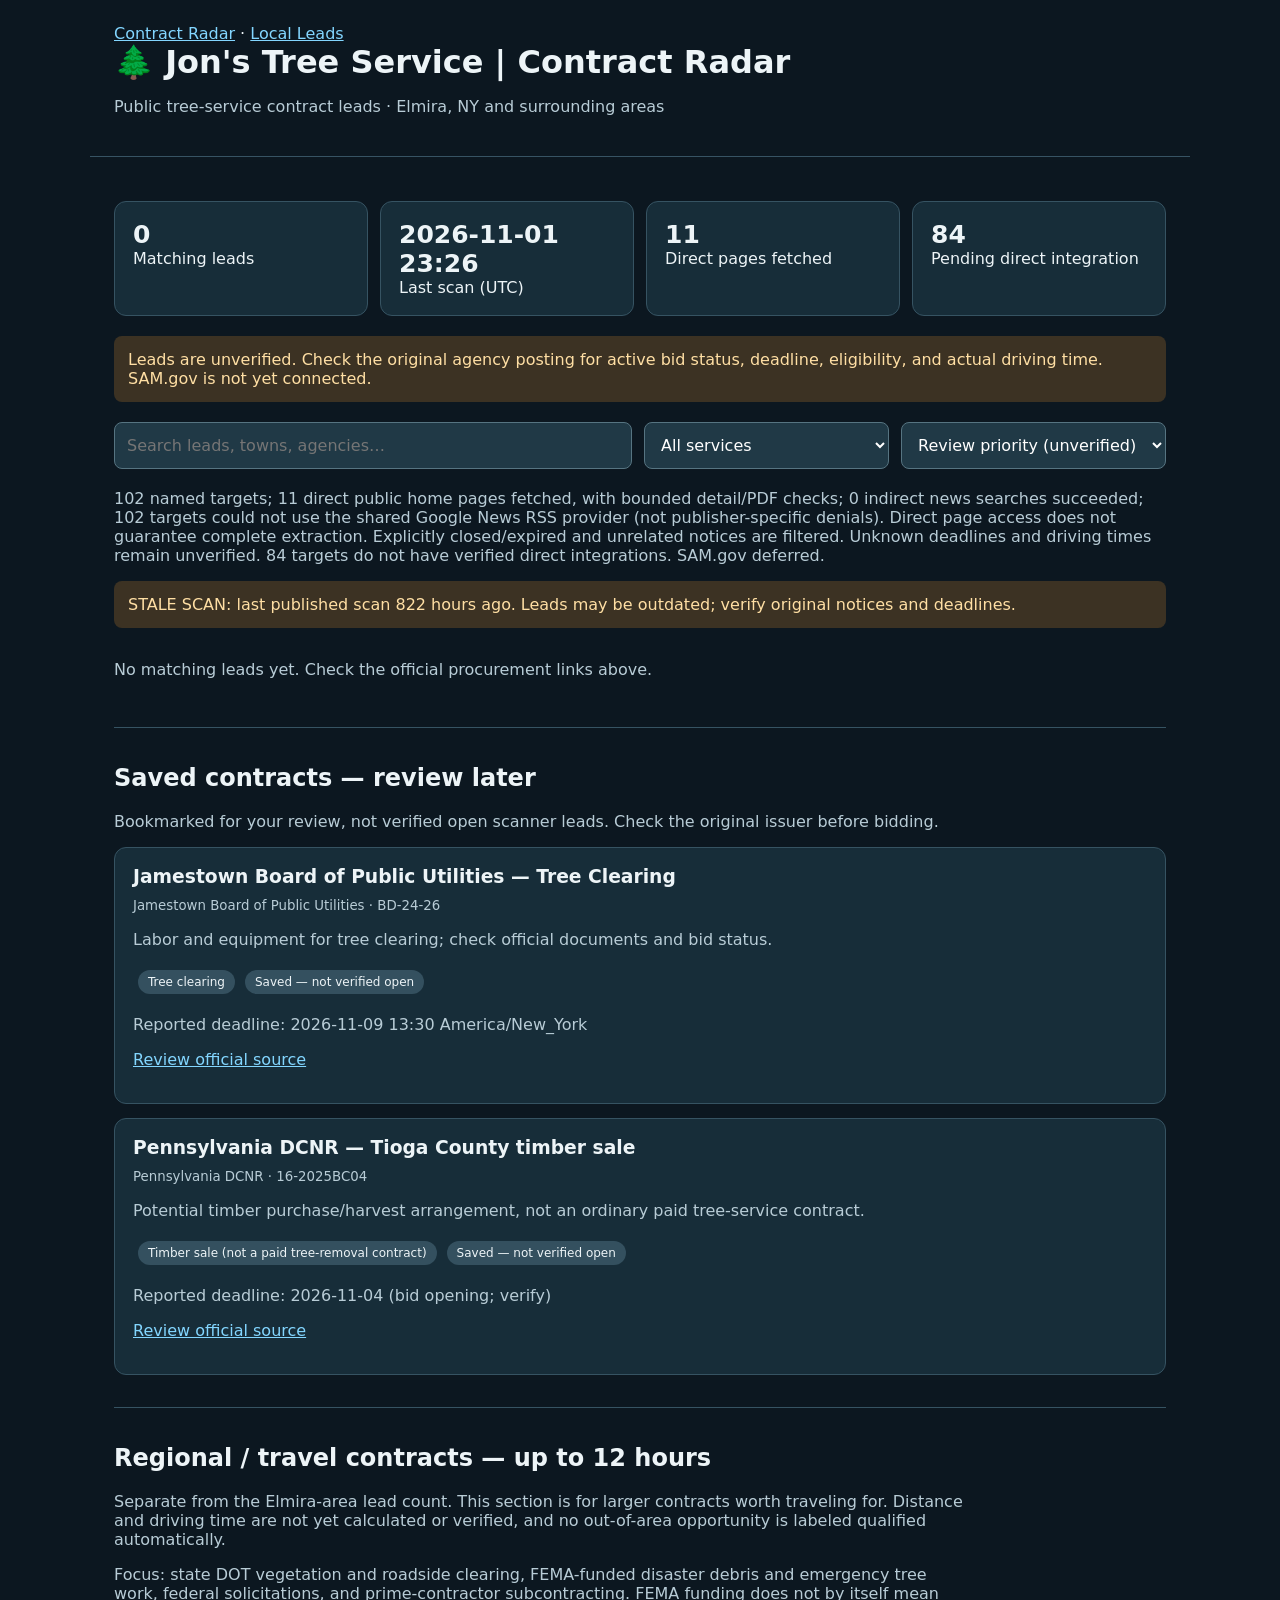
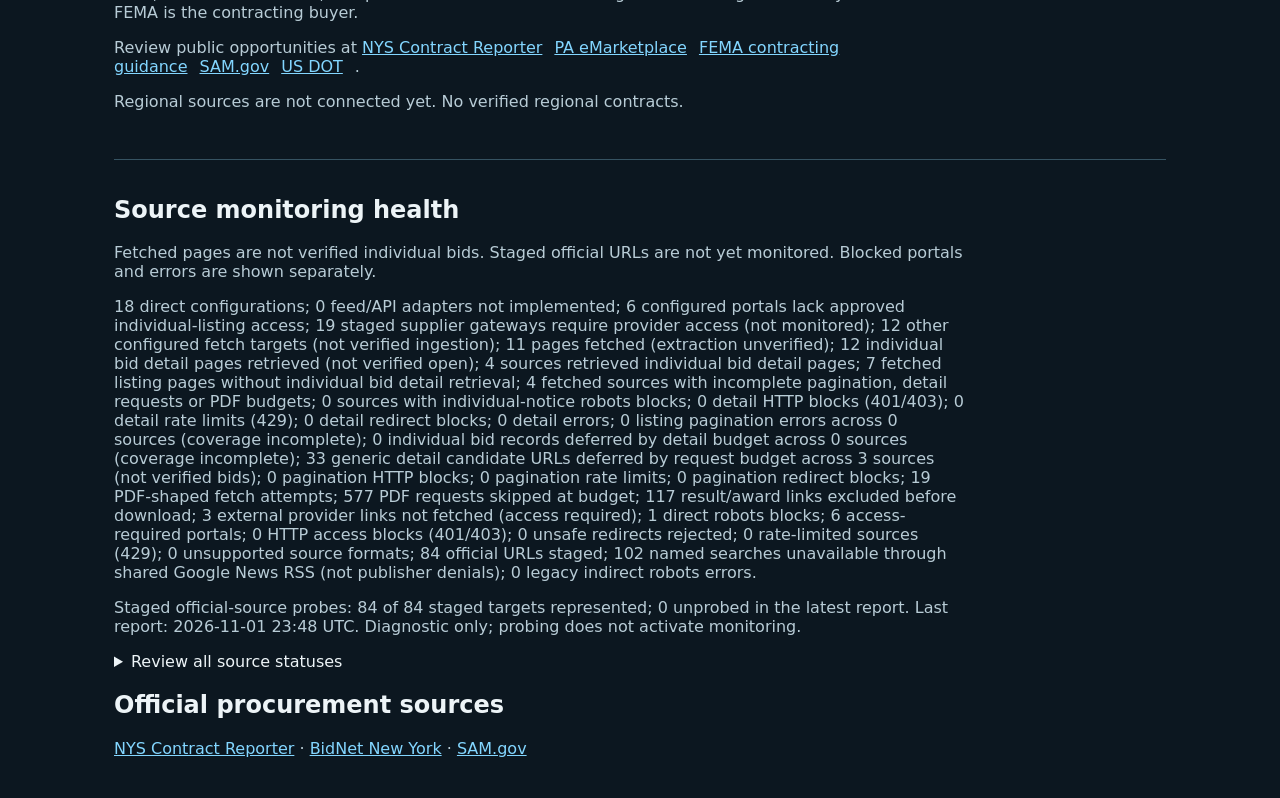
==== index.html @ 08fc55cd "Show unverified staged sample title and scope in source diagnostics dashboard" ====
<!doctype html><html lang="en"><meta charset="utf-8"><meta name="viewport" content="width=device-width,initial-scale=1"><title>Jon's Tree Service | Contract Radar</title><style>*{box-sizing:border-box}body{margin:0;background:#0c1720;color:#edf4f7;font:16px system-ui}header,main{padding:24px;max-width:1100px;margin:auto}header{border-bottom:1px solid #375363}h1{margin:0}p,small{color:#b8ccd6}.stats,.controls{display:flex;flex-wrap:wrap;gap:12px;margin:20px 0}.stat,.card{background:#172d39;border:1px solid #365362;border-radius:12px;padding:18px}.stat{flex:1;min-width:180px}.stat b{display:block;font-size:25px}input,select{background:#203946;color:white;border:1px solid #567481;border-radius:8px;padding:12px;font:inherit}input{flex:1;min-width:220px}.cards{display:grid;gap:14px}.card h3{margin:0 0 8px}.card a,a{color:#83d6ff}.notice{padding:14px;background:#3c3223;border-radius:8px;color:#ffdfa4}.tag{display:inline-block;background:#34505f;border-radius:30px;padding:5px 10px;margin:5px;font-size:12px} .regional{margin-top:32px;border-top:1px solid #365362;padding-top:16px}.regional p{max-width:850px}.regional a{margin-right:12px}</style><header><nav aria-label="Radar sections"><a href="./index.html" aria-current="page">Contract Radar</a> · <a href="./local-leads.html">Local Leads</a></nav><h1>🌲 Jon's Tree Service | Contract Radar</h1><p>Public tree-service contract leads · Elmira, NY and surrounding areas</p></header><main><div class="stats"><div class="stat"><b id="count">—</b>Matching leads</div><div class="stat"><b id="updated">—</b>Last scan (UTC)</div><div class="stat"><b id="sources">—</b>Direct pages fetched</div><div class="stat"><b id="pending">—</b>Pending direct integration</div></div><p class="notice">Leads are unverified. Check the original agency posting for active bid status, deadline, eligibility, and actual driving time. SAM.gov is not yet connected.</p><div class="controls"><input id="q" placeholder="Search leads, towns, agencies…" aria-label="Search"><select id="type" aria-label="Service"><option value="">All services</option><option>Tree removal</option><option>Tree trimming</option><option>Land clearing</option><option>Related site prep</option><option>Vegetation management</option><option>Storm cleanup</option></select><select id="sort" aria-label="Sort"><option value="priority">Review priority (unverified)</option><option value="new">Newest first</option><option value="old">Oldest first</option></select></div><p id="status" role="status">Loading…</p><p id="scan-freshness" class="notice" role="status" hidden></p><section id="cards" class="cards"></section><section class="regional" aria-labelledby="saved-heading"><h2 id="saved-heading">Saved contracts — review later</h2><p>Bookmarked for your review, not verified open scanner leads. Check the original issuer before bidding.</p><div id="saved-cards" class="cards"><p>Loading saved contracts…</p></div></section><section class="regional" id="regional-contracts" aria-labelledby="regional-heading"><h2 id="regional-heading">Regional / travel contracts — up to 12 hours</h2><p>Separate from the Elmira-area lead count. This section is for larger contracts worth traveling for. Distance and driving time are not yet calculated or verified, and no out-of-area opportunity is labeled qualified automatically.</p><p>Focus: state DOT vegetation and roadside clearing, FEMA-funded disaster debris and emergency tree work, federal solicitations, and prime-contractor subcontracting. FEMA funding does not by itself mean FEMA is the contracting buyer.</p><p>Review public opportunities at <a href="https://www.nyscr.ny.gov/" target="_blank" rel="noopener noreferrer">NYS Contract Reporter</a><a href="https://www.emarketplace.state.pa.us/" target="_blank" rel="noopener noreferrer">PA eMarketplace</a><a href="https://www.fema.gov/business-industry/doing-business" target="_blank" rel="noopener noreferrer">FEMA contracting guidance</a><a href="https://sam.gov/opportunities" target="_blank" rel="noopener noreferrer">SAM.gov</a><a href="https://www.transportation.gov/" target="_blank" rel="noopener noreferrer">US DOT</a>.</p><p id="regional-status" role="status">Loading regional review feed…</p><div id="regional-cards" class="cards"></div></section><section class="regional" aria-labelledby="source-health-heading"><h2 id="source-health-heading">Source monitoring health</h2><p>Fetched pages are not verified individual bids. Staged official URLs are not yet monitored. Blocked portals and errors are shown separately.</p><p id="health-summary">Waiting for source diagnostics…</p><p id="probe-updated">Staged official source probe results not loaded yet.</p><details><summary>Review all source statuses</summary><div class="controls"><input id="health-search" placeholder="Filter by agency…" aria-label="Filter source names"><select id="health-filter" aria-label="Source monitoring state"><option value="">All monitoring states</option><option value="fetched_unverified">Fetched, extraction unverified</option><option value="robots_blocked">Robots blocked</option><option value="access_required">Portal access required</option><option value="staged_access_required">Staged supplier access required</option><option value="staged_official_url">Official URL staged</option><option value="not_configured">Not configured</option><option value="adapter_not_implemented">Feed/API adapter not implemented</option><option value="http_blocked">HTTP access blocked (401/403)</option><option value="redirect_blocked">Unsafe redirect rejected</option><option value="rate_limited">Rate limited (429)</option><option value="unsupported_content">Unsupported page format</option><option value="fetch_error">Fetch error</option><option value="not_fetched">Not fetched</option></select></div><div id="health-list" class="cards"></div></details></section><h2>Official procurement sources</h2><p><a href="https://www.nyscr.ny.gov/">NYS Contract Reporter</a> · <a href="https://www.bidnetdirect.com/new-york">BidNet New York</a> · <a href="https://sam.gov/opportunities">SAM.gov</a></p></main><script>const $=s=>document.querySelector(s);let leads=[],healthRows=[],stagedProbes={},probeReport=null;const esc=s=>String(s??'').replace(/[&<>"']/g,c=>({'&':'&amp;','<':'&lt;','>':'&gt;','"':'&quot;',"'":'&#39;'}[c]));const safeUrl=u=>/^https?:\/\/[a-z0-9.-]+(?::\d+)?(?:[/?#]|$)/i.test(String(u||''))?esc(u):'#';function scanFreshness(value,nowMs=Date.now()){if(typeof value!=='string'||!/(?:Z|[+-]\d{2}:\d{2})$/i.test(value))return 'Scan timestamp missing or without a timezone; feed freshness cannot be confirmed. Verify every bid with its issuer.';const stamp=Date.parse(value);if(!Number.isFinite(stamp))return 'Invalid scan timestamp; feed freshness cannot be confirmed. Verify every bid with its issuer.';const age=nowMs-stamp;if(age< -15*60*1000)return 'Scan timestamp is in the future; clock mismatch. Verify every bid with its issuer.';if(age>=6*60*60*1000)return 'STALE SCAN: last published scan '+Math.floor(age/(60*60*1000))+' hours ago. Leads may be outdated; verify original notices and deadlines.';return '';} function render(){let q=$('#q').value.toLowerCase(),t=$('#type').value;let a=leads.filter(x=>(!t||x.category===t)&&[x.title,x.summary,x.location,x.source].join(' ').toLowerCase().includes(q));a.sort((x,y)=>$('#sort').value==='priority'?(Number(y.review_score||0)-Number(x.review_score||0)||String(y.published).localeCompare(String(x.published))):$('#sort').value==='new'?String(y.published).localeCompare(String(x.published)):String(x.published).localeCompare(String(y.published)));$('#count').textContent=a.length;$('#cards').innerHTML=a.map(x=>'<article class="card"><h3>'+esc(x.title)+'</h3><small>'+esc(x.location)+' · '+esc(x.published)+' · '+esc(x.source)+'</small><p>'+esc(x.summary)+'</p><span class="tag">'+esc(x.category)+'</span><span class="tag">Bid unverified</span>'+(x.review_score!==undefined?'<span class="tag">Review '+esc(x.review_priority||'low')+' ('+esc(x.review_score)+'/100; not verified)</span>':'')+'<p><a href="'+safeUrl(x.url)+'" target="_blank" rel="noopener noreferrer">View original source</a></p></article>').join('')||'<p>No matching leads yet. Check the official procurement links above.</p>'}function renderProbeCoverage(){if(!probeReport||!healthRows.length)return;const staged=healthRows.filter(x=>x.direct_state==='staged_official_url');const missing=staged.filter(x=>!stagedProbes[x.name]);const checked=staged.length-missing.length;const when=probeReport.updated?probeReport.updated.replace('T',' ').slice(0,16)+' UTC':'unknown';$('#probe-updated').textContent='Staged official-source probes: '+checked+' of '+staged.length+' staged targets represented; '+missing.length+' unprobed in the latest report'+(missing.length?' ('+missing.map(x=>x.name).join(', ')+')':'')+'. Last report: '+when+'. Diagnostic only; probing does not activate monitoring.';}function renderHealth(){const q=$('#health-search').value.toLowerCase(),state=$('#health-filter').value;const rows=healthRows.filter(x=>(!state||x.direct_state===state||(state==='staged_access_required'&&x.staged_provider_access_required))&&x.name.toLowerCase().includes(q));$('#health-list').innerHTML=rows.map(x=>{const probe=stagedProbes[x.name];const u=x.direct_url||x.staged_official_url||'';const link=/^https:\/\/[a-z0-9.-]+(?:[:/]|$)/i.test(u)?'<a href="'+esc(u)+'" target="_blank" rel="noopener noreferrer">Official source</a>':'';return '<article class="card"><strong>'+esc(x.name)+'</strong><p><span class="tag">'+esc(x.direct_state.replaceAll('_',' '))+'</span><span class="tag">Indirect: '+esc(x.indirect_state.replaceAll('_',' '))+'</span>'+(x.staged_provider_access_required?'<span class="tag">Supplier authorization required; not monitored</span>':'')+'</p><small>'+esc(x.diagnostic||'No scan yet')+'</small><p>'+esc(x.activation_gate||'')+'</p>'+(x.individual_bid_details_fetched?'<p>'+esc(x.individual_bid_details_fetched)+' individual bid detail pages retrieved; open status still unverified.</p>':'')+(x.external_provider_links_skipped?'<p>'+esc(x.external_provider_links_skipped)+' external provider links not fetched (access required).</p>':'')+(x.detail_access_state&&x.detail_access_state!=='not_attempted'?'<p><span class="tag">Individual notice access: '+esc(x.detail_access_state.replaceAll('_',' '))+'</span>'+(x.detail_errors?' '+esc(x.detail_errors)+' detail errors':'')+(x.pdf_fetch_attempts?' · '+esc(x.pdf_fetch_attempts)+' PDF-shaped fetch attempts':'')+(x.pdf_budget_skips?' · '+esc(x.pdf_budget_skips)+' PDF requests skipped at budget':'')+(x.result_award_links_excluded?' · '+esc(x.result_award_links_excluded)+' result/award links excluded':'')+'</p>':'')+(x.detail_budget_deferred?'<p><span class="tag">Incomplete detail coverage: '+esc(x.detail_budget_deferred)+' individual bid records deferred at request budget</span></p>':'')+(x.detail_candidates_deferred?'<p><span class="tag">Incomplete generic detail coverage: '+esc(x.detail_candidates_deferred)+' candidate URLs not fetched at request budget (not verified bids)</span></p>':'')+(x.pagination_errors?'<p><span class="tag">Incomplete listing: '+esc(x.pagination_errors)+' pagination errors ('+esc(x.pagination_access_state||'unknown')+')</span></p>':'')+(probe?'<p><span class="tag">Staged probe: '+esc(probe.state.replaceAll('_',' '))+'</span>'+(probe.sample_notice_temporal_evidence?' <span class="tag">Sample deadline: '+esc(probe.sample_notice_temporal_evidence.replaceAll('_',' '))+'</span>':'')+'</p>':x.direct_state==='staged_official_url'?'<p>Official-source probe pending.</p>':'')+(probe&&probe.sample_notice_scope_evidence==='listing_card_unverified'?'<p>Sample listing (not verified open): '+esc(probe.sample_notice_listing_title||'Untitled')+' · scope from listing card only: '+esc(probe.sample_notice_listing_scope_category||'not_identified')+'</p>':'')+(probe&&Number.isInteger(probe.individual_samples_attempted)&&probe.individual_samples_attempted>0?'<p>Individual notice samples: '+esc(probe.individual_samples_attempted)+' attempted; '+esc(Array.isArray(probe.individual_sample_failures)?probe.individual_sample_failures.length:0)+' failed. '+(probe.individual_notice_retrieved?'One notice format confirmed; open status unverified.':'No valid notice format confirmed.')+'</p>':'')+link+'</article>'}).join('')||'<p>No sources match this filter.</p>'}['health-search','health-filter'].forEach(id=>$('#'+id).addEventListener(id==='health-search'?'input':'change',renderHealth));['q','type','sort'].forEach(id=>$('#'+id).addEventListener(id==='q'?'input':'change',render));fetch('./data/opportunities.json?ts='+Date.now()).then(r=>{if(!r.ok)throw Error('Feed unavailable');return r.json()}).then(d=>{leads=d.opportunities||[];$('#updated').textContent=d.updated?d.updated.replace('T',' ').slice(0,16):'Not run';const freshness=scanFreshness(d.updated);$('#scan-freshness').textContent=freshness;$('#scan-freshness').hidden=!freshness;$('#sources').textContent=d.source_coverage?.direct_fetched??Object.values(d.source_status||{}).filter(x=>/direct fetched/.test(x)).length;$('#pending').textContent=d.source_coverage?.pending_direct??'Not reported';$('#status').textContent=d.coverage_note||'';healthRows=d.source_health?.sources||[];renderProbeCoverage();const h=d.source_health?.counts;$('#health-summary').textContent=h?`${h.configured_direct} direct configurations; ${h.configured_unimplemented_adapters??0} feed/API adapters not implemented; ${h.configured_access_required??h.access_required??0} configured portals lack approved individual-listing access; ${h.staged_provider_access_required??0} staged supplier gateways require provider access (not monitored); ${h.configured_fetch_targets??(h.configured_direct-(h.configured_access_required??h.access_required??0))} other configured fetch targets (not verified ingestion); ${h.fetched_unverified} pages fetched (extraction unverified); ${h.individual_bid_details_fetched??0} individual bid detail pages retrieved (not verified open); ${h.individual_detail_retrieval_sources??0} sources retrieved individual bid detail pages; ${h.fetched_without_individual_details_sources??0} fetched listing pages without individual bid detail retrieval; ${h.fetched_with_incomplete_extraction_sources??0} fetched sources with incomplete pagination, detail requests or PDF budgets; ${h.detail_robots_blocked_sources??0} sources with individual-notice robots blocks; ${h.detail_http_blocked_sources??0} detail HTTP blocks (401/403); ${h.detail_rate_limited_sources??0} detail rate limits (429); ${h.detail_redirect_blocked_sources??0} detail redirect blocks; ${h.detail_errors??0} detail errors; ${h.pagination_errors??0} listing pagination errors across ${h.pagination_incomplete_sources??0} sources (coverage incomplete); ${h.detail_budget_deferred??0} individual bid records deferred by detail budget across ${h.detail_budget_incomplete_sources??0} sources (coverage incomplete); ${h.detail_candidates_deferred??0} generic detail candidate URLs deferred by request budget across ${h.detail_candidate_incomplete_sources??0} sources (not verified bids); ${h.pagination_http_blocked_sources??0} pagination HTTP blocks; ${h.pagination_rate_limited_sources??0} pagination rate limits; ${h.pagination_redirect_blocked_sources??0} pagination redirect blocks; ${h.pdf_fetch_attempts??0} PDF-shaped fetch attempts; ${h.pdf_budget_skips??0} PDF requests skipped at budget; ${h.result_award_links_excluded??0} result/award links excluded before download; ${h.external_provider_links_skipped??0} external provider links not fetched (access required); ${h.robots_blocked} direct robots blocks; ${h.access_required} access-required portals; ${h.http_blocked??0} HTTP access blocks (401/403); ${h.redirect_blocked??0} unsafe redirects rejected; ${h.rate_limited??0} rate-limited sources (429); ${h.unsupported_content??0} unsupported source formats; ${h.staged_official_url} official URLs staged; ${h.indirect_provider_unavailable_targets??0} named searches unavailable through shared Google News RSS (not publisher denials); ${h.indirect_robots_blocked??0} legacy indirect robots errors.`:'Detailed source health available after next scanner run.';renderHealth();render()}).catch(()=>{$('#status').textContent='Feed unavailable. Run the scheduled scanner.';$('#scan-freshness').textContent='Feed unavailable; current contract status cannot be confirmed.';$('#scan-freshness').hidden=false;render()});fetch('./data/saved_opportunities.json?ts='+Date.now()).then(r=>{if(!r.ok)throw Error('Saved feed unavailable');return r.json()}).then(d=>{$('#saved-cards').innerHTML=(d.opportunities||[]).map(x=>'<article class="card"><h3>'+esc(x.title)+'</h3><small>'+esc(x.agency)+' · '+esc(x.solicitation||'')+'</small><p>'+esc(x.notes||'')+'</p><span class="tag">'+esc(x.category)+'</span><span class="tag">Saved — not verified open</span><p>Reported deadline: '+esc(x.deadline_reported||'Check issuer')+'</p><p><a href="'+safeUrl(x.official_url)+'" target="_blank" rel="noopener noreferrer">Review official source</a></p></article>').join('')||'<p>No saved contracts.</p>'}).catch(()=>{$('#saved-cards').textContent='Saved contracts unavailable.'});fetch('./data/staged_probes.json?ts='+Date.now()).then(r=>{if(!r.ok)throw Error('Probe report unavailable');return r.json()}).then(d=>{probeReport=d;stagedProbes=Object.fromEntries((d.probes||[]).filter(x=>x&&typeof x.name==='string').map(x=>[x.name,x]));renderProbeCoverage();renderHealth()}).catch(()=>{$('#probe-updated').textContent='Staged probe report unavailable; source activation status is unchanged.'});fetch('./data/regional_opportunities.json?ts='+Date.now()).then(r=>{if(!r.ok)throw Error('Regional feed unavailable');return r.json()}).then(d=>{const a=(d.opportunities||[]);$('#regional-status').textContent=a.length?a.length+' regional candidates for manual verification. These do not count as local leads.':(d.coverage_note||'No regional candidates yet.');$('#regional-cards').innerHTML=a.map(x=>'<article class="card"><h3>'+esc(x.title)+'</h3><small>'+esc(x.agency||x.source||'Agency unverified')+' · '+esc(x.location||'Worksite unverified')+'</small><p>'+esc(x.summary||'')+'</p><span class="tag">Priority: '+esc(x.priority||'review')+'</span><span class="tag">Travel: '+(x.travel_verified?esc(x.drive_hours)+' hours verified':'unverified')+'</span><span class="tag">Bid status: verify</span><p><a href="'+safeUrl(x.url)+'" target="_blank" rel="noopener noreferrer">Review original posting</a></p></article>').join('')}).catch(()=>{$('#regional-status').textContent='Regional feed unavailable; no regional contracts verified.'});</script></html>
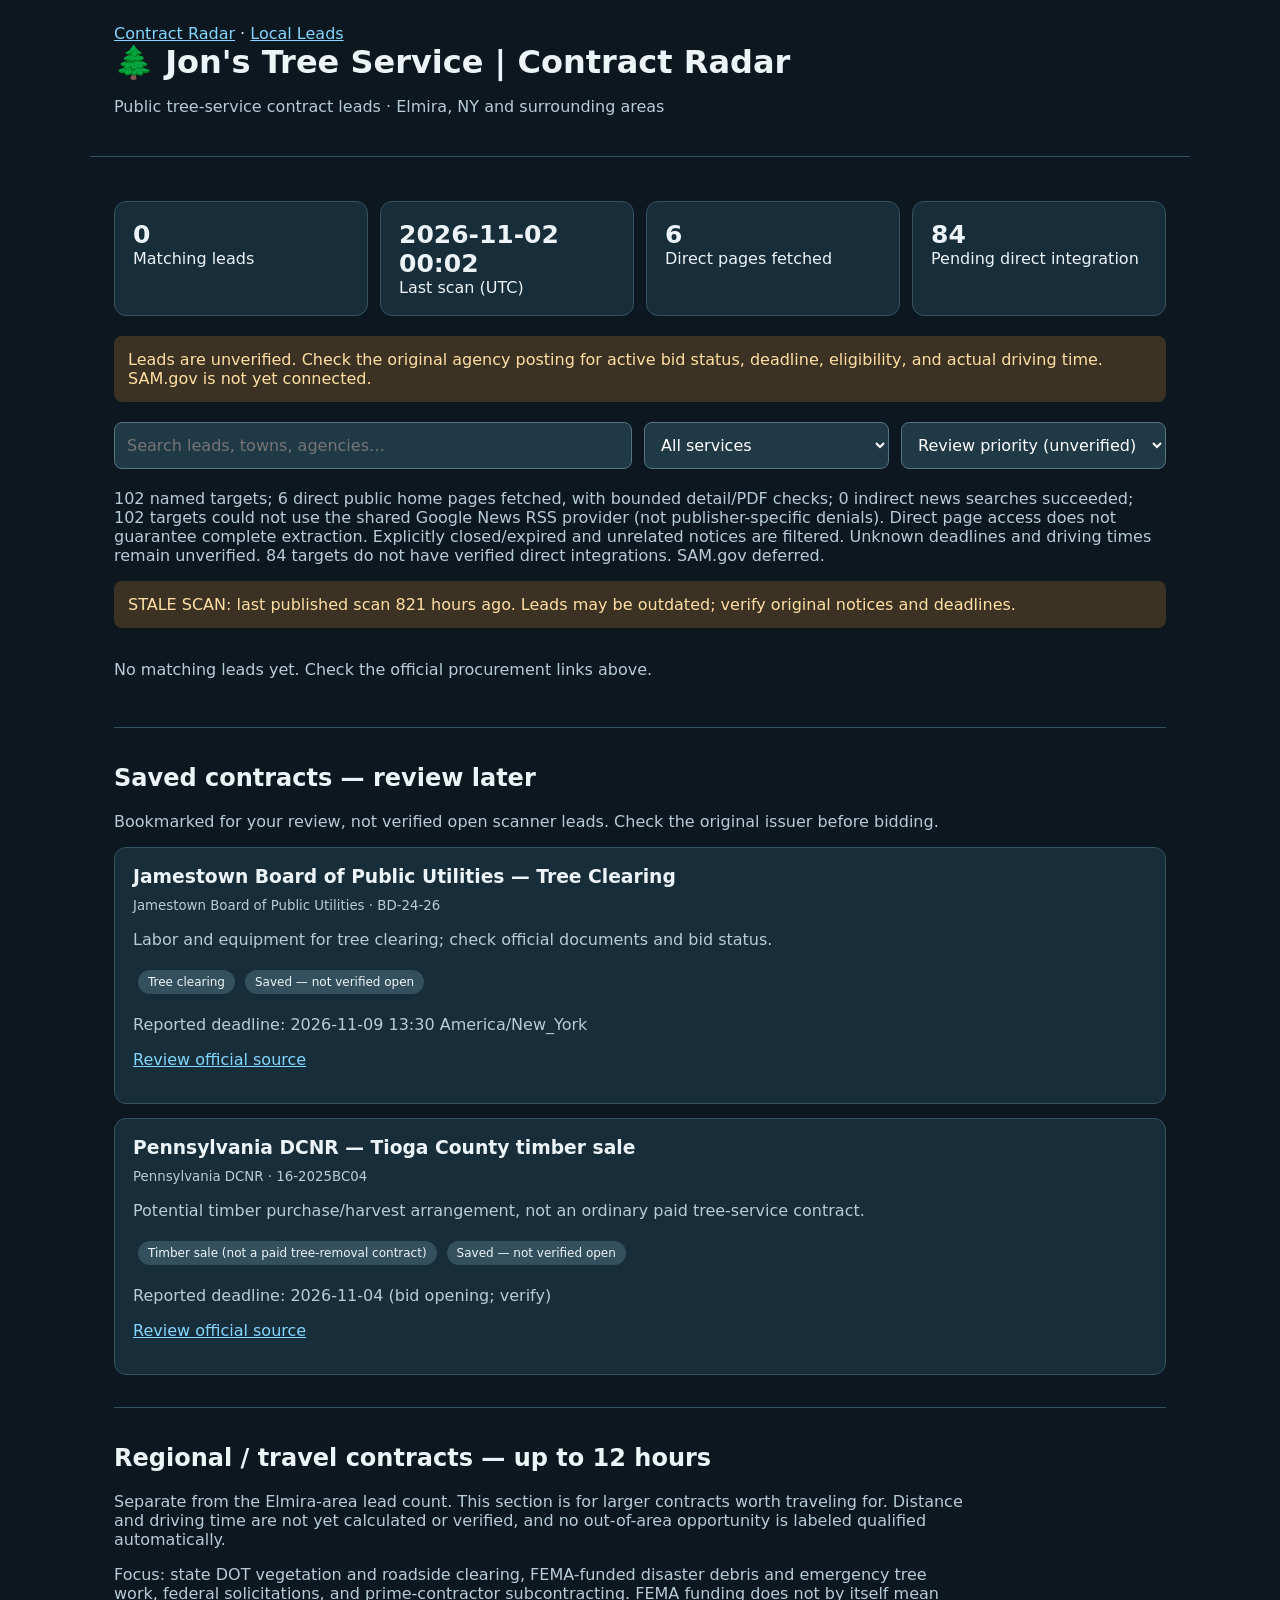
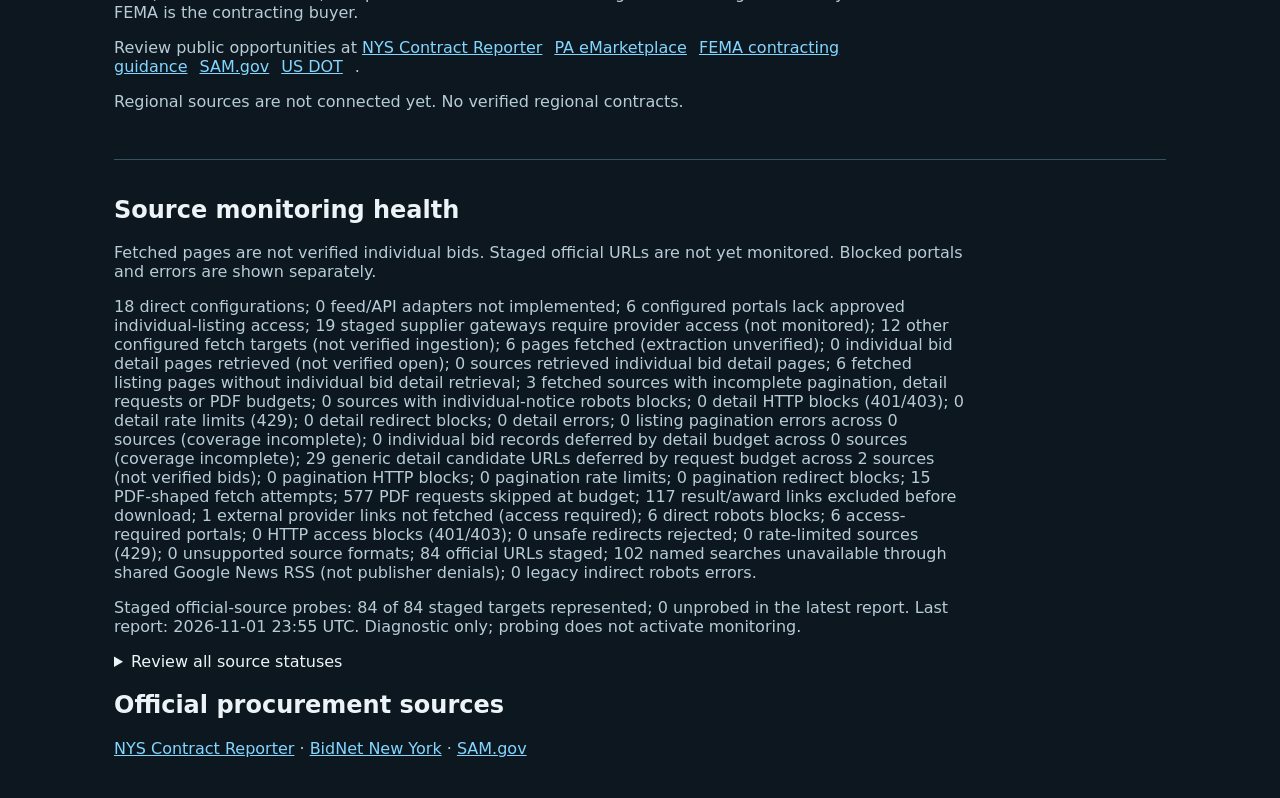
==== commit db933069: "Show unverified staged listing-wide scope counts in source diagnostics" ====
--- a/index.html
+++ b/index.html
@@ -1 +1 @@
-<!doctype html><html lang="en"><meta charset="utf-8"><meta name="viewport" content="width=device-width,initial-scale=1"><title>Jon's Tree Service | Contract Radar</title><style>*{box-sizing:border-box}body{margin:0;background:#0c1720;color:#edf4f7;font:16px system-ui}header,main{padding:24px;max-width:1100px;margin:auto}header{border-bottom:1px solid #375363}h1{margin:0}p,small{color:#b8ccd6}.stats,.controls{display:flex;flex-wrap:wrap;gap:12px;margin:20px 0}.stat,.card{background:#172d39;border:1px solid #365362;border-radius:12px;padding:18px}.stat{flex:1;min-width:180px}.stat b{display:block;font-size:25px}input,select{background:#203946;color:white;border:1px solid #567481;border-radius:8px;padding:12px;font:inherit}input{flex:1;min-width:220px}.cards{display:grid;gap:14px}.card h3{margin:0 0 8px}.card a,a{color:#83d6ff}.notice{padding:14px;background:#3c3223;border-radius:8px;color:#ffdfa4}.tag{display:inline-block;background:#34505f;border-radius:30px;padding:5px 10px;margin:5px;font-size:12px} .regional{margin-top:32px;border-top:1px solid #365362;padding-top:16px}.regional p{max-width:850px}.regional a{margin-right:12px}</style><header><nav aria-label="Radar sections"><a href="./index.html" aria-current="page">Contract Radar</a> · <a href="./local-leads.html">Local Leads</a></nav><h1>🌲 Jon's Tree Service | Contract Radar</h1><p>Public tree-service contract leads · Elmira, NY and surrounding areas</p></header><main><div class="stats"><div class="stat"><b id="count">—</b>Matching leads</div><div class="stat"><b id="updated">—</b>Last scan (UTC)</div><div class="stat"><b id="sources">—</b>Direct pages fetched</div><div class="stat"><b id="pending">—</b>Pending direct integration</div></div><p class="notice">Leads are unverified. Check the original agency posting for active bid status, deadline, eligibility, and actual driving time. SAM.gov is not yet connected.</p><div class="controls"><input id="q" placeholder="Search leads, towns, agencies…" aria-label="Search"><select id="type" aria-label="Service"><option value="">All services</option><option>Tree removal</option><option>Tree trimming</option><option>Land clearing</option><option>Related site prep</option><option>Vegetation management</option><option>Storm cleanup</option></select><select id="sort" aria-label="Sort"><option value="priority">Review priority (unverified)</option><option value="new">Newest first</option><option value="old">Oldest first</option></select></div><p id="status" role="status">Loading…</p><p id="scan-freshness" class="notice" role="status" hidden></p><section id="cards" class="cards"></section><section class="regional" aria-labelledby="saved-heading"><h2 id="saved-heading">Saved contracts — review later</h2><p>Bookmarked for your review, not verified open scanner leads. Check the original issuer before bidding.</p><div id="saved-cards" class="cards"><p>Loading saved contracts…</p></div></section><section class="regional" id="regional-contracts" aria-labelledby="regional-heading"><h2 id="regional-heading">Regional / travel contracts — up to 12 hours</h2><p>Separate from the Elmira-area lead count. This section is for larger contracts worth traveling for. Distance and driving time are not yet calculated or verified, and no out-of-area opportunity is labeled qualified automatically.</p><p>Focus: state DOT vegetation and roadside clearing, FEMA-funded disaster debris and emergency tree work, federal solicitations, and prime-contractor subcontracting. FEMA funding does not by itself mean FEMA is the contracting buyer.</p><p>Review public opportunities at <a href="https://www.nyscr.ny.gov/" target="_blank" rel="noopener noreferrer">NYS Contract Reporter</a><a href="https://www.emarketplace.state.pa.us/" target="_blank" rel="noopener noreferrer">PA eMarketplace</a><a href="https://www.fema.gov/business-industry/doing-business" target="_blank" rel="noopener noreferrer">FEMA contracting guidance</a><a href="https://sam.gov/opportunities" target="_blank" rel="noopener noreferrer">SAM.gov</a><a href="https://www.transportation.gov/" target="_blank" rel="noopener noreferrer">US DOT</a>.</p><p id="regional-status" role="status">Loading regional review feed…</p><div id="regional-cards" class="cards"></div></section><section class="regional" aria-labelledby="source-health-heading"><h2 id="source-health-heading">Source monitoring health</h2><p>Fetched pages are not verified individual bids. Staged official URLs are not yet monitored. Blocked portals and errors are shown separately.</p><p id="health-summary">Waiting for source diagnostics…</p><p id="probe-updated">Staged official source probe results not loaded yet.</p><details><summary>Review all source statuses</summary><div class="controls"><input id="health-search" placeholder="Filter by agency…" aria-label="Filter source names"><select id="health-filter" aria-label="Source monitoring state"><option value="">All monitoring states</option><option value="fetched_unverified">Fetched, extraction unverified</option><option value="robots_blocked">Robots blocked</option><option value="access_required">Portal access required</option><option value="staged_access_required">Staged supplier access required</option><option value="staged_official_url">Official URL staged</option><option value="not_configured">Not configured</option><option value="adapter_not_implemented">Feed/API adapter not implemented</option><option value="http_blocked">HTTP access blocked (401/403)</option><option value="redirect_blocked">Unsafe redirect rejected</option><option value="rate_limited">Rate limited (429)</option><option value="unsupported_content">Unsupported page format</option><option value="fetch_error">Fetch error</option><option value="not_fetched">Not fetched</option></select></div><div id="health-list" class="cards"></div></details></section><h2>Official procurement sources</h2><p><a href="https://www.nyscr.ny.gov/">NYS Contract Reporter</a> · <a href="https://www.bidnetdirect.com/new-york">BidNet New York</a> · <a href="https://sam.gov/opportunities">SAM.gov</a></p></main><script>const $=s=>document.querySelector(s);let leads=[],healthRows=[],stagedProbes={},probeReport=null;const esc=s=>String(s??'').replace(/[&<>"']/g,c=>({'&':'&amp;','<':'&lt;','>':'&gt;','"':'&quot;',"'":'&#39;'}[c]));const safeUrl=u=>/^https?:\/\/[a-z0-9.-]+(?::\d+)?(?:[/?#]|$)/i.test(String(u||''))?esc(u):'#';function scanFreshness(value,nowMs=Date.now()){if(typeof value!=='string'||!/(?:Z|[+-]\d{2}:\d{2})$/i.test(value))return 'Scan timestamp missing or without a timezone; feed freshness cannot be confirmed. Verify every bid with its issuer.';const stamp=Date.parse(value);if(!Number.isFinite(stamp))return 'Invalid scan timestamp; feed freshness cannot be confirmed. Verify every bid with its issuer.';const age=nowMs-stamp;if(age< -15*60*1000)return 'Scan timestamp is in the future; clock mismatch. Verify every bid with its issuer.';if(age>=6*60*60*1000)return 'STALE SCAN: last published scan '+Math.floor(age/(60*60*1000))+' hours ago. Leads may be outdated; verify original notices and deadlines.';return '';} function render(){let q=$('#q').value.toLowerCase(),t=$('#type').value;let a=leads.filter(x=>(!t||x.category===t)&&[x.title,x.summary,x.location,x.source].join(' ').toLowerCase().includes(q));a.sort((x,y)=>$('#sort').value==='priority'?(Number(y.review_score||0)-Number(x.review_score||0)||String(y.published).localeCompare(String(x.published))):$('#sort').value==='new'?String(y.published).localeCompare(String(x.published)):String(x.published).localeCompare(String(y.published)));$('#count').textContent=a.length;$('#cards').innerHTML=a.map(x=>'<article class="card"><h3>'+esc(x.title)+'</h3><small>'+esc(x.location)+' · '+esc(x.published)+' · '+esc(x.source)+'</small><p>'+esc(x.summary)+'</p><span class="tag">'+esc(x.category)+'</span><span class="tag">Bid unverified</span>'+(x.review_score!==undefined?'<span class="tag">Review '+esc(x.review_priority||'low')+' ('+esc(x.review_score)+'/100; not verified)</span>':'')+'<p><a href="'+safeUrl(x.url)+'" target="_blank" rel="noopener noreferrer">View original source</a></p></article>').join('')||'<p>No matching leads yet. Check the official procurement links above.</p>'}function renderProbeCoverage(){if(!probeReport||!healthRows.length)return;const staged=healthRows.filter(x=>x.direct_state==='staged_official_url');const missing=staged.filter(x=>!stagedProbes[x.name]);const checked=staged.length-missing.length;const when=probeReport.updated?probeReport.updated.replace('T',' ').slice(0,16)+' UTC':'unknown';$('#probe-updated').textContent='Staged official-source probes: '+checked+' of '+staged.length+' staged targets represented; '+missing.length+' unprobed in the latest report'+(missing.length?' ('+missing.map(x=>x.name).join(', ')+')':'')+'. Last report: '+when+'. Diagnostic only; probing does not activate monitoring.';}function renderHealth(){const q=$('#health-search').value.toLowerCase(),state=$('#health-filter').value;const rows=healthRows.filter(x=>(!state||x.direct_state===state||(state==='staged_access_required'&&x.staged_provider_access_required))&&x.name.toLowerCase().includes(q));$('#health-list').innerHTML=rows.map(x=>{const probe=stagedProbes[x.name];const u=x.direct_url||x.staged_official_url||'';const link=/^https:\/\/[a-z0-9.-]+(?:[:/]|$)/i.test(u)?'<a href="'+esc(u)+'" target="_blank" rel="noopener noreferrer">Official source</a>':'';return '<article class="card"><strong>'+esc(x.name)+'</strong><p><span class="tag">'+esc(x.direct_state.replaceAll('_',' '))+'</span><span class="tag">Indirect: '+esc(x.indirect_state.replaceAll('_',' '))+'</span>'+(x.staged_provider_access_required?'<span class="tag">Supplier authorization required; not monitored</span>':'')+'</p><small>'+esc(x.diagnostic||'No scan yet')+'</small><p>'+esc(x.activation_gate||'')+'</p>'+(x.individual_bid_details_fetched?'<p>'+esc(x.individual_bid_details_fetched)+' individual bid detail pages retrieved; open status still unverified.</p>':'')+(x.external_provider_links_skipped?'<p>'+esc(x.external_provider_links_skipped)+' external provider links not fetched (access required).</p>':'')+(x.detail_access_state&&x.detail_access_state!=='not_attempted'?'<p><span class="tag">Individual notice access: '+esc(x.detail_access_state.replaceAll('_',' '))+'</span>'+(x.detail_errors?' '+esc(x.detail_errors)+' detail errors':'')+(x.pdf_fetch_attempts?' · '+esc(x.pdf_fetch_attempts)+' PDF-shaped fetch attempts':'')+(x.pdf_budget_skips?' · '+esc(x.pdf_budget_skips)+' PDF requests skipped at budget':'')+(x.result_award_links_excluded?' · '+esc(x.result_award_links_excluded)+' result/award links excluded':'')+'</p>':'')+(x.detail_budget_deferred?'<p><span class="tag">Incomplete detail coverage: '+esc(x.detail_budget_deferred)+' individual bid records deferred at request budget</span></p>':'')+(x.detail_candidates_deferred?'<p><span class="tag">Incomplete generic detail coverage: '+esc(x.detail_candidates_deferred)+' candidate URLs not fetched at request budget (not verified bids)</span></p>':'')+(x.pagination_errors?'<p><span class="tag">Incomplete listing: '+esc(x.pagination_errors)+' pagination errors ('+esc(x.pagination_access_state||'unknown')+')</span></p>':'')+(probe?'<p><span class="tag">Staged probe: '+esc(probe.state.replaceAll('_',' '))+'</span>'+(probe.sample_notice_temporal_evidence?' <span class="tag">Sample deadline: '+esc(probe.sample_notice_temporal_evidence.replaceAll('_',' '))+'</span>':'')+'</p>':x.direct_state==='staged_official_url'?'<p>Official-source probe pending.</p>':'')+(probe&&probe.sample_notice_scope_evidence==='listing_card_unverified'?'<p>Sample listing (not verified open): '+esc(probe.sample_notice_listing_title||'Untitled')+' · scope from listing card only: '+esc(probe.sample_notice_listing_scope_category||'not_identified')+'</p>':'')+(probe&&Number.isInteger(probe.individual_samples_attempted)&&probe.individual_samples_attempted>0?'<p>Individual notice samples: '+esc(probe.individual_samples_attempted)+' attempted; '+esc(Array.isArray(probe.individual_sample_failures)?probe.individual_sample_failures.length:0)+' failed. '+(probe.individual_notice_retrieved?'One notice format confirmed; open status unverified.':'No valid notice format confirmed.')+'</p>':'')+link+'</article>'}).join('')||'<p>No sources match this filter.</p>'}['health-search','health-filter'].forEach(id=>$('#'+id).addEventListener(id==='health-search'?'input':'change',renderHealth));['q','type','sort'].forEach(id=>$('#'+id).addEventListener(id==='q'?'input':'change',render));fetch('./data/opportunities.json?ts='+Date.now()).then(r=>{if(!r.ok)throw Error('Feed unavailable');return r.json()}).then(d=>{leads=d.opportunities||[];$('#updated').textContent=d.updated?d.updated.replace('T',' ').slice(0,16):'Not run';const freshness=scanFreshness(d.updated);$('#scan-freshness').textContent=freshness;$('#scan-freshness').hidden=!freshness;$('#sources').textContent=d.source_coverage?.direct_fetched??Object.values(d.source_status||{}).filter(x=>/direct fetched/.test(x)).length;$('#pending').textContent=d.source_coverage?.pending_direct??'Not reported';$('#status').textContent=d.coverage_note||'';healthRows=d.source_health?.sources||[];renderProbeCoverage();const h=d.source_health?.counts;$('#health-summary').textContent=h?`${h.configured_direct} direct configurations; ${h.configured_unimplemented_adapters??0} feed/API adapters not implemented; ${h.configured_access_required??h.access_required??0} configured portals lack approved individual-listing access; ${h.staged_provider_access_required??0} staged supplier gateways require provider access (not monitored); ${h.configured_fetch_targets??(h.configured_direct-(h.configured_access_required??h.access_required??0))} other configured fetch targets (not verified ingestion); ${h.fetched_unverified} pages fetched (extraction unverified); ${h.individual_bid_details_fetched??0} individual bid detail pages retrieved (not verified open); ${h.individual_detail_retrieval_sources??0} sources retrieved individual bid detail pages; ${h.fetched_without_individual_details_sources??0} fetched listing pages without individual bid detail retrieval; ${h.fetched_with_incomplete_extraction_sources??0} fetched sources with incomplete pagination, detail requests or PDF budgets; ${h.detail_robots_blocked_sources??0} sources with individual-notice robots blocks; ${h.detail_http_blocked_sources??0} detail HTTP blocks (401/403); ${h.detail_rate_limited_sources??0} detail rate limits (429); ${h.detail_redirect_blocked_sources??0} detail redirect blocks; ${h.detail_errors??0} detail errors; ${h.pagination_errors??0} listing pagination errors across ${h.pagination_incomplete_sources??0} sources (coverage incomplete); ${h.detail_budget_deferred??0} individual bid records deferred by detail budget across ${h.detail_budget_incomplete_sources??0} sources (coverage incomplete); ${h.detail_candidates_deferred??0} generic detail candidate URLs deferred by request budget across ${h.detail_candidate_incomplete_sources??0} sources (not verified bids); ${h.pagination_http_blocked_sources??0} pagination HTTP blocks; ${h.pagination_rate_limited_sources??0} pagination rate limits; ${h.pagination_redirect_blocked_sources??0} pagination redirect blocks; ${h.pdf_fetch_attempts??0} PDF-shaped fetch attempts; ${h.pdf_budget_skips??0} PDF requests skipped at budget; ${h.result_award_links_excluded??0} result/award links excluded before download; ${h.external_provider_links_skipped??0} external provider links not fetched (access required); ${h.robots_blocked} direct robots blocks; ${h.access_required} access-required portals; ${h.http_blocked??0} HTTP access blocks (401/403); ${h.redirect_blocked??0} unsafe redirects rejected; ${h.rate_limited??0} rate-limited sources (429); ${h.unsupported_content??0} unsupported source formats; ${h.staged_official_url} official URLs staged; ${h.indirect_provider_unavailable_targets??0} named searches unavailable through shared Google News RSS (not publisher denials); ${h.indirect_robots_blocked??0} legacy indirect robots errors.`:'Detailed source health available after next scanner run.';renderHealth();render()}).catch(()=>{$('#status').textContent='Feed unavailable. Run the scheduled scanner.';$('#scan-freshness').textContent='Feed unavailable; current contract status cannot be confirmed.';$('#scan-freshness').hidden=false;render()});fetch('./data/saved_opportunities.json?ts='+Date.now()).then(r=>{if(!r.ok)throw Error('Saved feed unavailable');return r.json()}).then(d=>{$('#saved-cards').innerHTML=(d.opportunities||[]).map(x=>'<article class="card"><h3>'+esc(x.title)+'</h3><small>'+esc(x.agency)+' · '+esc(x.solicitation||'')+'</small><p>'+esc(x.notes||'')+'</p><span class="tag">'+esc(x.category)+'</span><span class="tag">Saved — not verified open</span><p>Reported deadline: '+esc(x.deadline_reported||'Check issuer')+'</p><p><a href="'+safeUrl(x.official_url)+'" target="_blank" rel="noopener noreferrer">Review official source</a></p></article>').join('')||'<p>No saved contracts.</p>'}).catch(()=>{$('#saved-cards').textContent='Saved contracts unavailable.'});fetch('./data/staged_probes.json?ts='+Date.now()).then(r=>{if(!r.ok)throw Error('Probe report unavailable');return r.json()}).then(d=>{probeReport=d;stagedProbes=Object.fromEntries((d.probes||[]).filter(x=>x&&typeof x.name==='string').map(x=>[x.name,x]));renderProbeCoverage();renderHealth()}).catch(()=>{$('#probe-updated').textContent='Staged probe report unavailable; source activation status is unchanged.'});fetch('./data/regional_opportunities.json?ts='+Date.now()).then(r=>{if(!r.ok)throw Error('Regional feed unavailable');return r.json()}).then(d=>{const a=(d.opportunities||[]);$('#regional-status').textContent=a.length?a.length+' regional candidates for manual verification. These do not count as local leads.':(d.coverage_note||'No regional candidates yet.');$('#regional-cards').innerHTML=a.map(x=>'<article class="card"><h3>'+esc(x.title)+'</h3><small>'+esc(x.agency||x.source||'Agency unverified')+' · '+esc(x.location||'Worksite unverified')+'</small><p>'+esc(x.summary||'')+'</p><span class="tag">Priority: '+esc(x.priority||'review')+'</span><span class="tag">Travel: '+(x.travel_verified?esc(x.drive_hours)+' hours verified':'unverified')+'</span><span class="tag">Bid status: verify</span><p><a href="'+safeUrl(x.url)+'" target="_blank" rel="noopener noreferrer">Review original posting</a></p></article>').join('')}).catch(()=>{$('#regional-status').textContent='Regional feed unavailable; no regional contracts verified.'});</script></html>
+<!doctype html><html lang="en"><meta charset="utf-8"><meta name="viewport" content="width=device-width,initial-scale=1"><title>Jon's Tree Service | Contract Radar</title><style>*{box-sizing:border-box}body{margin:0;background:#0c1720;color:#edf4f7;font:16px system-ui}header,main{padding:24px;max-width:1100px;margin:auto}header{border-bottom:1px solid #375363}h1{margin:0}p,small{color:#b8ccd6}.stats,.controls{display:flex;flex-wrap:wrap;gap:12px;margin:20px 0}.stat,.card{background:#172d39;border:1px solid #365362;border-radius:12px;padding:18px}.stat{flex:1;min-width:180px}.stat b{display:block;font-size:25px}input,select{background:#203946;color:white;border:1px solid #567481;border-radius:8px;padding:12px;font:inherit}input{flex:1;min-width:220px}.cards{display:grid;gap:14px}.card h3{margin:0 0 8px}.card a,a{color:#83d6ff}.notice{padding:14px;background:#3c3223;border-radius:8px;color:#ffdfa4}.tag{display:inline-block;background:#34505f;border-radius:30px;padding:5px 10px;margin:5px;font-size:12px} .regional{margin-top:32px;border-top:1px solid #365362;padding-top:16px}.regional p{max-width:850px}.regional a{margin-right:12px}</style><header><nav aria-label="Radar sections"><a href="./index.html" aria-current="page">Contract Radar</a> · <a href="./local-leads.html">Local Leads</a></nav><h1>🌲 Jon's Tree Service | Contract Radar</h1><p>Public tree-service contract leads · Elmira, NY and surrounding areas</p></header><main><div class="stats"><div class="stat"><b id="count">—</b>Matching leads</div><div class="stat"><b id="updated">—</b>Last scan (UTC)</div><div class="stat"><b id="sources">—</b>Direct pages fetched</div><div class="stat"><b id="pending">—</b>Pending direct integration</div></div><p class="notice">Leads are unverified. Check the original agency posting for active bid status, deadline, eligibility, and actual driving time. SAM.gov is not yet connected.</p><div class="controls"><input id="q" placeholder="Search leads, towns, agencies…" aria-label="Search"><select id="type" aria-label="Service"><option value="">All services</option><option>Tree removal</option><option>Tree trimming</option><option>Land clearing</option><option>Related site prep</option><option>Vegetation management</option><option>Storm cleanup</option></select><select id="sort" aria-label="Sort"><option value="priority">Review priority (unverified)</option><option value="new">Newest first</option><option value="old">Oldest first</option></select></div><p id="status" role="status">Loading…</p><p id="scan-freshness" class="notice" role="status" hidden></p><section id="cards" class="cards"></section><section class="regional" aria-labelledby="saved-heading"><h2 id="saved-heading">Saved contracts — review later</h2><p>Bookmarked for your review, not verified open scanner leads. Check the original issuer before bidding.</p><div id="saved-cards" class="cards"><p>Loading saved contracts…</p></div></section><section class="regional" id="regional-contracts" aria-labelledby="regional-heading"><h2 id="regional-heading">Regional / travel contracts — up to 12 hours</h2><p>Separate from the Elmira-area lead count. This section is for larger contracts worth traveling for. Distance and driving time are not yet calculated or verified, and no out-of-area opportunity is labeled qualified automatically.</p><p>Focus: state DOT vegetation and roadside clearing, FEMA-funded disaster debris and emergency tree work, federal solicitations, and prime-contractor subcontracting. FEMA funding does not by itself mean FEMA is the contracting buyer.</p><p>Review public opportunities at <a href="https://www.nyscr.ny.gov/" target="_blank" rel="noopener noreferrer">NYS Contract Reporter</a><a href="https://www.emarketplace.state.pa.us/" target="_blank" rel="noopener noreferrer">PA eMarketplace</a><a href="https://www.fema.gov/business-industry/doing-business" target="_blank" rel="noopener noreferrer">FEMA contracting guidance</a><a href="https://sam.gov/opportunities" target="_blank" rel="noopener noreferrer">SAM.gov</a><a href="https://www.transportation.gov/" target="_blank" rel="noopener noreferrer">US DOT</a>.</p><p id="regional-status" role="status">Loading regional review feed…</p><div id="regional-cards" class="cards"></div></section><section class="regional" aria-labelledby="source-health-heading"><h2 id="source-health-heading">Source monitoring health</h2><p>Fetched pages are not verified individual bids. Staged official URLs are not yet monitored. Blocked portals and errors are shown separately.</p><p id="health-summary">Waiting for source diagnostics…</p><p id="probe-updated">Staged official source probe results not loaded yet.</p><details><summary>Review all source statuses</summary><div class="controls"><input id="health-search" placeholder="Filter by agency…" aria-label="Filter source names"><select id="health-filter" aria-label="Source monitoring state"><option value="">All monitoring states</option><option value="fetched_unverified">Fetched, extraction unverified</option><option value="robots_blocked">Robots blocked</option><option value="access_required">Portal access required</option><option value="staged_access_required">Staged supplier access required</option><option value="staged_official_url">Official URL staged</option><option value="not_configured">Not configured</option><option value="adapter_not_implemented">Feed/API adapter not implemented</option><option value="http_blocked">HTTP access blocked (401/403)</option><option value="redirect_blocked">Unsafe redirect rejected</option><option value="rate_limited">Rate limited (429)</option><option value="unsupported_content">Unsupported page format</option><option value="fetch_error">Fetch error</option><option value="not_fetched">Not fetched</option></select></div><div id="health-list" class="cards"></div></details></section><h2>Official procurement sources</h2><p><a href="https://www.nyscr.ny.gov/">NYS Contract Reporter</a> · <a href="https://www.bidnetdirect.com/new-york">BidNet New York</a> · <a href="https://sam.gov/opportunities">SAM.gov</a></p></main><script>const $=s=>document.querySelector(s);let leads=[],healthRows=[],stagedProbes={},probeReport=null;const esc=s=>String(s??'').replace(/[&<>"']/g,c=>({'&':'&amp;','<':'&lt;','>':'&gt;','"':'&quot;',"'":'&#39;'}[c]));const safeUrl=u=>/^https?:\/\/[a-z0-9.-]+(?::\d+)?(?:[/?#]|$)/i.test(String(u||''))?esc(u):'#';function scanFreshness(value,nowMs=Date.now()){if(typeof value!=='string'||!/(?:Z|[+-]\d{2}:\d{2})$/i.test(value))return 'Scan timestamp missing or without a timezone; feed freshness cannot be confirmed. Verify every bid with its issuer.';const stamp=Date.parse(value);if(!Number.isFinite(stamp))return 'Invalid scan timestamp; feed freshness cannot be confirmed. Verify every bid with its issuer.';const age=nowMs-stamp;if(age< -15*60*1000)return 'Scan timestamp is in the future; clock mismatch. Verify every bid with its issuer.';if(age>=6*60*60*1000)return 'STALE SCAN: last published scan '+Math.floor(age/(60*60*1000))+' hours ago. Leads may be outdated; verify original notices and deadlines.';return '';} function render(){let q=$('#q').value.toLowerCase(),t=$('#type').value;let a=leads.filter(x=>(!t||x.category===t)&&[x.title,x.summary,x.location,x.source].join(' ').toLowerCase().includes(q));a.sort((x,y)=>$('#sort').value==='priority'?(Number(y.review_score||0)-Number(x.review_score||0)||String(y.published).localeCompare(String(x.published))):$('#sort').value==='new'?String(y.published).localeCompare(String(x.published)):String(x.published).localeCompare(String(y.published)));$('#count').textContent=a.length;$('#cards').innerHTML=a.map(x=>'<article class="card"><h3>'+esc(x.title)+'</h3><small>'+esc(x.location)+' · '+esc(x.published)+' · '+esc(x.source)+'</small><p>'+esc(x.summary)+'</p><span class="tag">'+esc(x.category)+'</span><span class="tag">Bid unverified</span>'+(x.review_score!==undefined?'<span class="tag">Review '+esc(x.review_priority||'low')+' ('+esc(x.review_score)+'/100; not verified)</span>':'')+'<p><a href="'+safeUrl(x.url)+'" target="_blank" rel="noopener noreferrer">View original source</a></p></article>').join('')||'<p>No matching leads yet. Check the official procurement links above.</p>'}function renderProbeCoverage(){if(!probeReport||!healthRows.length)return;const staged=healthRows.filter(x=>x.direct_state==='staged_official_url');const missing=staged.filter(x=>!stagedProbes[x.name]);const checked=staged.length-missing.length;const when=probeReport.updated?probeReport.updated.replace('T',' ').slice(0,16)+' UTC':'unknown';$('#probe-updated').textContent='Staged official-source probes: '+checked+' of '+staged.length+' staged targets represented; '+missing.length+' unprobed in the latest report'+(missing.length?' ('+missing.map(x=>x.name).join(', ')+')':'')+'. Last report: '+when+'. Diagnostic only; probing does not activate monitoring.';}function renderHealth(){const q=$('#health-search').value.toLowerCase(),state=$('#health-filter').value;const rows=healthRows.filter(x=>(!state||x.direct_state===state||(state==='staged_access_required'&&x.staged_provider_access_required))&&x.name.toLowerCase().includes(q));$('#health-list').innerHTML=rows.map(x=>{const probe=stagedProbes[x.name];const u=x.direct_url||x.staged_official_url||'';const link=/^https:\/\/[a-z0-9.-]+(?:[:/]|$)/i.test(u)?'<a href="'+esc(u)+'" target="_blank" rel="noopener noreferrer">Official source</a>':'';return '<article class="card"><strong>'+esc(x.name)+'</strong><p><span class="tag">'+esc(x.direct_state.replaceAll('_',' '))+'</span><span class="tag">Indirect: '+esc(x.indirect_state.replaceAll('_',' '))+'</span>'+(x.staged_provider_access_required?'<span class="tag">Supplier authorization required; not monitored</span>':'')+'</p><small>'+esc(x.diagnostic||'No scan yet')+'</small><p>'+esc(x.activation_gate||'')+'</p>'+(x.individual_bid_details_fetched?'<p>'+esc(x.individual_bid_details_fetched)+' individual bid detail pages retrieved; open status still unverified.</p>':'')+(x.external_provider_links_skipped?'<p>'+esc(x.external_provider_links_skipped)+' external provider links not fetched (access required).</p>':'')+(x.detail_access_state&&x.detail_access_state!=='not_attempted'?'<p><span class="tag">Individual notice access: '+esc(x.detail_access_state.replaceAll('_',' '))+'</span>'+(x.detail_errors?' '+esc(x.detail_errors)+' detail errors':'')+(x.pdf_fetch_attempts?' · '+esc(x.pdf_fetch_attempts)+' PDF-shaped fetch attempts':'')+(x.pdf_budget_skips?' · '+esc(x.pdf_budget_skips)+' PDF requests skipped at budget':'')+(x.result_award_links_excluded?' · '+esc(x.result_award_links_excluded)+' result/award links excluded':'')+'</p>':'')+(x.detail_budget_deferred?'<p><span class="tag">Incomplete detail coverage: '+esc(x.detail_budget_deferred)+' individual bid records deferred at request budget</span></p>':'')+(x.detail_candidates_deferred?'<p><span class="tag">Incomplete generic detail coverage: '+esc(x.detail_candidates_deferred)+' candidate URLs not fetched at request budget (not verified bids)</span></p>':'')+(x.pagination_errors?'<p><span class="tag">Incomplete listing: '+esc(x.pagination_errors)+' pagination errors ('+esc(x.pagination_access_state||'unknown')+')</span></p>':'')+(probe?'<p><span class="tag">Staged probe: '+esc(probe.state.replaceAll('_',' '))+'</span>'+(probe.sample_notice_temporal_evidence?' <span class="tag">Sample deadline: '+esc(probe.sample_notice_temporal_evidence.replaceAll('_',' '))+'</span>':'')+'</p>':x.direct_state==='staged_official_url'?'<p>Official-source probe pending.</p>':'')+(probe&&probe.sample_notice_scope_evidence==='listing_card_unverified'?'<p>Sample listing (not verified open): '+esc(probe.sample_notice_listing_title||'Untitled')+' · scope from listing card only: '+esc(probe.sample_notice_listing_scope_category||'not_identified')+'</p>':'')+(probe&&probe.listing_scope_evidence==='isolated_listing_cards_unverified'&&Number.isInteger(probe.listing_relevant_count)?'<p>Listing-card scope matches (not verified open): '+esc(probe.listing_relevant_count)+' of '+esc(probe.individual_records_discovered||0)+' individual links; '+esc((probe.listing_relevant_by_temporal_evidence||{}).future_or_today_unverified||0)+' future/today dates unverified, '+esc((probe.listing_relevant_by_temporal_evidence||{}).deadline_unknown||0)+' deadlines unknown, '+esc((probe.listing_relevant_by_temporal_evidence||{}).closed_or_elapsed||0)+' closed/elapsed, '+esc((probe.listing_relevant_by_temporal_evidence||{}).conflicting_evidence||0)+' conflicting.</p>':'')+(probe&&Number.isInteger(probe.individual_samples_attempted)&&probe.individual_samples_attempted>0?'<p>Individual notice samples: '+esc(probe.individual_samples_attempted)+' attempted; '+esc(Array.isArray(probe.individual_sample_failures)?probe.individual_sample_failures.length:0)+' failed. '+(probe.individual_notice_retrieved?'One notice format confirmed; open status unverified.':'No valid notice format confirmed.')+'</p>':'')+link+'</article>'}).join('')||'<p>No sources match this filter.</p>'}['health-search','health-filter'].forEach(id=>$('#'+id).addEventListener(id==='health-search'?'input':'change',renderHealth));['q','type','sort'].forEach(id=>$('#'+id).addEventListener(id==='q'?'input':'change',render));fetch('./data/opportunities.json?ts='+Date.now()).then(r=>{if(!r.ok)throw Error('Feed unavailable');return r.json()}).then(d=>{leads=d.opportunities||[];$('#updated').textContent=d.updated?d.updated.replace('T',' ').slice(0,16):'Not run';const freshness=scanFreshness(d.updated);$('#scan-freshness').textContent=freshness;$('#scan-freshness').hidden=!freshness;$('#sources').textContent=d.source_coverage?.direct_fetched??Object.values(d.source_status||{}).filter(x=>/direct fetched/.test(x)).length;$('#pending').textContent=d.source_coverage?.pending_direct??'Not reported';$('#status').textContent=d.coverage_note||'';healthRows=d.source_health?.sources||[];renderProbeCoverage();const h=d.source_health?.counts;$('#health-summary').textContent=h?`${h.configured_direct} direct configurations; ${h.configured_unimplemented_adapters??0} feed/API adapters not implemented; ${h.configured_access_required??h.access_required??0} configured portals lack approved individual-listing access; ${h.staged_provider_access_required??0} staged supplier gateways require provider access (not monitored); ${h.configured_fetch_targets??(h.configured_direct-(h.configured_access_required??h.access_required??0))} other configured fetch targets (not verified ingestion); ${h.fetched_unverified} pages fetched (extraction unverified); ${h.individual_bid_details_fetched??0} individual bid detail pages retrieved (not verified open); ${h.individual_detail_retrieval_sources??0} sources retrieved individual bid detail pages; ${h.fetched_without_individual_details_sources??0} fetched listing pages without individual bid detail retrieval; ${h.fetched_with_incomplete_extraction_sources??0} fetched sources with incomplete pagination, detail requests or PDF budgets; ${h.detail_robots_blocked_sources??0} sources with individual-notice robots blocks; ${h.detail_http_blocked_sources??0} detail HTTP blocks (401/403); ${h.detail_rate_limited_sources??0} detail rate limits (429); ${h.detail_redirect_blocked_sources??0} detail redirect blocks; ${h.detail_errors??0} detail errors; ${h.pagination_errors??0} listing pagination errors across ${h.pagination_incomplete_sources??0} sources (coverage incomplete); ${h.detail_budget_deferred??0} individual bid records deferred by detail budget across ${h.detail_budget_incomplete_sources??0} sources (coverage incomplete); ${h.detail_candidates_deferred??0} generic detail candidate URLs deferred by request budget across ${h.detail_candidate_incomplete_sources??0} sources (not verified bids); ${h.pagination_http_blocked_sources??0} pagination HTTP blocks; ${h.pagination_rate_limited_sources??0} pagination rate limits; ${h.pagination_redirect_blocked_sources??0} pagination redirect blocks; ${h.pdf_fetch_attempts??0} PDF-shaped fetch attempts; ${h.pdf_budget_skips??0} PDF requests skipped at budget; ${h.result_award_links_excluded??0} result/award links excluded before download; ${h.external_provider_links_skipped??0} external provider links not fetched (access required); ${h.robots_blocked} direct robots blocks; ${h.access_required} access-required portals; ${h.http_blocked??0} HTTP access blocks (401/403); ${h.redirect_blocked??0} unsafe redirects rejected; ${h.rate_limited??0} rate-limited sources (429); ${h.unsupported_content??0} unsupported source formats; ${h.staged_official_url} official URLs staged; ${h.indirect_provider_unavailable_targets??0} named searches unavailable through shared Google News RSS (not publisher denials); ${h.indirect_robots_blocked??0} legacy indirect robots errors.`:'Detailed source health available after next scanner run.';renderHealth();render()}).catch(()=>{$('#status').textContent='Feed unavailable. Run the scheduled scanner.';$('#scan-freshness').textContent='Feed unavailable; current contract status cannot be confirmed.';$('#scan-freshness').hidden=false;render()});fetch('./data/saved_opportunities.json?ts='+Date.now()).then(r=>{if(!r.ok)throw Error('Saved feed unavailable');return r.json()}).then(d=>{$('#saved-cards').innerHTML=(d.opportunities||[]).map(x=>'<article class="card"><h3>'+esc(x.title)+'</h3><small>'+esc(x.agency)+' · '+esc(x.solicitation||'')+'</small><p>'+esc(x.notes||'')+'</p><span class="tag">'+esc(x.category)+'</span><span class="tag">Saved — not verified open</span><p>Reported deadline: '+esc(x.deadline_reported||'Check issuer')+'</p><p><a href="'+safeUrl(x.official_url)+'" target="_blank" rel="noopener noreferrer">Review official source</a></p></article>').join('')||'<p>No saved contracts.</p>'}).catch(()=>{$('#saved-cards').textContent='Saved contracts unavailable.'});fetch('./data/staged_probes.json?ts='+Date.now()).then(r=>{if(!r.ok)throw Error('Probe report unavailable');return r.json()}).then(d=>{probeReport=d;stagedProbes=Object.fromEntries((d.probes||[]).filter(x=>x&&typeof x.name==='string').map(x=>[x.name,x]));renderProbeCoverage();renderHealth()}).catch(()=>{$('#probe-updated').textContent='Staged probe report unavailable; source activation status is unchanged.'});fetch('./data/regional_opportunities.json?ts='+Date.now()).then(r=>{if(!r.ok)throw Error('Regional feed unavailable');return r.json()}).then(d=>{const a=(d.opportunities||[]);$('#regional-status').textContent=a.length?a.length+' regional candidates for manual verification. These do not count as local leads.':(d.coverage_note||'No regional candidates yet.');$('#regional-cards').innerHTML=a.map(x=>'<article class="card"><h3>'+esc(x.title)+'</h3><small>'+esc(x.agency||x.source||'Agency unverified')+' · '+esc(x.location||'Worksite unverified')+'</small><p>'+esc(x.summary||'')+'</p><span class="tag">Priority: '+esc(x.priority||'review')+'</span><span class="tag">Travel: '+(x.travel_verified?esc(x.drive_hours)+' hours verified':'unverified')+'</span><span class="tag">Bid status: verify</span><p><a href="'+safeUrl(x.url)+'" target="_blank" rel="noopener noreferrer">Review original posting</a></p></article>').join('')}).catch(()=>{$('#regional-status').textContent='Regional feed unavailable; no regional contracts verified.'});</script></html>
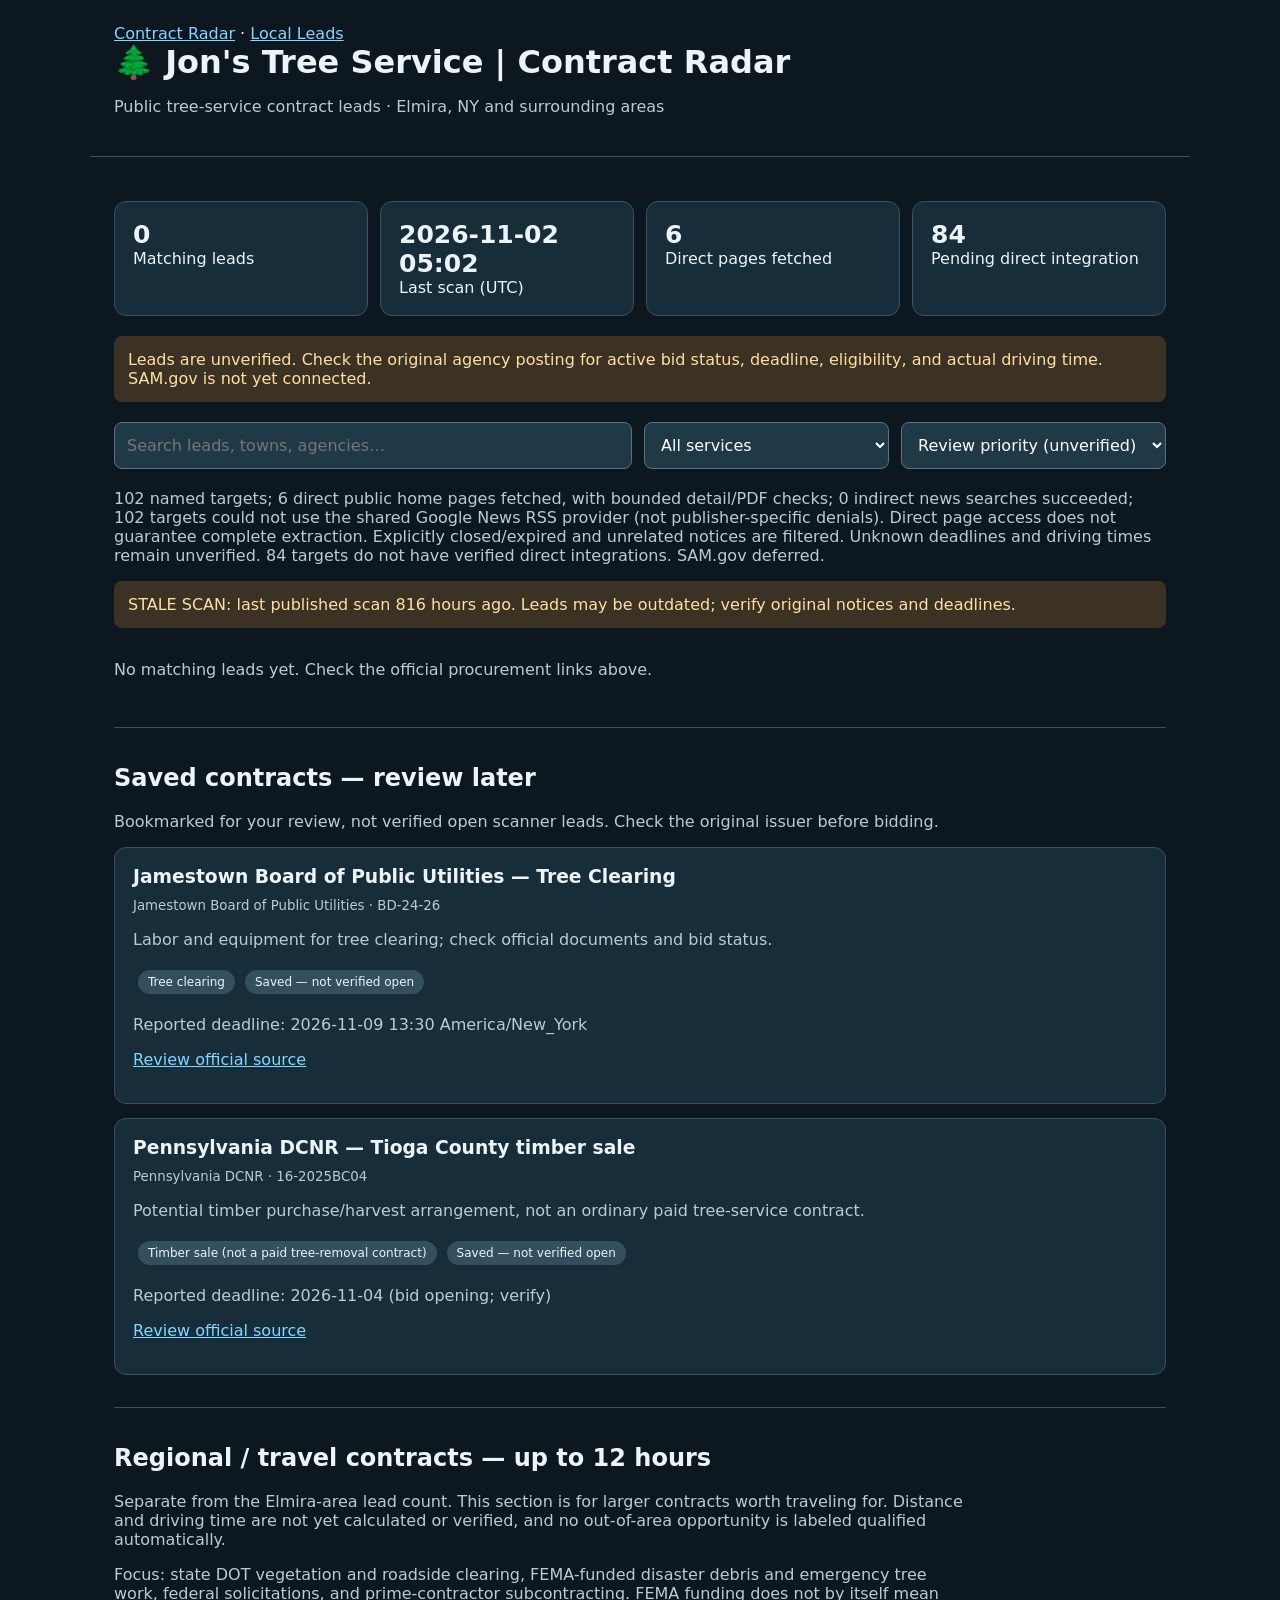
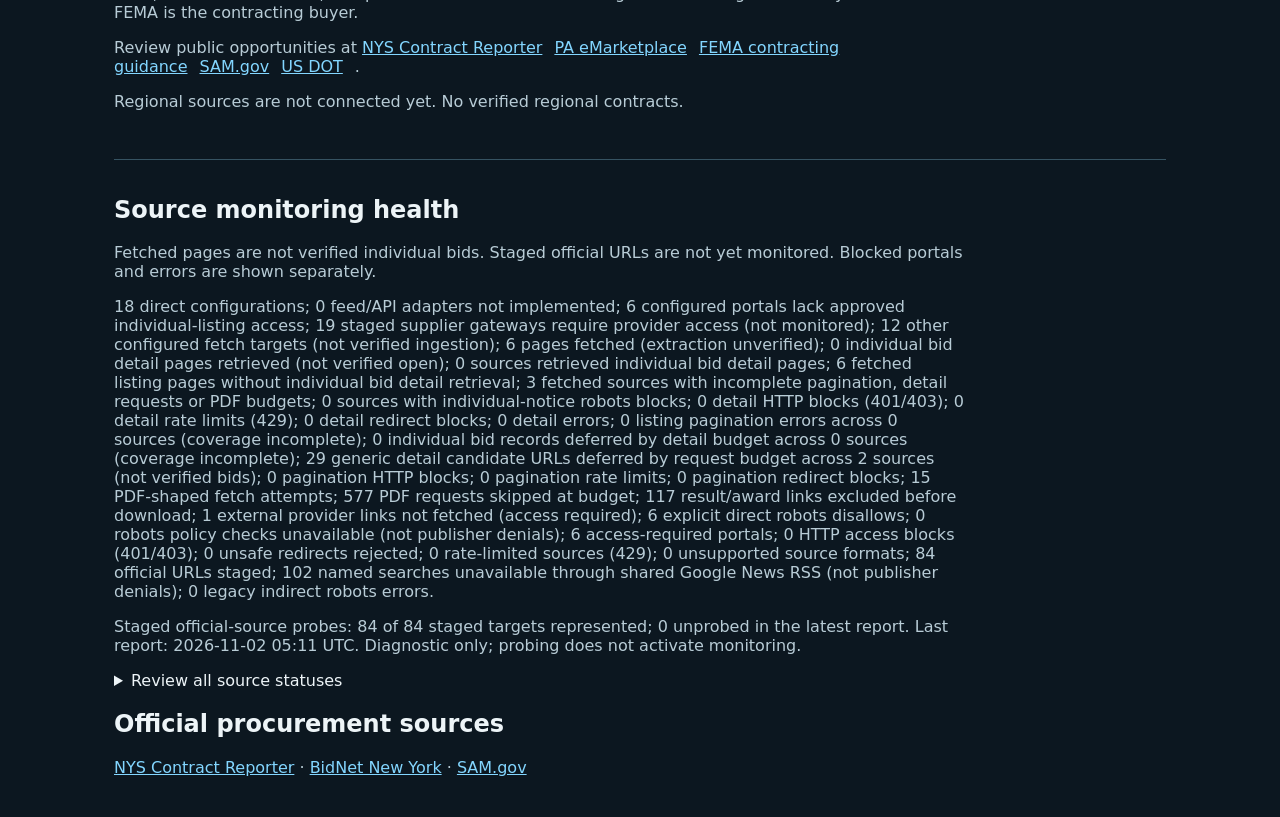
==== commit 801fa245: "Distinguish unavailable robots policy checks from explicit disallows" ====
--- a/index.html
+++ b/index.html
@@ -1 +1 @@
-<!doctype html><html lang="en"><meta charset="utf-8"><meta name="viewport" content="width=device-width,initial-scale=1"><title>Jon's Tree Service | Contract Radar</title><style>*{box-sizing:border-box}body{margin:0;background:#0c1720;color:#edf4f7;font:16px system-ui}header,main{padding:24px;max-width:1100px;margin:auto}header{border-bottom:1px solid #375363}h1{margin:0}p,small{color:#b8ccd6}.stats,.controls{display:flex;flex-wrap:wrap;gap:12px;margin:20px 0}.stat,.card{background:#172d39;border:1px solid #365362;border-radius:12px;padding:18px}.stat{flex:1;min-width:180px}.stat b{display:block;font-size:25px}input,select{background:#203946;color:white;border:1px solid #567481;border-radius:8px;padding:12px;font:inherit}input{flex:1;min-width:220px}.cards{display:grid;gap:14px}.card h3{margin:0 0 8px}.card a,a{color:#83d6ff}.notice{padding:14px;background:#3c3223;border-radius:8px;color:#ffdfa4}.tag{display:inline-block;background:#34505f;border-radius:30px;padding:5px 10px;margin:5px;font-size:12px} .regional{margin-top:32px;border-top:1px solid #365362;padding-top:16px}.regional p{max-width:850px}.regional a{margin-right:12px}</style><header><nav aria-label="Radar sections"><a href="./index.html" aria-current="page">Contract Radar</a> · <a href="./local-leads.html">Local Leads</a></nav><h1>🌲 Jon's Tree Service | Contract Radar</h1><p>Public tree-service contract leads · Elmira, NY and surrounding areas</p></header><main><div class="stats"><div class="stat"><b id="count">—</b>Matching leads</div><div class="stat"><b id="updated">—</b>Last scan (UTC)</div><div class="stat"><b id="sources">—</b>Direct pages fetched</div><div class="stat"><b id="pending">—</b>Pending direct integration</div></div><p class="notice">Leads are unverified. Check the original agency posting for active bid status, deadline, eligibility, and actual driving time. SAM.gov is not yet connected.</p><div class="controls"><input id="q" placeholder="Search leads, towns, agencies…" aria-label="Search"><select id="type" aria-label="Service"><option value="">All services</option><option>Tree removal</option><option>Tree trimming</option><option>Land clearing</option><option>Related site prep</option><option>Vegetation management</option><option>Storm cleanup</option></select><select id="sort" aria-label="Sort"><option value="priority">Review priority (unverified)</option><option value="new">Newest first</option><option value="old">Oldest first</option></select></div><p id="status" role="status">Loading…</p><p id="scan-freshness" class="notice" role="status" hidden></p><section id="cards" class="cards"></section><section class="regional" aria-labelledby="saved-heading"><h2 id="saved-heading">Saved contracts — review later</h2><p>Bookmarked for your review, not verified open scanner leads. Check the original issuer before bidding.</p><div id="saved-cards" class="cards"><p>Loading saved contracts…</p></div></section><section class="regional" id="regional-contracts" aria-labelledby="regional-heading"><h2 id="regional-heading">Regional / travel contracts — up to 12 hours</h2><p>Separate from the Elmira-area lead count. This section is for larger contracts worth traveling for. Distance and driving time are not yet calculated or verified, and no out-of-area opportunity is labeled qualified automatically.</p><p>Focus: state DOT vegetation and roadside clearing, FEMA-funded disaster debris and emergency tree work, federal solicitations, and prime-contractor subcontracting. FEMA funding does not by itself mean FEMA is the contracting buyer.</p><p>Review public opportunities at <a href="https://www.nyscr.ny.gov/" target="_blank" rel="noopener noreferrer">NYS Contract Reporter</a><a href="https://www.emarketplace.state.pa.us/" target="_blank" rel="noopener noreferrer">PA eMarketplace</a><a href="https://www.fema.gov/business-industry/doing-business" target="_blank" rel="noopener noreferrer">FEMA contracting guidance</a><a href="https://sam.gov/opportunities" target="_blank" rel="noopener noreferrer">SAM.gov</a><a href="https://www.transportation.gov/" target="_blank" rel="noopener noreferrer">US DOT</a>.</p><p id="regional-status" role="status">Loading regional review feed…</p><div id="regional-cards" class="cards"></div></section><section class="regional" aria-labelledby="source-health-heading"><h2 id="source-health-heading">Source monitoring health</h2><p>Fetched pages are not verified individual bids. Staged official URLs are not yet monitored. Blocked portals and errors are shown separately.</p><p id="health-summary">Waiting for source diagnostics…</p><p id="probe-updated">Staged official source probe results not loaded yet.</p><details><summary>Review all source statuses</summary><div class="controls"><input id="health-search" placeholder="Filter by agency…" aria-label="Filter source names"><select id="health-filter" aria-label="Source monitoring state"><option value="">All monitoring states</option><option value="fetched_unverified">Fetched, extraction unverified</option><option value="robots_blocked">Robots blocked</option><option value="access_required">Portal access required</option><option value="staged_access_required">Staged supplier access required</option><option value="staged_official_url">Official URL staged</option><option value="not_configured">Not configured</option><option value="adapter_not_implemented">Feed/API adapter not implemented</option><option value="http_blocked">HTTP access blocked (401/403)</option><option value="redirect_blocked">Unsafe redirect rejected</option><option value="rate_limited">Rate limited (429)</option><option value="unsupported_content">Unsupported page format</option><option value="fetch_error">Fetch error</option><option value="not_fetched">Not fetched</option></select></div><div id="health-list" class="cards"></div></details></section><h2>Official procurement sources</h2><p><a href="https://www.nyscr.ny.gov/">NYS Contract Reporter</a> · <a href="https://www.bidnetdirect.com/new-york">BidNet New York</a> · <a href="https://sam.gov/opportunities">SAM.gov</a></p></main><script>const $=s=>document.querySelector(s);let leads=[],healthRows=[],stagedProbes={},probeReport=null;const esc=s=>String(s??'').replace(/[&<>"']/g,c=>({'&':'&amp;','<':'&lt;','>':'&gt;','"':'&quot;',"'":'&#39;'}[c]));const safeUrl=u=>/^https?:\/\/[a-z0-9.-]+(?::\d+)?(?:[/?#]|$)/i.test(String(u||''))?esc(u):'#';function scanFreshness(value,nowMs=Date.now()){if(typeof value!=='string'||!/(?:Z|[+-]\d{2}:\d{2})$/i.test(value))return 'Scan timestamp missing or without a timezone; feed freshness cannot be confirmed. Verify every bid with its issuer.';const stamp=Date.parse(value);if(!Number.isFinite(stamp))return 'Invalid scan timestamp; feed freshness cannot be confirmed. Verify every bid with its issuer.';const age=nowMs-stamp;if(age< -15*60*1000)return 'Scan timestamp is in the future; clock mismatch. Verify every bid with its issuer.';if(age>=6*60*60*1000)return 'STALE SCAN: last published scan '+Math.floor(age/(60*60*1000))+' hours ago. Leads may be outdated; verify original notices and deadlines.';return '';} function render(){let q=$('#q').value.toLowerCase(),t=$('#type').value;let a=leads.filter(x=>(!t||x.category===t)&&[x.title,x.summary,x.location,x.source].join(' ').toLowerCase().includes(q));a.sort((x,y)=>$('#sort').value==='priority'?(Number(y.review_score||0)-Number(x.review_score||0)||String(y.published).localeCompare(String(x.published))):$('#sort').value==='new'?String(y.published).localeCompare(String(x.published)):String(x.published).localeCompare(String(y.published)));$('#count').textContent=a.length;$('#cards').innerHTML=a.map(x=>'<article class="card"><h3>'+esc(x.title)+'</h3><small>'+esc(x.location)+' · '+esc(x.published)+' · '+esc(x.source)+'</small><p>'+esc(x.summary)+'</p><span class="tag">'+esc(x.category)+'</span><span class="tag">Bid unverified</span>'+(x.review_score!==undefined?'<span class="tag">Review '+esc(x.review_priority||'low')+' ('+esc(x.review_score)+'/100; not verified)</span>':'')+'<p><a href="'+safeUrl(x.url)+'" target="_blank" rel="noopener noreferrer">View original source</a></p></article>').join('')||'<p>No matching leads yet. Check the official procurement links above.</p>'}function renderProbeCoverage(){if(!probeReport||!healthRows.length)return;const staged=healthRows.filter(x=>x.direct_state==='staged_official_url');const missing=staged.filter(x=>!stagedProbes[x.name]);const checked=staged.length-missing.length;const when=probeReport.updated?probeReport.updated.replace('T',' ').slice(0,16)+' UTC':'unknown';$('#probe-updated').textContent='Staged official-source probes: '+checked+' of '+staged.length+' staged targets represented; '+missing.length+' unprobed in the latest report'+(missing.length?' ('+missing.map(x=>x.name).join(', ')+')':'')+'. Last report: '+when+'. Diagnostic only; probing does not activate monitoring.';}function renderHealth(){const q=$('#health-search').value.toLowerCase(),state=$('#health-filter').value;const rows=healthRows.filter(x=>(!state||x.direct_state===state||(state==='staged_access_required'&&x.staged_provider_access_required))&&x.name.toLowerCase().includes(q));$('#health-list').innerHTML=rows.map(x=>{const probe=stagedProbes[x.name];const u=x.direct_url||x.staged_official_url||'';const link=/^https:\/\/[a-z0-9.-]+(?:[:/]|$)/i.test(u)?'<a href="'+esc(u)+'" target="_blank" rel="noopener noreferrer">Official source</a>':'';return '<article class="card"><strong>'+esc(x.name)+'</strong><p><span class="tag">'+esc(x.direct_state.replaceAll('_',' '))+'</span><span class="tag">Indirect: '+esc(x.indirect_state.replaceAll('_',' '))+'</span>'+(x.staged_provider_access_required?'<span class="tag">Supplier authorization required; not monitored</span>':'')+'</p><small>'+esc(x.diagnostic||'No scan yet')+'</small><p>'+esc(x.activation_gate||'')+'</p>'+(x.individual_bid_details_fetched?'<p>'+esc(x.individual_bid_details_fetched)+' individual bid detail pages retrieved; open status still unverified.</p>':'')+(x.external_provider_links_skipped?'<p>'+esc(x.external_provider_links_skipped)+' external provider links not fetched (access required).</p>':'')+(x.detail_access_state&&x.detail_access_state!=='not_attempted'?'<p><span class="tag">Individual notice access: '+esc(x.detail_access_state.replaceAll('_',' '))+'</span>'+(x.detail_errors?' '+esc(x.detail_errors)+' detail errors':'')+(x.pdf_fetch_attempts?' · '+esc(x.pdf_fetch_attempts)+' PDF-shaped fetch attempts':'')+(x.pdf_budget_skips?' · '+esc(x.pdf_budget_skips)+' PDF requests skipped at budget':'')+(x.result_award_links_excluded?' · '+esc(x.result_award_links_excluded)+' result/award links excluded':'')+'</p>':'')+(x.detail_budget_deferred?'<p><span class="tag">Incomplete detail coverage: '+esc(x.detail_budget_deferred)+' individual bid records deferred at request budget</span></p>':'')+(x.detail_candidates_deferred?'<p><span class="tag">Incomplete generic detail coverage: '+esc(x.detail_candidates_deferred)+' candidate URLs not fetched at request budget (not verified bids)</span></p>':'')+(x.pagination_errors?'<p><span class="tag">Incomplete listing: '+esc(x.pagination_errors)+' pagination errors ('+esc(x.pagination_access_state||'unknown')+')</span></p>':'')+(probe?'<p><span class="tag">Staged probe: '+esc(probe.state.replaceAll('_',' '))+'</span>'+(probe.sample_notice_temporal_evidence?' <span class="tag">Sample deadline: '+esc(probe.sample_notice_temporal_evidence.replaceAll('_',' '))+'</span>':'')+'</p>':x.direct_state==='staged_official_url'?'<p>Official-source probe pending.</p>':'')+(probe&&probe.sample_notice_scope_evidence==='listing_card_unverified'?'<p>Sample listing (not verified open): '+esc(probe.sample_notice_listing_title||'Untitled')+' · scope from listing card only: '+esc(probe.sample_notice_listing_scope_category||'not_identified')+'</p>':'')+(probe&&probe.listing_scope_evidence==='isolated_listing_cards_unverified'&&Number.isInteger(probe.listing_relevant_count)?'<p>Listing-card scope matches (not verified open): '+esc(probe.listing_relevant_count)+' of '+esc(probe.individual_records_discovered||0)+' individual links; '+esc((probe.listing_relevant_by_temporal_evidence||{}).future_or_today_unverified||0)+' future/today dates unverified, '+esc((probe.listing_relevant_by_temporal_evidence||{}).deadline_unknown||0)+' deadlines unknown, '+esc((probe.listing_relevant_by_temporal_evidence||{}).closed_or_elapsed||0)+' closed/elapsed, '+esc((probe.listing_relevant_by_temporal_evidence||{}).conflicting_evidence||0)+' conflicting.</p>':'')+(probe&&Number.isInteger(probe.individual_samples_attempted)&&probe.individual_samples_attempted>0?'<p>Individual notice samples: '+esc(probe.individual_samples_attempted)+' attempted; '+esc(Array.isArray(probe.individual_sample_failures)?probe.individual_sample_failures.length:0)+' failed. '+(probe.individual_notice_retrieved?'One notice format confirmed; open status unverified.':'No valid notice format confirmed.')+'</p>':'')+link+'</article>'}).join('')||'<p>No sources match this filter.</p>'}['health-search','health-filter'].forEach(id=>$('#'+id).addEventListener(id==='health-search'?'input':'change',renderHealth));['q','type','sort'].forEach(id=>$('#'+id).addEventListener(id==='q'?'input':'change',render));fetch('./data/opportunities.json?ts='+Date.now()).then(r=>{if(!r.ok)throw Error('Feed unavailable');return r.json()}).then(d=>{leads=d.opportunities||[];$('#updated').textContent=d.updated?d.updated.replace('T',' ').slice(0,16):'Not run';const freshness=scanFreshness(d.updated);$('#scan-freshness').textContent=freshness;$('#scan-freshness').hidden=!freshness;$('#sources').textContent=d.source_coverage?.direct_fetched??Object.values(d.source_status||{}).filter(x=>/direct fetched/.test(x)).length;$('#pending').textContent=d.source_coverage?.pending_direct??'Not reported';$('#status').textContent=d.coverage_note||'';healthRows=d.source_health?.sources||[];renderProbeCoverage();const h=d.source_health?.counts;$('#health-summary').textContent=h?`${h.configured_direct} direct configurations; ${h.configured_unimplemented_adapters??0} feed/API adapters not implemented; ${h.configured_access_required??h.access_required??0} configured portals lack approved individual-listing access; ${h.staged_provider_access_required??0} staged supplier gateways require provider access (not monitored); ${h.configured_fetch_targets??(h.configured_direct-(h.configured_access_required??h.access_required??0))} other configured fetch targets (not verified ingestion); ${h.fetched_unverified} pages fetched (extraction unverified); ${h.individual_bid_details_fetched??0} individual bid detail pages retrieved (not verified open); ${h.individual_detail_retrieval_sources??0} sources retrieved individual bid detail pages; ${h.fetched_without_individual_details_sources??0} fetched listing pages without individual bid detail retrieval; ${h.fetched_with_incomplete_extraction_sources??0} fetched sources with incomplete pagination, detail requests or PDF budgets; ${h.detail_robots_blocked_sources??0} sources with individual-notice robots blocks; ${h.detail_http_blocked_sources??0} detail HTTP blocks (401/403); ${h.detail_rate_limited_sources??0} detail rate limits (429); ${h.detail_redirect_blocked_sources??0} detail redirect blocks; ${h.detail_errors??0} detail errors; ${h.pagination_errors??0} listing pagination errors across ${h.pagination_incomplete_sources??0} sources (coverage incomplete); ${h.detail_budget_deferred??0} individual bid records deferred by detail budget across ${h.detail_budget_incomplete_sources??0} sources (coverage incomplete); ${h.detail_candidates_deferred??0} generic detail candidate URLs deferred by request budget across ${h.detail_candidate_incomplete_sources??0} sources (not verified bids); ${h.pagination_http_blocked_sources??0} pagination HTTP blocks; ${h.pagination_rate_limited_sources??0} pagination rate limits; ${h.pagination_redirect_blocked_sources??0} pagination redirect blocks; ${h.pdf_fetch_attempts??0} PDF-shaped fetch attempts; ${h.pdf_budget_skips??0} PDF requests skipped at budget; ${h.result_award_links_excluded??0} result/award links excluded before download; ${h.external_provider_links_skipped??0} external provider links not fetched (access required); ${h.robots_blocked} direct robots blocks; ${h.access_required} access-required portals; ${h.http_blocked??0} HTTP access blocks (401/403); ${h.redirect_blocked??0} unsafe redirects rejected; ${h.rate_limited??0} rate-limited sources (429); ${h.unsupported_content??0} unsupported source formats; ${h.staged_official_url} official URLs staged; ${h.indirect_provider_unavailable_targets??0} named searches unavailable through shared Google News RSS (not publisher denials); ${h.indirect_robots_blocked??0} legacy indirect robots errors.`:'Detailed source health available after next scanner run.';renderHealth();render()}).catch(()=>{$('#status').textContent='Feed unavailable. Run the scheduled scanner.';$('#scan-freshness').textContent='Feed unavailable; current contract status cannot be confirmed.';$('#scan-freshness').hidden=false;render()});fetch('./data/saved_opportunities.json?ts='+Date.now()).then(r=>{if(!r.ok)throw Error('Saved feed unavailable');return r.json()}).then(d=>{$('#saved-cards').innerHTML=(d.opportunities||[]).map(x=>'<article class="card"><h3>'+esc(x.title)+'</h3><small>'+esc(x.agency)+' · '+esc(x.solicitation||'')+'</small><p>'+esc(x.notes||'')+'</p><span class="tag">'+esc(x.category)+'</span><span class="tag">Saved — not verified open</span><p>Reported deadline: '+esc(x.deadline_reported||'Check issuer')+'</p><p><a href="'+safeUrl(x.official_url)+'" target="_blank" rel="noopener noreferrer">Review official source</a></p></article>').join('')||'<p>No saved contracts.</p>'}).catch(()=>{$('#saved-cards').textContent='Saved contracts unavailable.'});fetch('./data/staged_probes.json?ts='+Date.now()).then(r=>{if(!r.ok)throw Error('Probe report unavailable');return r.json()}).then(d=>{probeReport=d;stagedProbes=Object.fromEntries((d.probes||[]).filter(x=>x&&typeof x.name==='string').map(x=>[x.name,x]));renderProbeCoverage();renderHealth()}).catch(()=>{$('#probe-updated').textContent='Staged probe report unavailable; source activation status is unchanged.'});fetch('./data/regional_opportunities.json?ts='+Date.now()).then(r=>{if(!r.ok)throw Error('Regional feed unavailable');return r.json()}).then(d=>{const a=(d.opportunities||[]);$('#regional-status').textContent=a.length?a.length+' regional candidates for manual verification. These do not count as local leads.':(d.coverage_note||'No regional candidates yet.');$('#regional-cards').innerHTML=a.map(x=>'<article class="card"><h3>'+esc(x.title)+'</h3><small>'+esc(x.agency||x.source||'Agency unverified')+' · '+esc(x.location||'Worksite unverified')+'</small><p>'+esc(x.summary||'')+'</p><span class="tag">Priority: '+esc(x.priority||'review')+'</span><span class="tag">Travel: '+(x.travel_verified?esc(x.drive_hours)+' hours verified':'unverified')+'</span><span class="tag">Bid status: verify</span><p><a href="'+safeUrl(x.url)+'" target="_blank" rel="noopener noreferrer">Review original posting</a></p></article>').join('')}).catch(()=>{$('#regional-status').textContent='Regional feed unavailable; no regional contracts verified.'});</script></html>
+<!doctype html><html lang="en"><meta charset="utf-8"><meta name="viewport" content="width=device-width,initial-scale=1"><title>Jon's Tree Service | Contract Radar</title><style>*{box-sizing:border-box}body{margin:0;background:#0c1720;color:#edf4f7;font:16px system-ui}header,main{padding:24px;max-width:1100px;margin:auto}header{border-bottom:1px solid #375363}h1{margin:0}p,small{color:#b8ccd6}.stats,.controls{display:flex;flex-wrap:wrap;gap:12px;margin:20px 0}.stat,.card{background:#172d39;border:1px solid #365362;border-radius:12px;padding:18px}.stat{flex:1;min-width:180px}.stat b{display:block;font-size:25px}input,select{background:#203946;color:white;border:1px solid #567481;border-radius:8px;padding:12px;font:inherit}input{flex:1;min-width:220px}.cards{display:grid;gap:14px}.card h3{margin:0 0 8px}.card a,a{color:#83d6ff}.notice{padding:14px;background:#3c3223;border-radius:8px;color:#ffdfa4}.tag{display:inline-block;background:#34505f;border-radius:30px;padding:5px 10px;margin:5px;font-size:12px} .regional{margin-top:32px;border-top:1px solid #365362;padding-top:16px}.regional p{max-width:850px}.regional a{margin-right:12px}</style><header><nav aria-label="Radar sections"><a href="./index.html" aria-current="page">Contract Radar</a> · <a href="./local-leads.html">Local Leads</a></nav><h1>🌲 Jon's Tree Service | Contract Radar</h1><p>Public tree-service contract leads · Elmira, NY and surrounding areas</p></header><main><div class="stats"><div class="stat"><b id="count">—</b>Matching leads</div><div class="stat"><b id="updated">—</b>Last scan (UTC)</div><div class="stat"><b id="sources">—</b>Direct pages fetched</div><div class="stat"><b id="pending">—</b>Pending direct integration</div></div><p class="notice">Leads are unverified. Check the original agency posting for active bid status, deadline, eligibility, and actual driving time. SAM.gov is not yet connected.</p><div class="controls"><input id="q" placeholder="Search leads, towns, agencies…" aria-label="Search"><select id="type" aria-label="Service"><option value="">All services</option><option>Tree removal</option><option>Tree trimming</option><option>Land clearing</option><option>Related site prep</option><option>Vegetation management</option><option>Storm cleanup</option></select><select id="sort" aria-label="Sort"><option value="priority">Review priority (unverified)</option><option value="new">Newest first</option><option value="old">Oldest first</option></select></div><p id="status" role="status">Loading…</p><p id="scan-freshness" class="notice" role="status" hidden></p><section id="cards" class="cards"></section><section class="regional" aria-labelledby="saved-heading"><h2 id="saved-heading">Saved contracts — review later</h2><p>Bookmarked for your review, not verified open scanner leads. Check the original issuer before bidding.</p><div id="saved-cards" class="cards"><p>Loading saved contracts…</p></div></section><section class="regional" id="regional-contracts" aria-labelledby="regional-heading"><h2 id="regional-heading">Regional / travel contracts — up to 12 hours</h2><p>Separate from the Elmira-area lead count. This section is for larger contracts worth traveling for. Distance and driving time are not yet calculated or verified, and no out-of-area opportunity is labeled qualified automatically.</p><p>Focus: state DOT vegetation and roadside clearing, FEMA-funded disaster debris and emergency tree work, federal solicitations, and prime-contractor subcontracting. FEMA funding does not by itself mean FEMA is the contracting buyer.</p><p>Review public opportunities at <a href="https://www.nyscr.ny.gov/" target="_blank" rel="noopener noreferrer">NYS Contract Reporter</a><a href="https://www.emarketplace.state.pa.us/" target="_blank" rel="noopener noreferrer">PA eMarketplace</a><a href="https://www.fema.gov/business-industry/doing-business" target="_blank" rel="noopener noreferrer">FEMA contracting guidance</a><a href="https://sam.gov/opportunities" target="_blank" rel="noopener noreferrer">SAM.gov</a><a href="https://www.transportation.gov/" target="_blank" rel="noopener noreferrer">US DOT</a>.</p><p id="regional-status" role="status">Loading regional review feed…</p><div id="regional-cards" class="cards"></div></section><section class="regional" aria-labelledby="source-health-heading"><h2 id="source-health-heading">Source monitoring health</h2><p>Fetched pages are not verified individual bids. Staged official URLs are not yet monitored. Blocked portals and errors are shown separately.</p><p id="health-summary">Waiting for source diagnostics…</p><p id="probe-updated">Staged official source probe results not loaded yet.</p><details><summary>Review all source statuses</summary><div class="controls"><input id="health-search" placeholder="Filter by agency…" aria-label="Filter source names"><select id="health-filter" aria-label="Source monitoring state"><option value="">All monitoring states</option><option value="fetched_unverified">Fetched, extraction unverified</option><option value="robots_blocked">Robots explicitly disallowed</option><option value="robots_policy_unavailable">Robots policy unavailable (retry)</option><option value="access_required">Portal access required</option><option value="staged_access_required">Staged supplier access required</option><option value="staged_official_url">Official URL staged</option><option value="not_configured">Not configured</option><option value="adapter_not_implemented">Feed/API adapter not implemented</option><option value="http_blocked">HTTP access blocked (401/403)</option><option value="redirect_blocked">Unsafe redirect rejected</option><option value="rate_limited">Rate limited (429)</option><option value="unsupported_content">Unsupported page format</option><option value="fetch_error">Fetch error</option><option value="not_fetched">Not fetched</option></select></div><div id="health-list" class="cards"></div></details></section><h2>Official procurement sources</h2><p><a href="https://www.nyscr.ny.gov/">NYS Contract Reporter</a> · <a href="https://www.bidnetdirect.com/new-york">BidNet New York</a> · <a href="https://sam.gov/opportunities">SAM.gov</a></p></main><script>const $=s=>document.querySelector(s);let leads=[],healthRows=[],stagedProbes={},probeReport=null;const esc=s=>String(s??'').replace(/[&<>"']/g,c=>({'&':'&amp;','<':'&lt;','>':'&gt;','"':'&quot;',"'":'&#39;'}[c]));const safeUrl=u=>/^https?:\/\/[a-z0-9.-]+(?::\d+)?(?:[/?#]|$)/i.test(String(u||''))?esc(u):'#';function scanFreshness(value,nowMs=Date.now()){if(typeof value!=='string'||!/(?:Z|[+-]\d{2}:\d{2})$/i.test(value))return 'Scan timestamp missing or without a timezone; feed freshness cannot be confirmed. Verify every bid with its issuer.';const stamp=Date.parse(value);if(!Number.isFinite(stamp))return 'Invalid scan timestamp; feed freshness cannot be confirmed. Verify every bid with its issuer.';const age=nowMs-stamp;if(age< -15*60*1000)return 'Scan timestamp is in the future; clock mismatch. Verify every bid with its issuer.';if(age>=6*60*60*1000)return 'STALE SCAN: last published scan '+Math.floor(age/(60*60*1000))+' hours ago. Leads may be outdated; verify original notices and deadlines.';return '';} function render(){let q=$('#q').value.toLowerCase(),t=$('#type').value;let a=leads.filter(x=>(!t||x.category===t)&&[x.title,x.summary,x.location,x.source].join(' ').toLowerCase().includes(q));a.sort((x,y)=>$('#sort').value==='priority'?(Number(y.review_score||0)-Number(x.review_score||0)||String(y.published).localeCompare(String(x.published))):$('#sort').value==='new'?String(y.published).localeCompare(String(x.published)):String(x.published).localeCompare(String(y.published)));$('#count').textContent=a.length;$('#cards').innerHTML=a.map(x=>'<article class="card"><h3>'+esc(x.title)+'</h3><small>'+esc(x.location)+' · '+esc(x.published)+' · '+esc(x.source)+'</small><p>'+esc(x.summary)+'</p><span class="tag">'+esc(x.category)+'</span><span class="tag">Bid unverified</span>'+(x.review_score!==undefined?'<span class="tag">Review '+esc(x.review_priority||'low')+' ('+esc(x.review_score)+'/100; not verified)</span>':'')+'<p><a href="'+safeUrl(x.url)+'" target="_blank" rel="noopener noreferrer">View original source</a></p></article>').join('')||'<p>No matching leads yet. Check the official procurement links above.</p>'}function renderProbeCoverage(){if(!probeReport||!healthRows.length)return;const staged=healthRows.filter(x=>x.direct_state==='staged_official_url');const missing=staged.filter(x=>!stagedProbes[x.name]);const checked=staged.length-missing.length;const when=probeReport.updated?probeReport.updated.replace('T',' ').slice(0,16)+' UTC':'unknown';$('#probe-updated').textContent='Staged official-source probes: '+checked+' of '+staged.length+' staged targets represented; '+missing.length+' unprobed in the latest report'+(missing.length?' ('+missing.map(x=>x.name).join(', ')+')':'')+'. Last report: '+when+'. Diagnostic only; probing does not activate monitoring.';}function renderHealth(){const q=$('#health-search').value.toLowerCase(),state=$('#health-filter').value;const rows=healthRows.filter(x=>(!state||x.direct_state===state||(state==='staged_access_required'&&x.staged_provider_access_required))&&x.name.toLowerCase().includes(q));$('#health-list').innerHTML=rows.map(x=>{const probe=stagedProbes[x.name];const u=x.direct_url||x.staged_official_url||'';const link=/^https:\/\/[a-z0-9.-]+(?:[:/]|$)/i.test(u)?'<a href="'+esc(u)+'" target="_blank" rel="noopener noreferrer">Official source</a>':'';return '<article class="card"><strong>'+esc(x.name)+'</strong><p><span class="tag">'+esc(x.direct_state.replaceAll('_',' '))+'</span><span class="tag">Indirect: '+esc(x.indirect_state.replaceAll('_',' '))+'</span>'+(x.staged_provider_access_required?'<span class="tag">Supplier authorization required; not monitored</span>':'')+'</p><small>'+esc(x.diagnostic||'No scan yet')+'</small><p>'+esc(x.activation_gate||'')+'</p>'+(x.individual_bid_details_fetched?'<p>'+esc(x.individual_bid_details_fetched)+' individual bid detail pages retrieved; open status still unverified.</p>':'')+(x.external_provider_links_skipped?'<p>'+esc(x.external_provider_links_skipped)+' external provider links not fetched (access required).</p>':'')+(x.detail_access_state&&x.detail_access_state!=='not_attempted'?'<p><span class="tag">Individual notice access: '+esc(x.detail_access_state.replaceAll('_',' '))+'</span>'+(x.detail_errors?' '+esc(x.detail_errors)+' detail errors':'')+(x.pdf_fetch_attempts?' · '+esc(x.pdf_fetch_attempts)+' PDF-shaped fetch attempts':'')+(x.pdf_budget_skips?' · '+esc(x.pdf_budget_skips)+' PDF requests skipped at budget':'')+(x.result_award_links_excluded?' · '+esc(x.result_award_links_excluded)+' result/award links excluded':'')+'</p>':'')+(x.detail_budget_deferred?'<p><span class="tag">Incomplete detail coverage: '+esc(x.detail_budget_deferred)+' individual bid records deferred at request budget</span></p>':'')+(x.detail_candidates_deferred?'<p><span class="tag">Incomplete generic detail coverage: '+esc(x.detail_candidates_deferred)+' candidate URLs not fetched at request budget (not verified bids)</span></p>':'')+(x.pagination_errors?'<p><span class="tag">Incomplete listing: '+esc(x.pagination_errors)+' pagination errors ('+esc(x.pagination_access_state||'unknown')+')</span></p>':'')+(probe?'<p><span class="tag">Staged probe: '+esc(probe.state.replaceAll('_',' '))+'</span>'+(probe.sample_notice_temporal_evidence?' <span class="tag">Sample deadline: '+esc(probe.sample_notice_temporal_evidence.replaceAll('_',' '))+'</span>':'')+'</p>':x.direct_state==='staged_official_url'?'<p>Official-source probe pending.</p>':'')+(probe&&probe.sample_notice_scope_evidence==='listing_card_unverified'?'<p>Sample listing (not verified open): '+esc(probe.sample_notice_listing_title||'Untitled')+' · scope from listing card only: '+esc(probe.sample_notice_listing_scope_category||'not_identified')+'</p>':'')+(probe&&probe.listing_scope_evidence==='isolated_listing_cards_unverified'&&Number.isInteger(probe.listing_relevant_count)?'<p>Listing-card scope matches (not verified open): '+esc(probe.listing_relevant_count)+' of '+esc(probe.individual_records_discovered||0)+' individual links; '+esc((probe.listing_relevant_by_temporal_evidence||{}).future_or_today_unverified||0)+' future/today dates unverified, '+esc((probe.listing_relevant_by_temporal_evidence||{}).deadline_unknown||0)+' deadlines unknown, '+esc((probe.listing_relevant_by_temporal_evidence||{}).closed_or_elapsed||0)+' closed/elapsed, '+esc((probe.listing_relevant_by_temporal_evidence||{}).conflicting_evidence||0)+' conflicting.</p>':'')+(probe&&Number.isInteger(probe.individual_samples_attempted)&&probe.individual_samples_attempted>0?'<p>Individual notice samples: '+esc(probe.individual_samples_attempted)+' attempted; '+esc(Array.isArray(probe.individual_sample_failures)?probe.individual_sample_failures.length:0)+' failed. '+(probe.individual_notice_retrieved?'One notice format confirmed; open status unverified.':'No valid notice format confirmed.')+'</p>':'')+link+'</article>'}).join('')||'<p>No sources match this filter.</p>'}['health-search','health-filter'].forEach(id=>$('#'+id).addEventListener(id==='health-search'?'input':'change',renderHealth));['q','type','sort'].forEach(id=>$('#'+id).addEventListener(id==='q'?'input':'change',render));fetch('./data/opportunities.json?ts='+Date.now()).then(r=>{if(!r.ok)throw Error('Feed unavailable');return r.json()}).then(d=>{leads=d.opportunities||[];$('#updated').textContent=d.updated?d.updated.replace('T',' ').slice(0,16):'Not run';const freshness=scanFreshness(d.updated);$('#scan-freshness').textContent=freshness;$('#scan-freshness').hidden=!freshness;$('#sources').textContent=d.source_coverage?.direct_fetched??Object.values(d.source_status||{}).filter(x=>/direct fetched/.test(x)).length;$('#pending').textContent=d.source_coverage?.pending_direct??'Not reported';$('#status').textContent=d.coverage_note||'';healthRows=d.source_health?.sources||[];renderProbeCoverage();const h=d.source_health?.counts;$('#health-summary').textContent=h?`${h.configured_direct} direct configurations; ${h.configured_unimplemented_adapters??0} feed/API adapters not implemented; ${h.configured_access_required??h.access_required??0} configured portals lack approved individual-listing access; ${h.staged_provider_access_required??0} staged supplier gateways require provider access (not monitored); ${h.configured_fetch_targets??(h.configured_direct-(h.configured_access_required??h.access_required??0))} other configured fetch targets (not verified ingestion); ${h.fetched_unverified} pages fetched (extraction unverified); ${h.individual_bid_details_fetched??0} individual bid detail pages retrieved (not verified open); ${h.individual_detail_retrieval_sources??0} sources retrieved individual bid detail pages; ${h.fetched_without_individual_details_sources??0} fetched listing pages without individual bid detail retrieval; ${h.fetched_with_incomplete_extraction_sources??0} fetched sources with incomplete pagination, detail requests or PDF budgets; ${h.detail_robots_blocked_sources??0} sources with individual-notice robots blocks; ${h.detail_http_blocked_sources??0} detail HTTP blocks (401/403); ${h.detail_rate_limited_sources??0} detail rate limits (429); ${h.detail_redirect_blocked_sources??0} detail redirect blocks; ${h.detail_errors??0} detail errors; ${h.pagination_errors??0} listing pagination errors across ${h.pagination_incomplete_sources??0} sources (coverage incomplete); ${h.detail_budget_deferred??0} individual bid records deferred by detail budget across ${h.detail_budget_incomplete_sources??0} sources (coverage incomplete); ${h.detail_candidates_deferred??0} generic detail candidate URLs deferred by request budget across ${h.detail_candidate_incomplete_sources??0} sources (not verified bids); ${h.pagination_http_blocked_sources??0} pagination HTTP blocks; ${h.pagination_rate_limited_sources??0} pagination rate limits; ${h.pagination_redirect_blocked_sources??0} pagination redirect blocks; ${h.pdf_fetch_attempts??0} PDF-shaped fetch attempts; ${h.pdf_budget_skips??0} PDF requests skipped at budget; ${h.result_award_links_excluded??0} result/award links excluded before download; ${h.external_provider_links_skipped??0} external provider links not fetched (access required); ${h.robots_blocked} explicit direct robots disallows; ${h.robots_policy_unavailable??0} robots policy checks unavailable (not publisher denials); ${h.access_required} access-required portals; ${h.http_blocked??0} HTTP access blocks (401/403); ${h.redirect_blocked??0} unsafe redirects rejected; ${h.rate_limited??0} rate-limited sources (429); ${h.unsupported_content??0} unsupported source formats; ${h.staged_official_url} official URLs staged; ${h.indirect_provider_unavailable_targets??0} named searches unavailable through shared Google News RSS (not publisher denials); ${h.indirect_robots_blocked??0} legacy indirect robots errors.`:'Detailed source health available after next scanner run.';renderHealth();render()}).catch(()=>{$('#status').textContent='Feed unavailable. Run the scheduled scanner.';$('#scan-freshness').textContent='Feed unavailable; current contract status cannot be confirmed.';$('#scan-freshness').hidden=false;render()});fetch('./data/saved_opportunities.json?ts='+Date.now()).then(r=>{if(!r.ok)throw Error('Saved feed unavailable');return r.json()}).then(d=>{$('#saved-cards').innerHTML=(d.opportunities||[]).map(x=>'<article class="card"><h3>'+esc(x.title)+'</h3><small>'+esc(x.agency)+' · '+esc(x.solicitation||'')+'</small><p>'+esc(x.notes||'')+'</p><span class="tag">'+esc(x.category)+'</span><span class="tag">Saved — not verified open</span><p>Reported deadline: '+esc(x.deadline_reported||'Check issuer')+'</p><p><a href="'+safeUrl(x.official_url)+'" target="_blank" rel="noopener noreferrer">Review official source</a></p></article>').join('')||'<p>No saved contracts.</p>'}).catch(()=>{$('#saved-cards').textContent='Saved contracts unavailable.'});fetch('./data/staged_probes.json?ts='+Date.now()).then(r=>{if(!r.ok)throw Error('Probe report unavailable');return r.json()}).then(d=>{probeReport=d;stagedProbes=Object.fromEntries((d.probes||[]).filter(x=>x&&typeof x.name==='string').map(x=>[x.name,x]));renderProbeCoverage();renderHealth()}).catch(()=>{$('#probe-updated').textContent='Staged probe report unavailable; source activation status is unchanged.'});fetch('./data/regional_opportunities.json?ts='+Date.now()).then(r=>{if(!r.ok)throw Error('Regional feed unavailable');return r.json()}).then(d=>{const a=(d.opportunities||[]);$('#regional-status').textContent=a.length?a.length+' regional candidates for manual verification. These do not count as local leads.':(d.coverage_note||'No regional candidates yet.');$('#regional-cards').innerHTML=a.map(x=>'<article class="card"><h3>'+esc(x.title)+'</h3><small>'+esc(x.agency||x.source||'Agency unverified')+' · '+esc(x.location||'Worksite unverified')+'</small><p>'+esc(x.summary||'')+'</p><span class="tag">Priority: '+esc(x.priority||'review')+'</span><span class="tag">Travel: '+(x.travel_verified?esc(x.drive_hours)+' hours verified':'unverified')+'</span><span class="tag">Bid status: verify</span><p><a href="'+safeUrl(x.url)+'" target="_blank" rel="noopener noreferrer">Review original posting</a></p></article>').join('')}).catch(()=>{$('#regional-status').textContent='Regional feed unavailable; no regional contracts verified.'});</script></html>
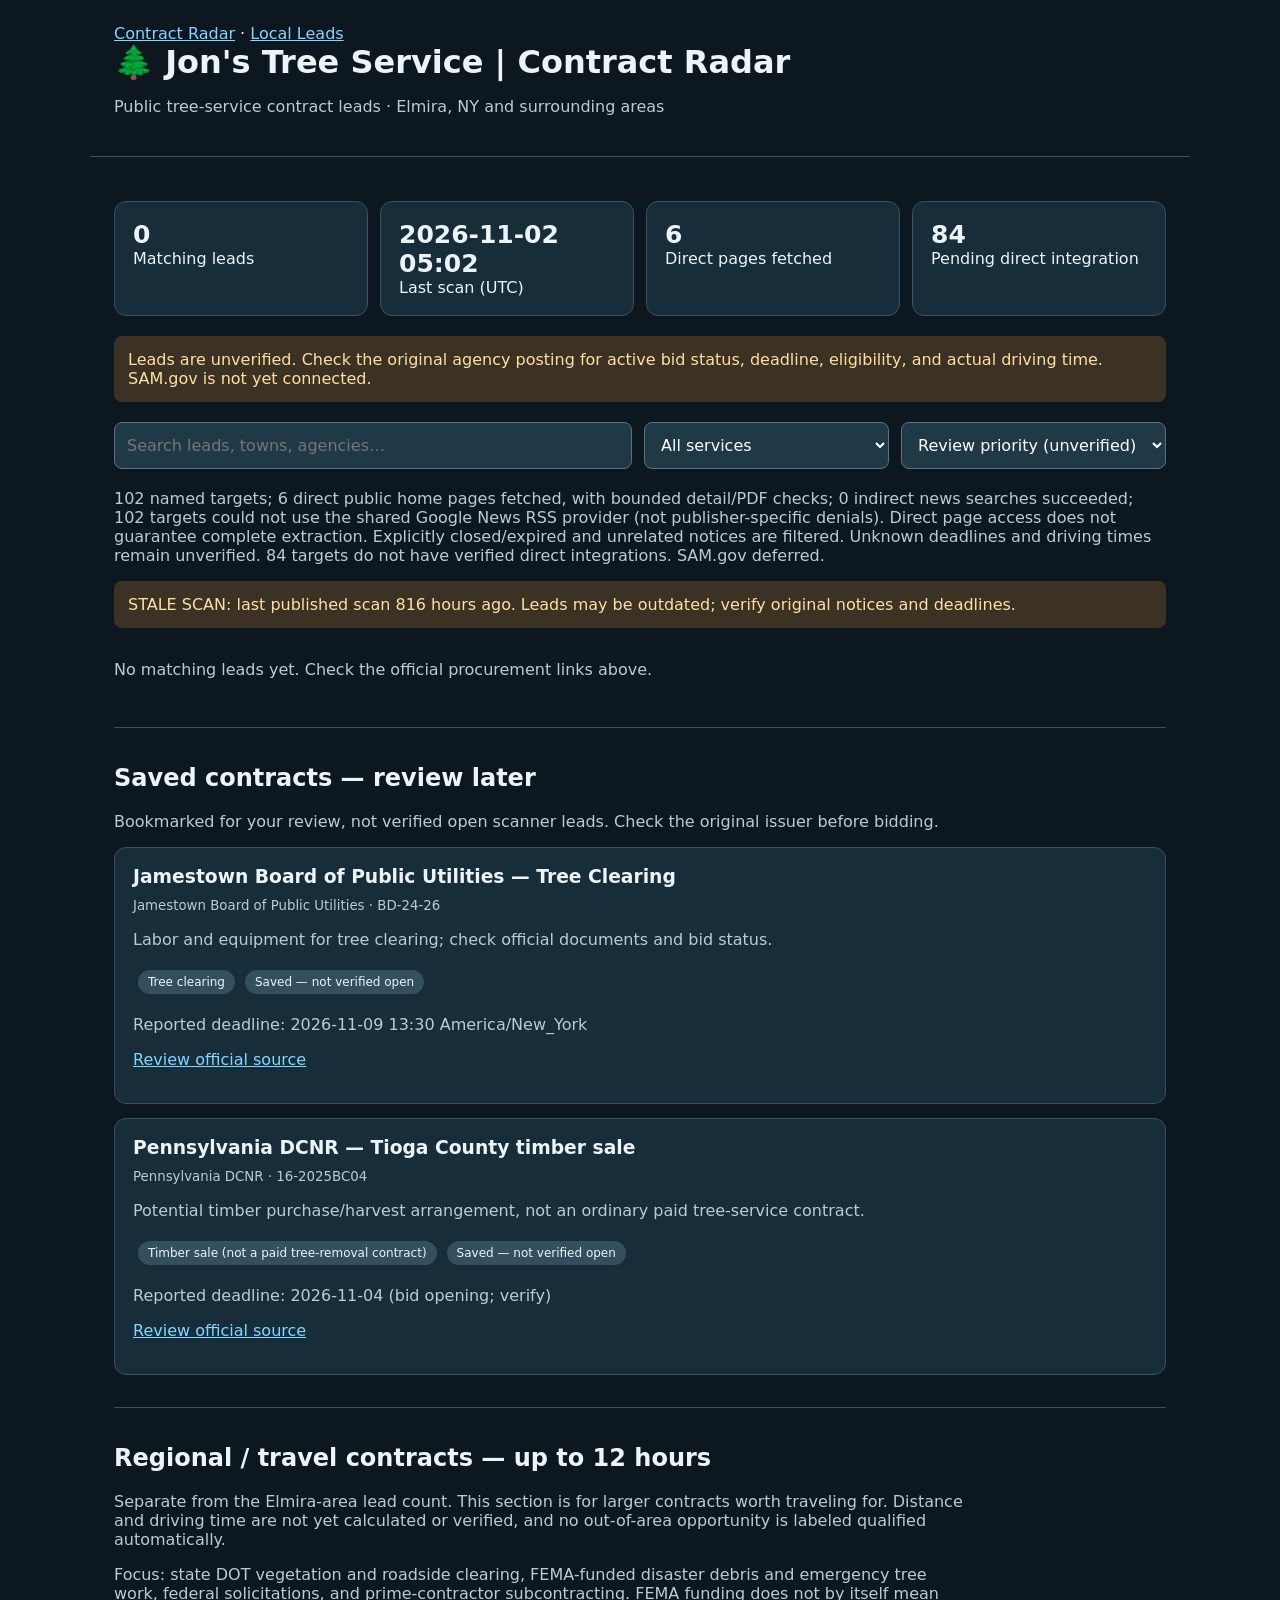
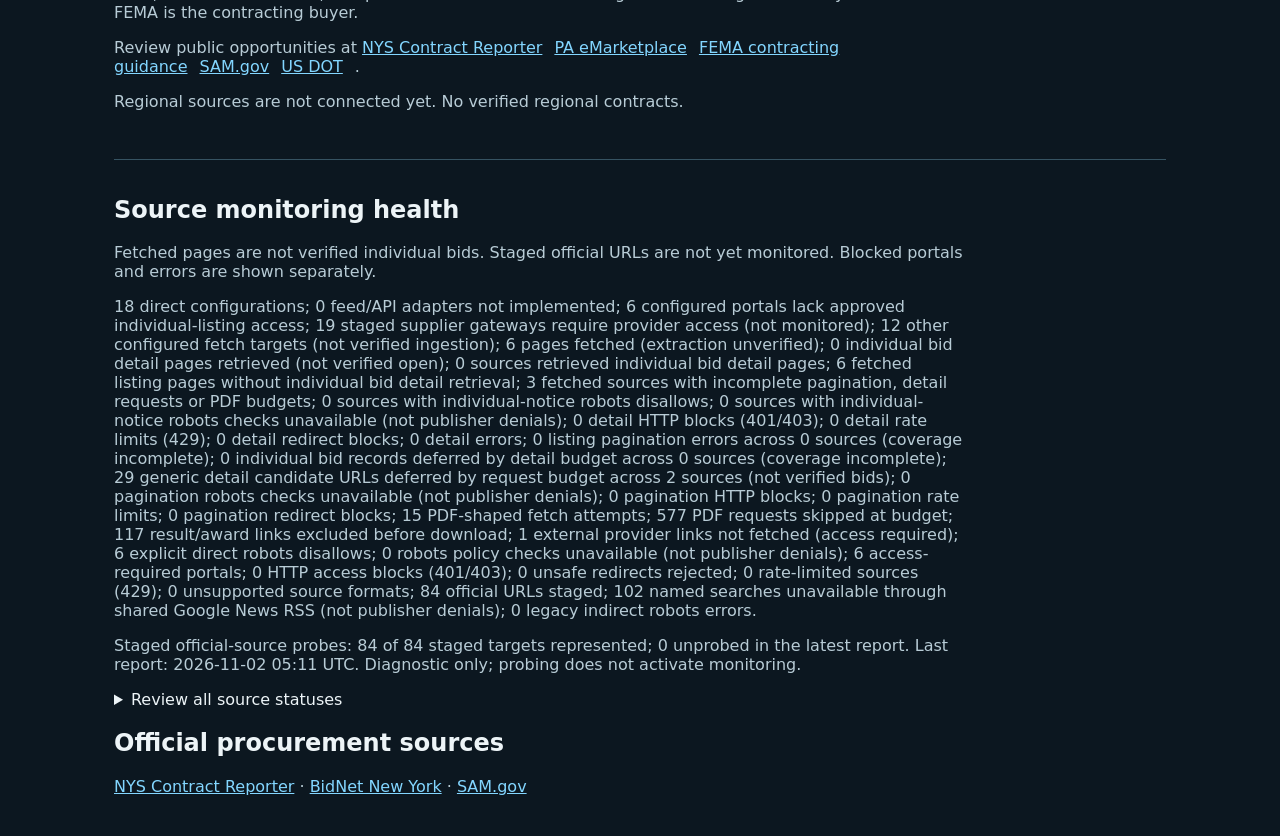
==== commit 6a57574b: "Show individual-notice and pagination robots-check failures separately on dashboard" ====
--- a/index.html
+++ b/index.html
@@ -1 +1 @@
-<!doctype html><html lang="en"><meta charset="utf-8"><meta name="viewport" content="width=device-width,initial-scale=1"><title>Jon's Tree Service | Contract Radar</title><style>*{box-sizing:border-box}body{margin:0;background:#0c1720;color:#edf4f7;font:16px system-ui}header,main{padding:24px;max-width:1100px;margin:auto}header{border-bottom:1px solid #375363}h1{margin:0}p,small{color:#b8ccd6}.stats,.controls{display:flex;flex-wrap:wrap;gap:12px;margin:20px 0}.stat,.card{background:#172d39;border:1px solid #365362;border-radius:12px;padding:18px}.stat{flex:1;min-width:180px}.stat b{display:block;font-size:25px}input,select{background:#203946;color:white;border:1px solid #567481;border-radius:8px;padding:12px;font:inherit}input{flex:1;min-width:220px}.cards{display:grid;gap:14px}.card h3{margin:0 0 8px}.card a,a{color:#83d6ff}.notice{padding:14px;background:#3c3223;border-radius:8px;color:#ffdfa4}.tag{display:inline-block;background:#34505f;border-radius:30px;padding:5px 10px;margin:5px;font-size:12px} .regional{margin-top:32px;border-top:1px solid #365362;padding-top:16px}.regional p{max-width:850px}.regional a{margin-right:12px}</style><header><nav aria-label="Radar sections"><a href="./index.html" aria-current="page">Contract Radar</a> · <a href="./local-leads.html">Local Leads</a></nav><h1>🌲 Jon's Tree Service | Contract Radar</h1><p>Public tree-service contract leads · Elmira, NY and surrounding areas</p></header><main><div class="stats"><div class="stat"><b id="count">—</b>Matching leads</div><div class="stat"><b id="updated">—</b>Last scan (UTC)</div><div class="stat"><b id="sources">—</b>Direct pages fetched</div><div class="stat"><b id="pending">—</b>Pending direct integration</div></div><p class="notice">Leads are unverified. Check the original agency posting for active bid status, deadline, eligibility, and actual driving time. SAM.gov is not yet connected.</p><div class="controls"><input id="q" placeholder="Search leads, towns, agencies…" aria-label="Search"><select id="type" aria-label="Service"><option value="">All services</option><option>Tree removal</option><option>Tree trimming</option><option>Land clearing</option><option>Related site prep</option><option>Vegetation management</option><option>Storm cleanup</option></select><select id="sort" aria-label="Sort"><option value="priority">Review priority (unverified)</option><option value="new">Newest first</option><option value="old">Oldest first</option></select></div><p id="status" role="status">Loading…</p><p id="scan-freshness" class="notice" role="status" hidden></p><section id="cards" class="cards"></section><section class="regional" aria-labelledby="saved-heading"><h2 id="saved-heading">Saved contracts — review later</h2><p>Bookmarked for your review, not verified open scanner leads. Check the original issuer before bidding.</p><div id="saved-cards" class="cards"><p>Loading saved contracts…</p></div></section><section class="regional" id="regional-contracts" aria-labelledby="regional-heading"><h2 id="regional-heading">Regional / travel contracts — up to 12 hours</h2><p>Separate from the Elmira-area lead count. This section is for larger contracts worth traveling for. Distance and driving time are not yet calculated or verified, and no out-of-area opportunity is labeled qualified automatically.</p><p>Focus: state DOT vegetation and roadside clearing, FEMA-funded disaster debris and emergency tree work, federal solicitations, and prime-contractor subcontracting. FEMA funding does not by itself mean FEMA is the contracting buyer.</p><p>Review public opportunities at <a href="https://www.nyscr.ny.gov/" target="_blank" rel="noopener noreferrer">NYS Contract Reporter</a><a href="https://www.emarketplace.state.pa.us/" target="_blank" rel="noopener noreferrer">PA eMarketplace</a><a href="https://www.fema.gov/business-industry/doing-business" target="_blank" rel="noopener noreferrer">FEMA contracting guidance</a><a href="https://sam.gov/opportunities" target="_blank" rel="noopener noreferrer">SAM.gov</a><a href="https://www.transportation.gov/" target="_blank" rel="noopener noreferrer">US DOT</a>.</p><p id="regional-status" role="status">Loading regional review feed…</p><div id="regional-cards" class="cards"></div></section><section class="regional" aria-labelledby="source-health-heading"><h2 id="source-health-heading">Source monitoring health</h2><p>Fetched pages are not verified individual bids. Staged official URLs are not yet monitored. Blocked portals and errors are shown separately.</p><p id="health-summary">Waiting for source diagnostics…</p><p id="probe-updated">Staged official source probe results not loaded yet.</p><details><summary>Review all source statuses</summary><div class="controls"><input id="health-search" placeholder="Filter by agency…" aria-label="Filter source names"><select id="health-filter" aria-label="Source monitoring state"><option value="">All monitoring states</option><option value="fetched_unverified">Fetched, extraction unverified</option><option value="robots_blocked">Robots explicitly disallowed</option><option value="robots_policy_unavailable">Robots policy unavailable (retry)</option><option value="access_required">Portal access required</option><option value="staged_access_required">Staged supplier access required</option><option value="staged_official_url">Official URL staged</option><option value="not_configured">Not configured</option><option value="adapter_not_implemented">Feed/API adapter not implemented</option><option value="http_blocked">HTTP access blocked (401/403)</option><option value="redirect_blocked">Unsafe redirect rejected</option><option value="rate_limited">Rate limited (429)</option><option value="unsupported_content">Unsupported page format</option><option value="fetch_error">Fetch error</option><option value="not_fetched">Not fetched</option></select></div><div id="health-list" class="cards"></div></details></section><h2>Official procurement sources</h2><p><a href="https://www.nyscr.ny.gov/">NYS Contract Reporter</a> · <a href="https://www.bidnetdirect.com/new-york">BidNet New York</a> · <a href="https://sam.gov/opportunities">SAM.gov</a></p></main><script>const $=s=>document.querySelector(s);let leads=[],healthRows=[],stagedProbes={},probeReport=null;const esc=s=>String(s??'').replace(/[&<>"']/g,c=>({'&':'&amp;','<':'&lt;','>':'&gt;','"':'&quot;',"'":'&#39;'}[c]));const safeUrl=u=>/^https?:\/\/[a-z0-9.-]+(?::\d+)?(?:[/?#]|$)/i.test(String(u||''))?esc(u):'#';function scanFreshness(value,nowMs=Date.now()){if(typeof value!=='string'||!/(?:Z|[+-]\d{2}:\d{2})$/i.test(value))return 'Scan timestamp missing or without a timezone; feed freshness cannot be confirmed. Verify every bid with its issuer.';const stamp=Date.parse(value);if(!Number.isFinite(stamp))return 'Invalid scan timestamp; feed freshness cannot be confirmed. Verify every bid with its issuer.';const age=nowMs-stamp;if(age< -15*60*1000)return 'Scan timestamp is in the future; clock mismatch. Verify every bid with its issuer.';if(age>=6*60*60*1000)return 'STALE SCAN: last published scan '+Math.floor(age/(60*60*1000))+' hours ago. Leads may be outdated; verify original notices and deadlines.';return '';} function render(){let q=$('#q').value.toLowerCase(),t=$('#type').value;let a=leads.filter(x=>(!t||x.category===t)&&[x.title,x.summary,x.location,x.source].join(' ').toLowerCase().includes(q));a.sort((x,y)=>$('#sort').value==='priority'?(Number(y.review_score||0)-Number(x.review_score||0)||String(y.published).localeCompare(String(x.published))):$('#sort').value==='new'?String(y.published).localeCompare(String(x.published)):String(x.published).localeCompare(String(y.published)));$('#count').textContent=a.length;$('#cards').innerHTML=a.map(x=>'<article class="card"><h3>'+esc(x.title)+'</h3><small>'+esc(x.location)+' · '+esc(x.published)+' · '+esc(x.source)+'</small><p>'+esc(x.summary)+'</p><span class="tag">'+esc(x.category)+'</span><span class="tag">Bid unverified</span>'+(x.review_score!==undefined?'<span class="tag">Review '+esc(x.review_priority||'low')+' ('+esc(x.review_score)+'/100; not verified)</span>':'')+'<p><a href="'+safeUrl(x.url)+'" target="_blank" rel="noopener noreferrer">View original source</a></p></article>').join('')||'<p>No matching leads yet. Check the official procurement links above.</p>'}function renderProbeCoverage(){if(!probeReport||!healthRows.length)return;const staged=healthRows.filter(x=>x.direct_state==='staged_official_url');const missing=staged.filter(x=>!stagedProbes[x.name]);const checked=staged.length-missing.length;const when=probeReport.updated?probeReport.updated.replace('T',' ').slice(0,16)+' UTC':'unknown';$('#probe-updated').textContent='Staged official-source probes: '+checked+' of '+staged.length+' staged targets represented; '+missing.length+' unprobed in the latest report'+(missing.length?' ('+missing.map(x=>x.name).join(', ')+')':'')+'. Last report: '+when+'. Diagnostic only; probing does not activate monitoring.';}function renderHealth(){const q=$('#health-search').value.toLowerCase(),state=$('#health-filter').value;const rows=healthRows.filter(x=>(!state||x.direct_state===state||(state==='staged_access_required'&&x.staged_provider_access_required))&&x.name.toLowerCase().includes(q));$('#health-list').innerHTML=rows.map(x=>{const probe=stagedProbes[x.name];const u=x.direct_url||x.staged_official_url||'';const link=/^https:\/\/[a-z0-9.-]+(?:[:/]|$)/i.test(u)?'<a href="'+esc(u)+'" target="_blank" rel="noopener noreferrer">Official source</a>':'';return '<article class="card"><strong>'+esc(x.name)+'</strong><p><span class="tag">'+esc(x.direct_state.replaceAll('_',' '))+'</span><span class="tag">Indirect: '+esc(x.indirect_state.replaceAll('_',' '))+'</span>'+(x.staged_provider_access_required?'<span class="tag">Supplier authorization required; not monitored</span>':'')+'</p><small>'+esc(x.diagnostic||'No scan yet')+'</small><p>'+esc(x.activation_gate||'')+'</p>'+(x.individual_bid_details_fetched?'<p>'+esc(x.individual_bid_details_fetched)+' individual bid detail pages retrieved; open status still unverified.</p>':'')+(x.external_provider_links_skipped?'<p>'+esc(x.external_provider_links_skipped)+' external provider links not fetched (access required).</p>':'')+(x.detail_access_state&&x.detail_access_state!=='not_attempted'?'<p><span class="tag">Individual notice access: '+esc(x.detail_access_state.replaceAll('_',' '))+'</span>'+(x.detail_errors?' '+esc(x.detail_errors)+' detail errors':'')+(x.pdf_fetch_attempts?' · '+esc(x.pdf_fetch_attempts)+' PDF-shaped fetch attempts':'')+(x.pdf_budget_skips?' · '+esc(x.pdf_budget_skips)+' PDF requests skipped at budget':'')+(x.result_award_links_excluded?' · '+esc(x.result_award_links_excluded)+' result/award links excluded':'')+'</p>':'')+(x.detail_budget_deferred?'<p><span class="tag">Incomplete detail coverage: '+esc(x.detail_budget_deferred)+' individual bid records deferred at request budget</span></p>':'')+(x.detail_candidates_deferred?'<p><span class="tag">Incomplete generic detail coverage: '+esc(x.detail_candidates_deferred)+' candidate URLs not fetched at request budget (not verified bids)</span></p>':'')+(x.pagination_errors?'<p><span class="tag">Incomplete listing: '+esc(x.pagination_errors)+' pagination errors ('+esc(x.pagination_access_state||'unknown')+')</span></p>':'')+(probe?'<p><span class="tag">Staged probe: '+esc(probe.state.replaceAll('_',' '))+'</span>'+(probe.sample_notice_temporal_evidence?' <span class="tag">Sample deadline: '+esc(probe.sample_notice_temporal_evidence.replaceAll('_',' '))+'</span>':'')+'</p>':x.direct_state==='staged_official_url'?'<p>Official-source probe pending.</p>':'')+(probe&&probe.sample_notice_scope_evidence==='listing_card_unverified'?'<p>Sample listing (not verified open): '+esc(probe.sample_notice_listing_title||'Untitled')+' · scope from listing card only: '+esc(probe.sample_notice_listing_scope_category||'not_identified')+'</p>':'')+(probe&&probe.listing_scope_evidence==='isolated_listing_cards_unverified'&&Number.isInteger(probe.listing_relevant_count)?'<p>Listing-card scope matches (not verified open): '+esc(probe.listing_relevant_count)+' of '+esc(probe.individual_records_discovered||0)+' individual links; '+esc((probe.listing_relevant_by_temporal_evidence||{}).future_or_today_unverified||0)+' future/today dates unverified, '+esc((probe.listing_relevant_by_temporal_evidence||{}).deadline_unknown||0)+' deadlines unknown, '+esc((probe.listing_relevant_by_temporal_evidence||{}).closed_or_elapsed||0)+' closed/elapsed, '+esc((probe.listing_relevant_by_temporal_evidence||{}).conflicting_evidence||0)+' conflicting.</p>':'')+(probe&&Number.isInteger(probe.individual_samples_attempted)&&probe.individual_samples_attempted>0?'<p>Individual notice samples: '+esc(probe.individual_samples_attempted)+' attempted; '+esc(Array.isArray(probe.individual_sample_failures)?probe.individual_sample_failures.length:0)+' failed. '+(probe.individual_notice_retrieved?'One notice format confirmed; open status unverified.':'No valid notice format confirmed.')+'</p>':'')+link+'</article>'}).join('')||'<p>No sources match this filter.</p>'}['health-search','health-filter'].forEach(id=>$('#'+id).addEventListener(id==='health-search'?'input':'change',renderHealth));['q','type','sort'].forEach(id=>$('#'+id).addEventListener(id==='q'?'input':'change',render));fetch('./data/opportunities.json?ts='+Date.now()).then(r=>{if(!r.ok)throw Error('Feed unavailable');return r.json()}).then(d=>{leads=d.opportunities||[];$('#updated').textContent=d.updated?d.updated.replace('T',' ').slice(0,16):'Not run';const freshness=scanFreshness(d.updated);$('#scan-freshness').textContent=freshness;$('#scan-freshness').hidden=!freshness;$('#sources').textContent=d.source_coverage?.direct_fetched??Object.values(d.source_status||{}).filter(x=>/direct fetched/.test(x)).length;$('#pending').textContent=d.source_coverage?.pending_direct??'Not reported';$('#status').textContent=d.coverage_note||'';healthRows=d.source_health?.sources||[];renderProbeCoverage();const h=d.source_health?.counts;$('#health-summary').textContent=h?`${h.configured_direct} direct configurations; ${h.configured_unimplemented_adapters??0} feed/API adapters not implemented; ${h.configured_access_required??h.access_required??0} configured portals lack approved individual-listing access; ${h.staged_provider_access_required??0} staged supplier gateways require provider access (not monitored); ${h.configured_fetch_targets??(h.configured_direct-(h.configured_access_required??h.access_required??0))} other configured fetch targets (not verified ingestion); ${h.fetched_unverified} pages fetched (extraction unverified); ${h.individual_bid_details_fetched??0} individual bid detail pages retrieved (not verified open); ${h.individual_detail_retrieval_sources??0} sources retrieved individual bid detail pages; ${h.fetched_without_individual_details_sources??0} fetched listing pages without individual bid detail retrieval; ${h.fetched_with_incomplete_extraction_sources??0} fetched sources with incomplete pagination, detail requests or PDF budgets; ${h.detail_robots_blocked_sources??0} sources with individual-notice robots blocks; ${h.detail_http_blocked_sources??0} detail HTTP blocks (401/403); ${h.detail_rate_limited_sources??0} detail rate limits (429); ${h.detail_redirect_blocked_sources??0} detail redirect blocks; ${h.detail_errors??0} detail errors; ${h.pagination_errors??0} listing pagination errors across ${h.pagination_incomplete_sources??0} sources (coverage incomplete); ${h.detail_budget_deferred??0} individual bid records deferred by detail budget across ${h.detail_budget_incomplete_sources??0} sources (coverage incomplete); ${h.detail_candidates_deferred??0} generic detail candidate URLs deferred by request budget across ${h.detail_candidate_incomplete_sources??0} sources (not verified bids); ${h.pagination_http_blocked_sources??0} pagination HTTP blocks; ${h.pagination_rate_limited_sources??0} pagination rate limits; ${h.pagination_redirect_blocked_sources??0} pagination redirect blocks; ${h.pdf_fetch_attempts??0} PDF-shaped fetch attempts; ${h.pdf_budget_skips??0} PDF requests skipped at budget; ${h.result_award_links_excluded??0} result/award links excluded before download; ${h.external_provider_links_skipped??0} external provider links not fetched (access required); ${h.robots_blocked} explicit direct robots disallows; ${h.robots_policy_unavailable??0} robots policy checks unavailable (not publisher denials); ${h.access_required} access-required portals; ${h.http_blocked??0} HTTP access blocks (401/403); ${h.redirect_blocked??0} unsafe redirects rejected; ${h.rate_limited??0} rate-limited sources (429); ${h.unsupported_content??0} unsupported source formats; ${h.staged_official_url} official URLs staged; ${h.indirect_provider_unavailable_targets??0} named searches unavailable through shared Google News RSS (not publisher denials); ${h.indirect_robots_blocked??0} legacy indirect robots errors.`:'Detailed source health available after next scanner run.';renderHealth();render()}).catch(()=>{$('#status').textContent='Feed unavailable. Run the scheduled scanner.';$('#scan-freshness').textContent='Feed unavailable; current contract status cannot be confirmed.';$('#scan-freshness').hidden=false;render()});fetch('./data/saved_opportunities.json?ts='+Date.now()).then(r=>{if(!r.ok)throw Error('Saved feed unavailable');return r.json()}).then(d=>{$('#saved-cards').innerHTML=(d.opportunities||[]).map(x=>'<article class="card"><h3>'+esc(x.title)+'</h3><small>'+esc(x.agency)+' · '+esc(x.solicitation||'')+'</small><p>'+esc(x.notes||'')+'</p><span class="tag">'+esc(x.category)+'</span><span class="tag">Saved — not verified open</span><p>Reported deadline: '+esc(x.deadline_reported||'Check issuer')+'</p><p><a href="'+safeUrl(x.official_url)+'" target="_blank" rel="noopener noreferrer">Review official source</a></p></article>').join('')||'<p>No saved contracts.</p>'}).catch(()=>{$('#saved-cards').textContent='Saved contracts unavailable.'});fetch('./data/staged_probes.json?ts='+Date.now()).then(r=>{if(!r.ok)throw Error('Probe report unavailable');return r.json()}).then(d=>{probeReport=d;stagedProbes=Object.fromEntries((d.probes||[]).filter(x=>x&&typeof x.name==='string').map(x=>[x.name,x]));renderProbeCoverage();renderHealth()}).catch(()=>{$('#probe-updated').textContent='Staged probe report unavailable; source activation status is unchanged.'});fetch('./data/regional_opportunities.json?ts='+Date.now()).then(r=>{if(!r.ok)throw Error('Regional feed unavailable');return r.json()}).then(d=>{const a=(d.opportunities||[]);$('#regional-status').textContent=a.length?a.length+' regional candidates for manual verification. These do not count as local leads.':(d.coverage_note||'No regional candidates yet.');$('#regional-cards').innerHTML=a.map(x=>'<article class="card"><h3>'+esc(x.title)+'</h3><small>'+esc(x.agency||x.source||'Agency unverified')+' · '+esc(x.location||'Worksite unverified')+'</small><p>'+esc(x.summary||'')+'</p><span class="tag">Priority: '+esc(x.priority||'review')+'</span><span class="tag">Travel: '+(x.travel_verified?esc(x.drive_hours)+' hours verified':'unverified')+'</span><span class="tag">Bid status: verify</span><p><a href="'+safeUrl(x.url)+'" target="_blank" rel="noopener noreferrer">Review original posting</a></p></article>').join('')}).catch(()=>{$('#regional-status').textContent='Regional feed unavailable; no regional contracts verified.'});</script></html>
+<!doctype html><html lang="en"><meta charset="utf-8"><meta name="viewport" content="width=device-width,initial-scale=1"><title>Jon's Tree Service | Contract Radar</title><style>*{box-sizing:border-box}body{margin:0;background:#0c1720;color:#edf4f7;font:16px system-ui}header,main{padding:24px;max-width:1100px;margin:auto}header{border-bottom:1px solid #375363}h1{margin:0}p,small{color:#b8ccd6}.stats,.controls{display:flex;flex-wrap:wrap;gap:12px;margin:20px 0}.stat,.card{background:#172d39;border:1px solid #365362;border-radius:12px;padding:18px}.stat{flex:1;min-width:180px}.stat b{display:block;font-size:25px}input,select{background:#203946;color:white;border:1px solid #567481;border-radius:8px;padding:12px;font:inherit}input{flex:1;min-width:220px}.cards{display:grid;gap:14px}.card h3{margin:0 0 8px}.card a,a{color:#83d6ff}.notice{padding:14px;background:#3c3223;border-radius:8px;color:#ffdfa4}.tag{display:inline-block;background:#34505f;border-radius:30px;padding:5px 10px;margin:5px;font-size:12px} .regional{margin-top:32px;border-top:1px solid #365362;padding-top:16px}.regional p{max-width:850px}.regional a{margin-right:12px}</style><header><nav aria-label="Radar sections"><a href="./index.html" aria-current="page">Contract Radar</a> · <a href="./local-leads.html">Local Leads</a></nav><h1>🌲 Jon's Tree Service | Contract Radar</h1><p>Public tree-service contract leads · Elmira, NY and surrounding areas</p></header><main><div class="stats"><div class="stat"><b id="count">—</b>Matching leads</div><div class="stat"><b id="updated">—</b>Last scan (UTC)</div><div class="stat"><b id="sources">—</b>Direct pages fetched</div><div class="stat"><b id="pending">—</b>Pending direct integration</div></div><p class="notice">Leads are unverified. Check the original agency posting for active bid status, deadline, eligibility, and actual driving time. SAM.gov is not yet connected.</p><div class="controls"><input id="q" placeholder="Search leads, towns, agencies…" aria-label="Search"><select id="type" aria-label="Service"><option value="">All services</option><option>Tree removal</option><option>Tree trimming</option><option>Land clearing</option><option>Related site prep</option><option>Vegetation management</option><option>Storm cleanup</option></select><select id="sort" aria-label="Sort"><option value="priority">Review priority (unverified)</option><option value="new">Newest first</option><option value="old">Oldest first</option></select></div><p id="status" role="status">Loading…</p><p id="scan-freshness" class="notice" role="status" hidden></p><section id="cards" class="cards"></section><section class="regional" aria-labelledby="saved-heading"><h2 id="saved-heading">Saved contracts — review later</h2><p>Bookmarked for your review, not verified open scanner leads. Check the original issuer before bidding.</p><div id="saved-cards" class="cards"><p>Loading saved contracts…</p></div></section><section class="regional" id="regional-contracts" aria-labelledby="regional-heading"><h2 id="regional-heading">Regional / travel contracts — up to 12 hours</h2><p>Separate from the Elmira-area lead count. This section is for larger contracts worth traveling for. Distance and driving time are not yet calculated or verified, and no out-of-area opportunity is labeled qualified automatically.</p><p>Focus: state DOT vegetation and roadside clearing, FEMA-funded disaster debris and emergency tree work, federal solicitations, and prime-contractor subcontracting. FEMA funding does not by itself mean FEMA is the contracting buyer.</p><p>Review public opportunities at <a href="https://www.nyscr.ny.gov/" target="_blank" rel="noopener noreferrer">NYS Contract Reporter</a><a href="https://www.emarketplace.state.pa.us/" target="_blank" rel="noopener noreferrer">PA eMarketplace</a><a href="https://www.fema.gov/business-industry/doing-business" target="_blank" rel="noopener noreferrer">FEMA contracting guidance</a><a href="https://sam.gov/opportunities" target="_blank" rel="noopener noreferrer">SAM.gov</a><a href="https://www.transportation.gov/" target="_blank" rel="noopener noreferrer">US DOT</a>.</p><p id="regional-status" role="status">Loading regional review feed…</p><div id="regional-cards" class="cards"></div></section><section class="regional" aria-labelledby="source-health-heading"><h2 id="source-health-heading">Source monitoring health</h2><p>Fetched pages are not verified individual bids. Staged official URLs are not yet monitored. Blocked portals and errors are shown separately.</p><p id="health-summary">Waiting for source diagnostics…</p><p id="probe-updated">Staged official source probe results not loaded yet.</p><details><summary>Review all source statuses</summary><div class="controls"><input id="health-search" placeholder="Filter by agency…" aria-label="Filter source names"><select id="health-filter" aria-label="Source monitoring state"><option value="">All monitoring states</option><option value="fetched_unverified">Fetched, extraction unverified</option><option value="robots_blocked">Robots explicitly disallowed</option><option value="robots_policy_unavailable">Robots policy unavailable (retry)</option><option value="access_required">Portal access required</option><option value="staged_access_required">Staged supplier access required</option><option value="staged_official_url">Official URL staged</option><option value="not_configured">Not configured</option><option value="adapter_not_implemented">Feed/API adapter not implemented</option><option value="http_blocked">HTTP access blocked (401/403)</option><option value="redirect_blocked">Unsafe redirect rejected</option><option value="rate_limited">Rate limited (429)</option><option value="unsupported_content">Unsupported page format</option><option value="fetch_error">Fetch error</option><option value="not_fetched">Not fetched</option></select></div><div id="health-list" class="cards"></div></details></section><h2>Official procurement sources</h2><p><a href="https://www.nyscr.ny.gov/">NYS Contract Reporter</a> · <a href="https://www.bidnetdirect.com/new-york">BidNet New York</a> · <a href="https://sam.gov/opportunities">SAM.gov</a></p></main><script>const $=s=>document.querySelector(s);let leads=[],healthRows=[],stagedProbes={},probeReport=null;const esc=s=>String(s??'').replace(/[&<>"']/g,c=>({'&':'&amp;','<':'&lt;','>':'&gt;','"':'&quot;',"'":'&#39;'}[c]));const safeUrl=u=>/^https?:\/\/[a-z0-9.-]+(?::\d+)?(?:[/?#]|$)/i.test(String(u||''))?esc(u):'#';function scanFreshness(value,nowMs=Date.now()){if(typeof value!=='string'||!/(?:Z|[+-]\d{2}:\d{2})$/i.test(value))return 'Scan timestamp missing or without a timezone; feed freshness cannot be confirmed. Verify every bid with its issuer.';const stamp=Date.parse(value);if(!Number.isFinite(stamp))return 'Invalid scan timestamp; feed freshness cannot be confirmed. Verify every bid with its issuer.';const age=nowMs-stamp;if(age< -15*60*1000)return 'Scan timestamp is in the future; clock mismatch. Verify every bid with its issuer.';if(age>=6*60*60*1000)return 'STALE SCAN: last published scan '+Math.floor(age/(60*60*1000))+' hours ago. Leads may be outdated; verify original notices and deadlines.';return '';} function render(){let q=$('#q').value.toLowerCase(),t=$('#type').value;let a=leads.filter(x=>(!t||x.category===t)&&[x.title,x.summary,x.location,x.source].join(' ').toLowerCase().includes(q));a.sort((x,y)=>$('#sort').value==='priority'?(Number(y.review_score||0)-Number(x.review_score||0)||String(y.published).localeCompare(String(x.published))):$('#sort').value==='new'?String(y.published).localeCompare(String(x.published)):String(x.published).localeCompare(String(y.published)));$('#count').textContent=a.length;$('#cards').innerHTML=a.map(x=>'<article class="card"><h3>'+esc(x.title)+'</h3><small>'+esc(x.location)+' · '+esc(x.published)+' · '+esc(x.source)+'</small><p>'+esc(x.summary)+'</p><span class="tag">'+esc(x.category)+'</span><span class="tag">Bid unverified</span>'+(x.review_score!==undefined?'<span class="tag">Review '+esc(x.review_priority||'low')+' ('+esc(x.review_score)+'/100; not verified)</span>':'')+'<p><a href="'+safeUrl(x.url)+'" target="_blank" rel="noopener noreferrer">View original source</a></p></article>').join('')||'<p>No matching leads yet. Check the official procurement links above.</p>'}function renderProbeCoverage(){if(!probeReport||!healthRows.length)return;const staged=healthRows.filter(x=>x.direct_state==='staged_official_url');const missing=staged.filter(x=>!stagedProbes[x.name]);const checked=staged.length-missing.length;const when=probeReport.updated?probeReport.updated.replace('T',' ').slice(0,16)+' UTC':'unknown';$('#probe-updated').textContent='Staged official-source probes: '+checked+' of '+staged.length+' staged targets represented; '+missing.length+' unprobed in the latest report'+(missing.length?' ('+missing.map(x=>x.name).join(', ')+')':'')+'. Last report: '+when+'. Diagnostic only; probing does not activate monitoring.';}function renderHealth(){const q=$('#health-search').value.toLowerCase(),state=$('#health-filter').value;const rows=healthRows.filter(x=>(!state||x.direct_state===state||(state==='staged_access_required'&&x.staged_provider_access_required))&&x.name.toLowerCase().includes(q));$('#health-list').innerHTML=rows.map(x=>{const probe=stagedProbes[x.name];const u=x.direct_url||x.staged_official_url||'';const link=/^https:\/\/[a-z0-9.-]+(?:[:/]|$)/i.test(u)?'<a href="'+esc(u)+'" target="_blank" rel="noopener noreferrer">Official source</a>':'';return '<article class="card"><strong>'+esc(x.name)+'</strong><p><span class="tag">'+esc(x.direct_state.replaceAll('_',' '))+'</span><span class="tag">Indirect: '+esc(x.indirect_state.replaceAll('_',' '))+'</span>'+(x.staged_provider_access_required?'<span class="tag">Supplier authorization required; not monitored</span>':'')+'</p><small>'+esc(x.diagnostic||'No scan yet')+'</small><p>'+esc(x.activation_gate||'')+'</p>'+(x.individual_bid_details_fetched?'<p>'+esc(x.individual_bid_details_fetched)+' individual bid detail pages retrieved; open status still unverified.</p>':'')+(x.external_provider_links_skipped?'<p>'+esc(x.external_provider_links_skipped)+' external provider links not fetched (access required).</p>':'')+(x.detail_access_state&&x.detail_access_state!=='not_attempted'?'<p><span class="tag">Individual notice access: '+esc(x.detail_access_state.replaceAll('_',' '))+'</span>'+(x.detail_errors?' '+esc(x.detail_errors)+' detail errors':'')+(x.pdf_fetch_attempts?' · '+esc(x.pdf_fetch_attempts)+' PDF-shaped fetch attempts':'')+(x.pdf_budget_skips?' · '+esc(x.pdf_budget_skips)+' PDF requests skipped at budget':'')+(x.result_award_links_excluded?' · '+esc(x.result_award_links_excluded)+' result/award links excluded':'')+'</p>':'')+(x.detail_budget_deferred?'<p><span class="tag">Incomplete detail coverage: '+esc(x.detail_budget_deferred)+' individual bid records deferred at request budget</span></p>':'')+(x.detail_candidates_deferred?'<p><span class="tag">Incomplete generic detail coverage: '+esc(x.detail_candidates_deferred)+' candidate URLs not fetched at request budget (not verified bids)</span></p>':'')+(x.pagination_errors?'<p><span class="tag">Incomplete listing: '+esc(x.pagination_errors)+' pagination errors ('+esc(x.pagination_access_state||'unknown')+')</span></p>':'')+(probe?'<p><span class="tag">Staged probe: '+esc(probe.state.replaceAll('_',' '))+'</span>'+(probe.sample_notice_temporal_evidence?' <span class="tag">Sample deadline: '+esc(probe.sample_notice_temporal_evidence.replaceAll('_',' '))+'</span>':'')+'</p>':x.direct_state==='staged_official_url'?'<p>Official-source probe pending.</p>':'')+(probe&&probe.sample_notice_scope_evidence==='listing_card_unverified'?'<p>Sample listing (not verified open): '+esc(probe.sample_notice_listing_title||'Untitled')+' · scope from listing card only: '+esc(probe.sample_notice_listing_scope_category||'not_identified')+'</p>':'')+(probe&&probe.listing_scope_evidence==='isolated_listing_cards_unverified'&&Number.isInteger(probe.listing_relevant_count)?'<p>Listing-card scope matches (not verified open): '+esc(probe.listing_relevant_count)+' of '+esc(probe.individual_records_discovered||0)+' individual links; '+esc((probe.listing_relevant_by_temporal_evidence||{}).future_or_today_unverified||0)+' future/today dates unverified, '+esc((probe.listing_relevant_by_temporal_evidence||{}).deadline_unknown||0)+' deadlines unknown, '+esc((probe.listing_relevant_by_temporal_evidence||{}).closed_or_elapsed||0)+' closed/elapsed, '+esc((probe.listing_relevant_by_temporal_evidence||{}).conflicting_evidence||0)+' conflicting.</p>':'')+(probe&&Number.isInteger(probe.individual_samples_attempted)&&probe.individual_samples_attempted>0?'<p>Individual notice samples: '+esc(probe.individual_samples_attempted)+' attempted; '+esc(Array.isArray(probe.individual_sample_failures)?probe.individual_sample_failures.length:0)+' failed. '+(probe.individual_notice_retrieved?'One notice format confirmed; open status unverified.':'No valid notice format confirmed.')+'</p>':'')+link+'</article>'}).join('')||'<p>No sources match this filter.</p>'}['health-search','health-filter'].forEach(id=>$('#'+id).addEventListener(id==='health-search'?'input':'change',renderHealth));['q','type','sort'].forEach(id=>$('#'+id).addEventListener(id==='q'?'input':'change',render));fetch('./data/opportunities.json?ts='+Date.now()).then(r=>{if(!r.ok)throw Error('Feed unavailable');return r.json()}).then(d=>{leads=d.opportunities||[];$('#updated').textContent=d.updated?d.updated.replace('T',' ').slice(0,16):'Not run';const freshness=scanFreshness(d.updated);$('#scan-freshness').textContent=freshness;$('#scan-freshness').hidden=!freshness;$('#sources').textContent=d.source_coverage?.direct_fetched??Object.values(d.source_status||{}).filter(x=>/direct fetched/.test(x)).length;$('#pending').textContent=d.source_coverage?.pending_direct??'Not reported';$('#status').textContent=d.coverage_note||'';healthRows=d.source_health?.sources||[];renderProbeCoverage();const h=d.source_health?.counts;$('#health-summary').textContent=h?`${h.configured_direct} direct configurations; ${h.configured_unimplemented_adapters??0} feed/API adapters not implemented; ${h.configured_access_required??h.access_required??0} configured portals lack approved individual-listing access; ${h.staged_provider_access_required??0} staged supplier gateways require provider access (not monitored); ${h.configured_fetch_targets??(h.configured_direct-(h.configured_access_required??h.access_required??0))} other configured fetch targets (not verified ingestion); ${h.fetched_unverified} pages fetched (extraction unverified); ${h.individual_bid_details_fetched??0} individual bid detail pages retrieved (not verified open); ${h.individual_detail_retrieval_sources??0} sources retrieved individual bid detail pages; ${h.fetched_without_individual_details_sources??0} fetched listing pages without individual bid detail retrieval; ${h.fetched_with_incomplete_extraction_sources??0} fetched sources with incomplete pagination, detail requests or PDF budgets; ${h.detail_robots_blocked_sources??0} sources with individual-notice robots disallows; ${h.detail_robots_policy_unavailable_sources??0} sources with individual-notice robots checks unavailable (not publisher denials); ${h.detail_http_blocked_sources??0} detail HTTP blocks (401/403); ${h.detail_rate_limited_sources??0} detail rate limits (429); ${h.detail_redirect_blocked_sources??0} detail redirect blocks; ${h.detail_errors??0} detail errors; ${h.pagination_errors??0} listing pagination errors across ${h.pagination_incomplete_sources??0} sources (coverage incomplete); ${h.detail_budget_deferred??0} individual bid records deferred by detail budget across ${h.detail_budget_incomplete_sources??0} sources (coverage incomplete); ${h.detail_candidates_deferred??0} generic detail candidate URLs deferred by request budget across ${h.detail_candidate_incomplete_sources??0} sources (not verified bids); ${h.pagination_robots_policy_unavailable_sources??0} pagination robots checks unavailable (not publisher denials); ${h.pagination_http_blocked_sources??0} pagination HTTP blocks; ${h.pagination_rate_limited_sources??0} pagination rate limits; ${h.pagination_redirect_blocked_sources??0} pagination redirect blocks; ${h.pdf_fetch_attempts??0} PDF-shaped fetch attempts; ${h.pdf_budget_skips??0} PDF requests skipped at budget; ${h.result_award_links_excluded??0} result/award links excluded before download; ${h.external_provider_links_skipped??0} external provider links not fetched (access required); ${h.robots_blocked} explicit direct robots disallows; ${h.robots_policy_unavailable??0} robots policy checks unavailable (not publisher denials); ${h.access_required} access-required portals; ${h.http_blocked??0} HTTP access blocks (401/403); ${h.redirect_blocked??0} unsafe redirects rejected; ${h.rate_limited??0} rate-limited sources (429); ${h.unsupported_content??0} unsupported source formats; ${h.staged_official_url} official URLs staged; ${h.indirect_provider_unavailable_targets??0} named searches unavailable through shared Google News RSS (not publisher denials); ${h.indirect_robots_blocked??0} legacy indirect robots errors.`:'Detailed source health available after next scanner run.';renderHealth();render()}).catch(()=>{$('#status').textContent='Feed unavailable. Run the scheduled scanner.';$('#scan-freshness').textContent='Feed unavailable; current contract status cannot be confirmed.';$('#scan-freshness').hidden=false;render()});fetch('./data/saved_opportunities.json?ts='+Date.now()).then(r=>{if(!r.ok)throw Error('Saved feed unavailable');return r.json()}).then(d=>{$('#saved-cards').innerHTML=(d.opportunities||[]).map(x=>'<article class="card"><h3>'+esc(x.title)+'</h3><small>'+esc(x.agency)+' · '+esc(x.solicitation||'')+'</small><p>'+esc(x.notes||'')+'</p><span class="tag">'+esc(x.category)+'</span><span class="tag">Saved — not verified open</span><p>Reported deadline: '+esc(x.deadline_reported||'Check issuer')+'</p><p><a href="'+safeUrl(x.official_url)+'" target="_blank" rel="noopener noreferrer">Review official source</a></p></article>').join('')||'<p>No saved contracts.</p>'}).catch(()=>{$('#saved-cards').textContent='Saved contracts unavailable.'});fetch('./data/staged_probes.json?ts='+Date.now()).then(r=>{if(!r.ok)throw Error('Probe report unavailable');return r.json()}).then(d=>{probeReport=d;stagedProbes=Object.fromEntries((d.probes||[]).filter(x=>x&&typeof x.name==='string').map(x=>[x.name,x]));renderProbeCoverage();renderHealth()}).catch(()=>{$('#probe-updated').textContent='Staged probe report unavailable; source activation status is unchanged.'});fetch('./data/regional_opportunities.json?ts='+Date.now()).then(r=>{if(!r.ok)throw Error('Regional feed unavailable');return r.json()}).then(d=>{const a=(d.opportunities||[]);$('#regional-status').textContent=a.length?a.length+' regional candidates for manual verification. These do not count as local leads.':(d.coverage_note||'No regional candidates yet.');$('#regional-cards').innerHTML=a.map(x=>'<article class="card"><h3>'+esc(x.title)+'</h3><small>'+esc(x.agency||x.source||'Agency unverified')+' · '+esc(x.location||'Worksite unverified')+'</small><p>'+esc(x.summary||'')+'</p><span class="tag">Priority: '+esc(x.priority||'review')+'</span><span class="tag">Travel: '+(x.travel_verified?esc(x.drive_hours)+' hours verified':'unverified')+'</span><span class="tag">Bid status: verify</span><p><a href="'+safeUrl(x.url)+'" target="_blank" rel="noopener noreferrer">Review original posting</a></p></article>').join('')}).catch(()=>{$('#regional-status').textContent='Regional feed unavailable; no regional contracts verified.'});</script></html>
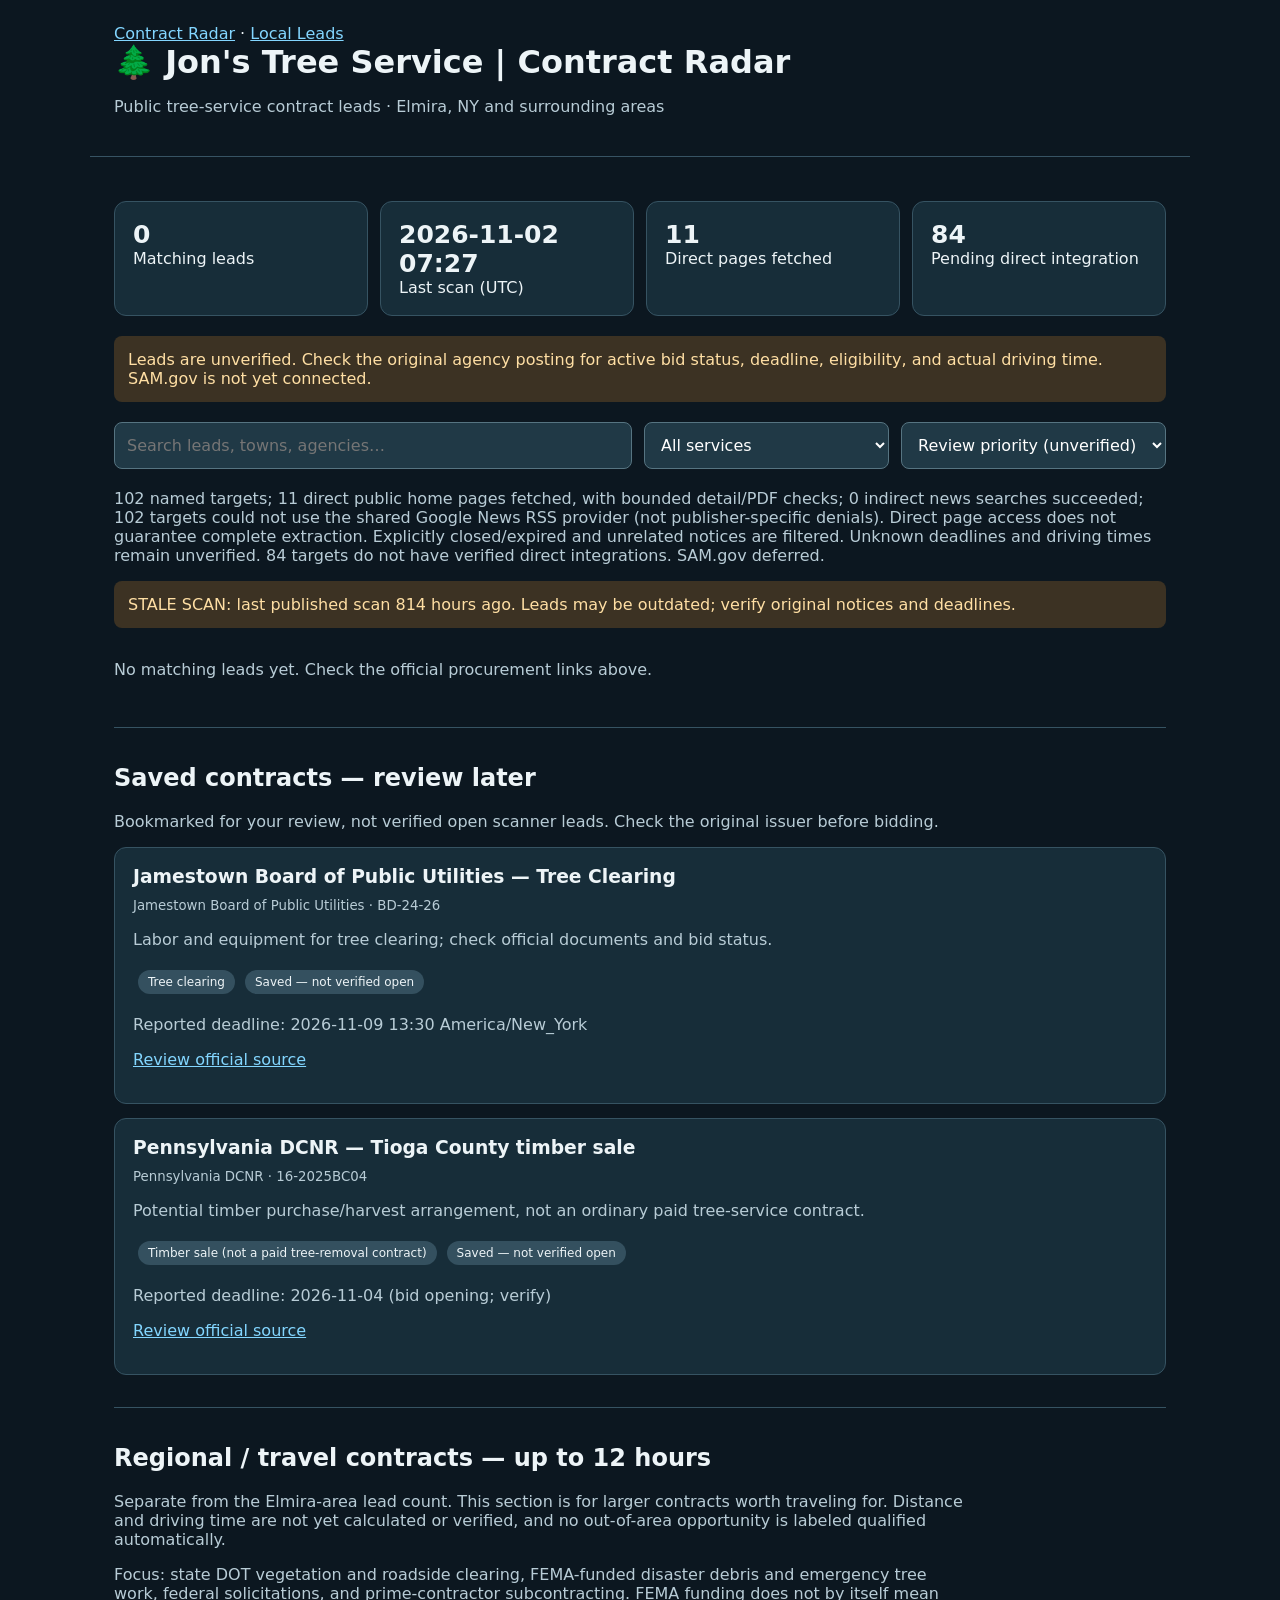
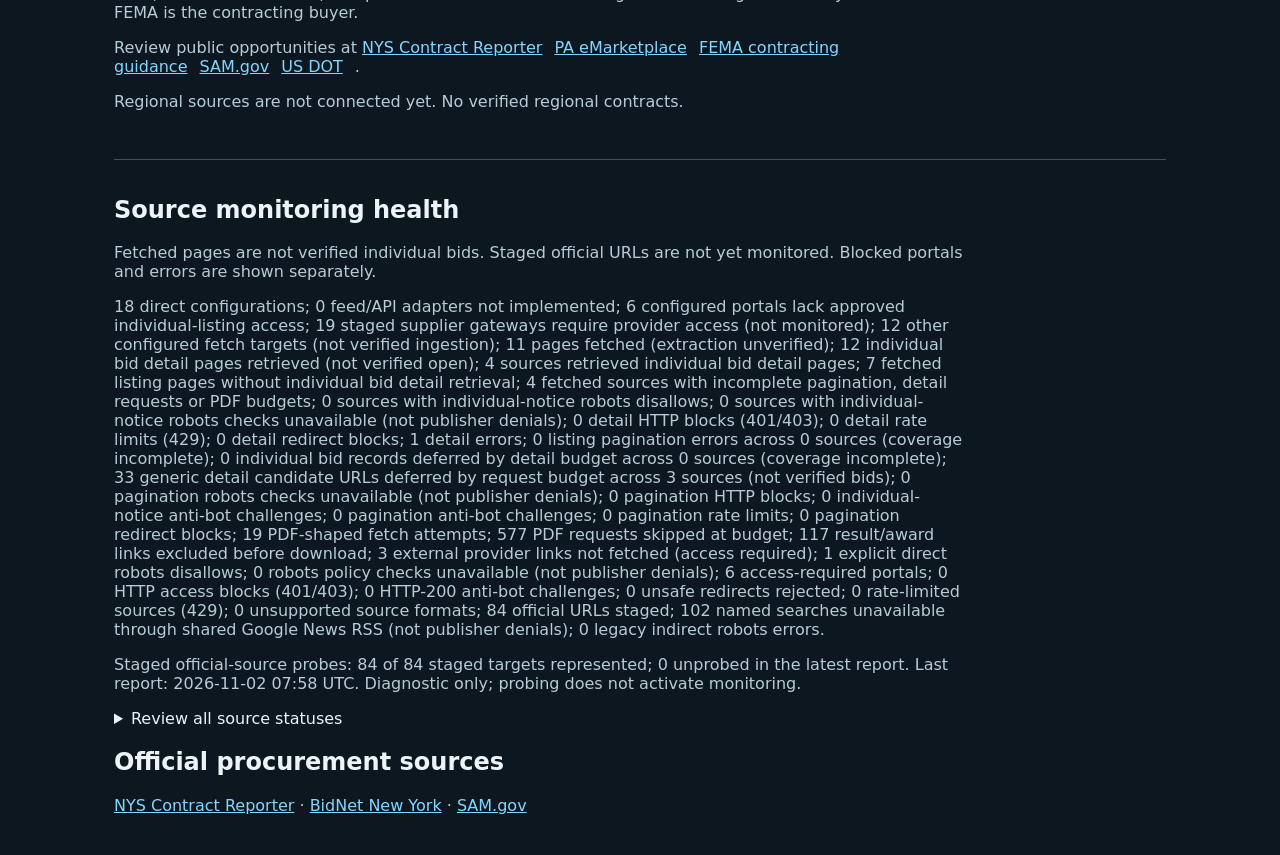
==== commit 45bb1c4c: "Reconcile and display HTTP 200 anti-bot challenge diagnostics" ====
--- a/index.html
+++ b/index.html
@@ -1 +1 @@
-<!doctype html><html lang="en"><meta charset="utf-8"><meta name="viewport" content="width=device-width,initial-scale=1"><title>Jon's Tree Service | Contract Radar</title><style>*{box-sizing:border-box}body{margin:0;background:#0c1720;color:#edf4f7;font:16px system-ui}header,main{padding:24px;max-width:1100px;margin:auto}header{border-bottom:1px solid #375363}h1{margin:0}p,small{color:#b8ccd6}.stats,.controls{display:flex;flex-wrap:wrap;gap:12px;margin:20px 0}.stat,.card{background:#172d39;border:1px solid #365362;border-radius:12px;padding:18px}.stat{flex:1;min-width:180px}.stat b{display:block;font-size:25px}input,select{background:#203946;color:white;border:1px solid #567481;border-radius:8px;padding:12px;font:inherit}input{flex:1;min-width:220px}.cards{display:grid;gap:14px}.card h3{margin:0 0 8px}.card a,a{color:#83d6ff}.notice{padding:14px;background:#3c3223;border-radius:8px;color:#ffdfa4}.tag{display:inline-block;background:#34505f;border-radius:30px;padding:5px 10px;margin:5px;font-size:12px} .regional{margin-top:32px;border-top:1px solid #365362;padding-top:16px}.regional p{max-width:850px}.regional a{margin-right:12px}</style><header><nav aria-label="Radar sections"><a href="./index.html" aria-current="page">Contract Radar</a> · <a href="./local-leads.html">Local Leads</a></nav><h1>🌲 Jon's Tree Service | Contract Radar</h1><p>Public tree-service contract leads · Elmira, NY and surrounding areas</p></header><main><div class="stats"><div class="stat"><b id="count">—</b>Matching leads</div><div class="stat"><b id="updated">—</b>Last scan (UTC)</div><div class="stat"><b id="sources">—</b>Direct pages fetched</div><div class="stat"><b id="pending">—</b>Pending direct integration</div></div><p class="notice">Leads are unverified. Check the original agency posting for active bid status, deadline, eligibility, and actual driving time. SAM.gov is not yet connected.</p><div class="controls"><input id="q" placeholder="Search leads, towns, agencies…" aria-label="Search"><select id="type" aria-label="Service"><option value="">All services</option><option>Tree removal</option><option>Tree trimming</option><option>Land clearing</option><option>Related site prep</option><option>Vegetation management</option><option>Storm cleanup</option></select><select id="sort" aria-label="Sort"><option value="priority">Review priority (unverified)</option><option value="new">Newest first</option><option value="old">Oldest first</option></select></div><p id="status" role="status">Loading…</p><p id="scan-freshness" class="notice" role="status" hidden></p><section id="cards" class="cards"></section><section class="regional" aria-labelledby="saved-heading"><h2 id="saved-heading">Saved contracts — review later</h2><p>Bookmarked for your review, not verified open scanner leads. Check the original issuer before bidding.</p><div id="saved-cards" class="cards"><p>Loading saved contracts…</p></div></section><section class="regional" id="regional-contracts" aria-labelledby="regional-heading"><h2 id="regional-heading">Regional / travel contracts — up to 12 hours</h2><p>Separate from the Elmira-area lead count. This section is for larger contracts worth traveling for. Distance and driving time are not yet calculated or verified, and no out-of-area opportunity is labeled qualified automatically.</p><p>Focus: state DOT vegetation and roadside clearing, FEMA-funded disaster debris and emergency tree work, federal solicitations, and prime-contractor subcontracting. FEMA funding does not by itself mean FEMA is the contracting buyer.</p><p>Review public opportunities at <a href="https://www.nyscr.ny.gov/" target="_blank" rel="noopener noreferrer">NYS Contract Reporter</a><a href="https://www.emarketplace.state.pa.us/" target="_blank" rel="noopener noreferrer">PA eMarketplace</a><a href="https://www.fema.gov/business-industry/doing-business" target="_blank" rel="noopener noreferrer">FEMA contracting guidance</a><a href="https://sam.gov/opportunities" target="_blank" rel="noopener noreferrer">SAM.gov</a><a href="https://www.transportation.gov/" target="_blank" rel="noopener noreferrer">US DOT</a>.</p><p id="regional-status" role="status">Loading regional review feed…</p><div id="regional-cards" class="cards"></div></section><section class="regional" aria-labelledby="source-health-heading"><h2 id="source-health-heading">Source monitoring health</h2><p>Fetched pages are not verified individual bids. Staged official URLs are not yet monitored. Blocked portals and errors are shown separately.</p><p id="health-summary">Waiting for source diagnostics…</p><p id="probe-updated">Staged official source probe results not loaded yet.</p><details><summary>Review all source statuses</summary><div class="controls"><input id="health-search" placeholder="Filter by agency…" aria-label="Filter source names"><select id="health-filter" aria-label="Source monitoring state"><option value="">All monitoring states</option><option value="fetched_unverified">Fetched, extraction unverified</option><option value="robots_blocked">Robots explicitly disallowed</option><option value="robots_policy_unavailable">Robots policy unavailable (retry)</option><option value="access_required">Portal access required</option><option value="staged_access_required">Staged supplier access required</option><option value="staged_official_url">Official URL staged</option><option value="not_configured">Not configured</option><option value="adapter_not_implemented">Feed/API adapter not implemented</option><option value="http_blocked">HTTP access blocked (401/403)</option><option value="redirect_blocked">Unsafe redirect rejected</option><option value="rate_limited">Rate limited (429)</option><option value="unsupported_content">Unsupported page format</option><option value="fetch_error">Fetch error</option><option value="not_fetched">Not fetched</option></select></div><div id="health-list" class="cards"></div></details></section><h2>Official procurement sources</h2><p><a href="https://www.nyscr.ny.gov/">NYS Contract Reporter</a> · <a href="https://www.bidnetdirect.com/new-york">BidNet New York</a> · <a href="https://sam.gov/opportunities">SAM.gov</a></p></main><script>const $=s=>document.querySelector(s);let leads=[],healthRows=[],stagedProbes={},probeReport=null;const esc=s=>String(s??'').replace(/[&<>"']/g,c=>({'&':'&amp;','<':'&lt;','>':'&gt;','"':'&quot;',"'":'&#39;'}[c]));const safeUrl=u=>/^https?:\/\/[a-z0-9.-]+(?::\d+)?(?:[/?#]|$)/i.test(String(u||''))?esc(u):'#';function scanFreshness(value,nowMs=Date.now()){if(typeof value!=='string'||!/(?:Z|[+-]\d{2}:\d{2})$/i.test(value))return 'Scan timestamp missing or without a timezone; feed freshness cannot be confirmed. Verify every bid with its issuer.';const stamp=Date.parse(value);if(!Number.isFinite(stamp))return 'Invalid scan timestamp; feed freshness cannot be confirmed. Verify every bid with its issuer.';const age=nowMs-stamp;if(age< -15*60*1000)return 'Scan timestamp is in the future; clock mismatch. Verify every bid with its issuer.';if(age>=6*60*60*1000)return 'STALE SCAN: last published scan '+Math.floor(age/(60*60*1000))+' hours ago. Leads may be outdated; verify original notices and deadlines.';return '';} function render(){let q=$('#q').value.toLowerCase(),t=$('#type').value;let a=leads.filter(x=>(!t||x.category===t)&&[x.title,x.summary,x.location,x.source].join(' ').toLowerCase().includes(q));a.sort((x,y)=>$('#sort').value==='priority'?(Number(y.review_score||0)-Number(x.review_score||0)||String(y.published).localeCompare(String(x.published))):$('#sort').value==='new'?String(y.published).localeCompare(String(x.published)):String(x.published).localeCompare(String(y.published)));$('#count').textContent=a.length;$('#cards').innerHTML=a.map(x=>'<article class="card"><h3>'+esc(x.title)+'</h3><small>'+esc(x.location)+' · '+esc(x.published)+' · '+esc(x.source)+'</small><p>'+esc(x.summary)+'</p><span class="tag">'+esc(x.category)+'</span><span class="tag">Bid unverified</span>'+(x.review_score!==undefined?'<span class="tag">Review '+esc(x.review_priority||'low')+' ('+esc(x.review_score)+'/100; not verified)</span>':'')+'<p><a href="'+safeUrl(x.url)+'" target="_blank" rel="noopener noreferrer">View original source</a></p></article>').join('')||'<p>No matching leads yet. Check the official procurement links above.</p>'}function renderProbeCoverage(){if(!probeReport||!healthRows.length)return;const staged=healthRows.filter(x=>x.direct_state==='staged_official_url');const missing=staged.filter(x=>!stagedProbes[x.name]);const checked=staged.length-missing.length;const when=probeReport.updated?probeReport.updated.replace('T',' ').slice(0,16)+' UTC':'unknown';$('#probe-updated').textContent='Staged official-source probes: '+checked+' of '+staged.length+' staged targets represented; '+missing.length+' unprobed in the latest report'+(missing.length?' ('+missing.map(x=>x.name).join(', ')+')':'')+'. Last report: '+when+'. Diagnostic only; probing does not activate monitoring.';}function renderHealth(){const q=$('#health-search').value.toLowerCase(),state=$('#health-filter').value;const rows=healthRows.filter(x=>(!state||x.direct_state===state||(state==='staged_access_required'&&x.staged_provider_access_required))&&x.name.toLowerCase().includes(q));$('#health-list').innerHTML=rows.map(x=>{const probe=stagedProbes[x.name];const u=x.direct_url||x.staged_official_url||'';const link=/^https:\/\/[a-z0-9.-]+(?:[:/]|$)/i.test(u)?'<a href="'+esc(u)+'" target="_blank" rel="noopener noreferrer">Official source</a>':'';return '<article class="card"><strong>'+esc(x.name)+'</strong><p><span class="tag">'+esc(x.direct_state.replaceAll('_',' '))+'</span><span class="tag">Indirect: '+esc(x.indirect_state.replaceAll('_',' '))+'</span>'+(x.staged_provider_access_required?'<span class="tag">Supplier authorization required; not monitored</span>':'')+'</p><small>'+esc(x.diagnostic||'No scan yet')+'</small><p>'+esc(x.activation_gate||'')+'</p>'+(x.individual_bid_details_fetched?'<p>'+esc(x.individual_bid_details_fetched)+' individual bid detail pages retrieved; open status still unverified.</p>':'')+(x.external_provider_links_skipped?'<p>'+esc(x.external_provider_links_skipped)+' external provider links not fetched (access required).</p>':'')+(x.detail_access_state&&x.detail_access_state!=='not_attempted'?'<p><span class="tag">Individual notice access: '+esc(x.detail_access_state.replaceAll('_',' '))+'</span>'+(x.detail_errors?' '+esc(x.detail_errors)+' detail errors':'')+(x.pdf_fetch_attempts?' · '+esc(x.pdf_fetch_attempts)+' PDF-shaped fetch attempts':'')+(x.pdf_budget_skips?' · '+esc(x.pdf_budget_skips)+' PDF requests skipped at budget':'')+(x.result_award_links_excluded?' · '+esc(x.result_award_links_excluded)+' result/award links excluded':'')+'</p>':'')+(x.detail_budget_deferred?'<p><span class="tag">Incomplete detail coverage: '+esc(x.detail_budget_deferred)+' individual bid records deferred at request budget</span></p>':'')+(x.detail_candidates_deferred?'<p><span class="tag">Incomplete generic detail coverage: '+esc(x.detail_candidates_deferred)+' candidate URLs not fetched at request budget (not verified bids)</span></p>':'')+(x.pagination_errors?'<p><span class="tag">Incomplete listing: '+esc(x.pagination_errors)+' pagination errors ('+esc(x.pagination_access_state||'unknown')+')</span></p>':'')+(probe?'<p><span class="tag">Staged probe: '+esc(probe.state.replaceAll('_',' '))+'</span>'+(probe.sample_notice_temporal_evidence?' <span class="tag">Sample deadline: '+esc(probe.sample_notice_temporal_evidence.replaceAll('_',' '))+'</span>':'')+'</p>':x.direct_state==='staged_official_url'?'<p>Official-source probe pending.</p>':'')+(probe&&probe.sample_notice_scope_evidence==='listing_card_unverified'?'<p>Sample listing (not verified open): '+esc(probe.sample_notice_listing_title||'Untitled')+' · scope from listing card only: '+esc(probe.sample_notice_listing_scope_category||'not_identified')+'</p>':'')+(probe&&probe.listing_scope_evidence==='isolated_listing_cards_unverified'&&Number.isInteger(probe.listing_relevant_count)?'<p>Listing-card scope matches (not verified open): '+esc(probe.listing_relevant_count)+' of '+esc(probe.individual_records_discovered||0)+' individual links; '+esc((probe.listing_relevant_by_temporal_evidence||{}).future_or_today_unverified||0)+' future/today dates unverified, '+esc((probe.listing_relevant_by_temporal_evidence||{}).deadline_unknown||0)+' deadlines unknown, '+esc((probe.listing_relevant_by_temporal_evidence||{}).closed_or_elapsed||0)+' closed/elapsed, '+esc((probe.listing_relevant_by_temporal_evidence||{}).conflicting_evidence||0)+' conflicting.</p>':'')+(probe&&Number.isInteger(probe.individual_samples_attempted)&&probe.individual_samples_attempted>0?'<p>Individual notice samples: '+esc(probe.individual_samples_attempted)+' attempted; '+esc(Array.isArray(probe.individual_sample_failures)?probe.individual_sample_failures.length:0)+' failed. '+(probe.individual_notice_retrieved?'One notice format confirmed; open status unverified.':'No valid notice format confirmed.')+'</p>':'')+link+'</article>'}).join('')||'<p>No sources match this filter.</p>'}['health-search','health-filter'].forEach(id=>$('#'+id).addEventListener(id==='health-search'?'input':'change',renderHealth));['q','type','sort'].forEach(id=>$('#'+id).addEventListener(id==='q'?'input':'change',render));fetch('./data/opportunities.json?ts='+Date.now()).then(r=>{if(!r.ok)throw Error('Feed unavailable');return r.json()}).then(d=>{leads=d.opportunities||[];$('#updated').textContent=d.updated?d.updated.replace('T',' ').slice(0,16):'Not run';const freshness=scanFreshness(d.updated);$('#scan-freshness').textContent=freshness;$('#scan-freshness').hidden=!freshness;$('#sources').textContent=d.source_coverage?.direct_fetched??Object.values(d.source_status||{}).filter(x=>/direct fetched/.test(x)).length;$('#pending').textContent=d.source_coverage?.pending_direct??'Not reported';$('#status').textContent=d.coverage_note||'';healthRows=d.source_health?.sources||[];renderProbeCoverage();const h=d.source_health?.counts;$('#health-summary').textContent=h?`${h.configured_direct} direct configurations; ${h.configured_unimplemented_adapters??0} feed/API adapters not implemented; ${h.configured_access_required??h.access_required??0} configured portals lack approved individual-listing access; ${h.staged_provider_access_required??0} staged supplier gateways require provider access (not monitored); ${h.configured_fetch_targets??(h.configured_direct-(h.configured_access_required??h.access_required??0))} other configured fetch targets (not verified ingestion); ${h.fetched_unverified} pages fetched (extraction unverified); ${h.individual_bid_details_fetched??0} individual bid detail pages retrieved (not verified open); ${h.individual_detail_retrieval_sources??0} sources retrieved individual bid detail pages; ${h.fetched_without_individual_details_sources??0} fetched listing pages without individual bid detail retrieval; ${h.fetched_with_incomplete_extraction_sources??0} fetched sources with incomplete pagination, detail requests or PDF budgets; ${h.detail_robots_blocked_sources??0} sources with individual-notice robots disallows; ${h.detail_robots_policy_unavailable_sources??0} sources with individual-notice robots checks unavailable (not publisher denials); ${h.detail_http_blocked_sources??0} detail HTTP blocks (401/403); ${h.detail_rate_limited_sources??0} detail rate limits (429); ${h.detail_redirect_blocked_sources??0} detail redirect blocks; ${h.detail_errors??0} detail errors; ${h.pagination_errors??0} listing pagination errors across ${h.pagination_incomplete_sources??0} sources (coverage incomplete); ${h.detail_budget_deferred??0} individual bid records deferred by detail budget across ${h.detail_budget_incomplete_sources??0} sources (coverage incomplete); ${h.detail_candidates_deferred??0} generic detail candidate URLs deferred by request budget across ${h.detail_candidate_incomplete_sources??0} sources (not verified bids); ${h.pagination_robots_policy_unavailable_sources??0} pagination robots checks unavailable (not publisher denials); ${h.pagination_http_blocked_sources??0} pagination HTTP blocks; ${h.pagination_rate_limited_sources??0} pagination rate limits; ${h.pagination_redirect_blocked_sources??0} pagination redirect blocks; ${h.pdf_fetch_attempts??0} PDF-shaped fetch attempts; ${h.pdf_budget_skips??0} PDF requests skipped at budget; ${h.result_award_links_excluded??0} result/award links excluded before download; ${h.external_provider_links_skipped??0} external provider links not fetched (access required); ${h.robots_blocked} explicit direct robots disallows; ${h.robots_policy_unavailable??0} robots policy checks unavailable (not publisher denials); ${h.access_required} access-required portals; ${h.http_blocked??0} HTTP access blocks (401/403); ${h.redirect_blocked??0} unsafe redirects rejected; ${h.rate_limited??0} rate-limited sources (429); ${h.unsupported_content??0} unsupported source formats; ${h.staged_official_url} official URLs staged; ${h.indirect_provider_unavailable_targets??0} named searches unavailable through shared Google News RSS (not publisher denials); ${h.indirect_robots_blocked??0} legacy indirect robots errors.`:'Detailed source health available after next scanner run.';renderHealth();render()}).catch(()=>{$('#status').textContent='Feed unavailable. Run the scheduled scanner.';$('#scan-freshness').textContent='Feed unavailable; current contract status cannot be confirmed.';$('#scan-freshness').hidden=false;render()});fetch('./data/saved_opportunities.json?ts='+Date.now()).then(r=>{if(!r.ok)throw Error('Saved feed unavailable');return r.json()}).then(d=>{$('#saved-cards').innerHTML=(d.opportunities||[]).map(x=>'<article class="card"><h3>'+esc(x.title)+'</h3><small>'+esc(x.agency)+' · '+esc(x.solicitation||'')+'</small><p>'+esc(x.notes||'')+'</p><span class="tag">'+esc(x.category)+'</span><span class="tag">Saved — not verified open</span><p>Reported deadline: '+esc(x.deadline_reported||'Check issuer')+'</p><p><a href="'+safeUrl(x.official_url)+'" target="_blank" rel="noopener noreferrer">Review official source</a></p></article>').join('')||'<p>No saved contracts.</p>'}).catch(()=>{$('#saved-cards').textContent='Saved contracts unavailable.'});fetch('./data/staged_probes.json?ts='+Date.now()).then(r=>{if(!r.ok)throw Error('Probe report unavailable');return r.json()}).then(d=>{probeReport=d;stagedProbes=Object.fromEntries((d.probes||[]).filter(x=>x&&typeof x.name==='string').map(x=>[x.name,x]));renderProbeCoverage();renderHealth()}).catch(()=>{$('#probe-updated').textContent='Staged probe report unavailable; source activation status is unchanged.'});fetch('./data/regional_opportunities.json?ts='+Date.now()).then(r=>{if(!r.ok)throw Error('Regional feed unavailable');return r.json()}).then(d=>{const a=(d.opportunities||[]);$('#regional-status').textContent=a.length?a.length+' regional candidates for manual verification. These do not count as local leads.':(d.coverage_note||'No regional candidates yet.');$('#regional-cards').innerHTML=a.map(x=>'<article class="card"><h3>'+esc(x.title)+'</h3><small>'+esc(x.agency||x.source||'Agency unverified')+' · '+esc(x.location||'Worksite unverified')+'</small><p>'+esc(x.summary||'')+'</p><span class="tag">Priority: '+esc(x.priority||'review')+'</span><span class="tag">Travel: '+(x.travel_verified?esc(x.drive_hours)+' hours verified':'unverified')+'</span><span class="tag">Bid status: verify</span><p><a href="'+safeUrl(x.url)+'" target="_blank" rel="noopener noreferrer">Review original posting</a></p></article>').join('')}).catch(()=>{$('#regional-status').textContent='Regional feed unavailable; no regional contracts verified.'});</script></html>
+<!doctype html><html lang="en"><meta charset="utf-8"><meta name="viewport" content="width=device-width,initial-scale=1"><title>Jon's Tree Service | Contract Radar</title><style>*{box-sizing:border-box}body{margin:0;background:#0c1720;color:#edf4f7;font:16px system-ui}header,main{padding:24px;max-width:1100px;margin:auto}header{border-bottom:1px solid #375363}h1{margin:0}p,small{color:#b8ccd6}.stats,.controls{display:flex;flex-wrap:wrap;gap:12px;margin:20px 0}.stat,.card{background:#172d39;border:1px solid #365362;border-radius:12px;padding:18px}.stat{flex:1;min-width:180px}.stat b{display:block;font-size:25px}input,select{background:#203946;color:white;border:1px solid #567481;border-radius:8px;padding:12px;font:inherit}input{flex:1;min-width:220px}.cards{display:grid;gap:14px}.card h3{margin:0 0 8px}.card a,a{color:#83d6ff}.notice{padding:14px;background:#3c3223;border-radius:8px;color:#ffdfa4}.tag{display:inline-block;background:#34505f;border-radius:30px;padding:5px 10px;margin:5px;font-size:12px} .regional{margin-top:32px;border-top:1px solid #365362;padding-top:16px}.regional p{max-width:850px}.regional a{margin-right:12px}</style><header><nav aria-label="Radar sections"><a href="./index.html" aria-current="page">Contract Radar</a> · <a href="./local-leads.html">Local Leads</a></nav><h1>🌲 Jon's Tree Service | Contract Radar</h1><p>Public tree-service contract leads · Elmira, NY and surrounding areas</p></header><main><div class="stats"><div class="stat"><b id="count">—</b>Matching leads</div><div class="stat"><b id="updated">—</b>Last scan (UTC)</div><div class="stat"><b id="sources">—</b>Direct pages fetched</div><div class="stat"><b id="pending">—</b>Pending direct integration</div></div><p class="notice">Leads are unverified. Check the original agency posting for active bid status, deadline, eligibility, and actual driving time. SAM.gov is not yet connected.</p><div class="controls"><input id="q" placeholder="Search leads, towns, agencies…" aria-label="Search"><select id="type" aria-label="Service"><option value="">All services</option><option>Tree removal</option><option>Tree trimming</option><option>Land clearing</option><option>Related site prep</option><option>Vegetation management</option><option>Storm cleanup</option></select><select id="sort" aria-label="Sort"><option value="priority">Review priority (unverified)</option><option value="new">Newest first</option><option value="old">Oldest first</option></select></div><p id="status" role="status">Loading…</p><p id="scan-freshness" class="notice" role="status" hidden></p><section id="cards" class="cards"></section><section class="regional" aria-labelledby="saved-heading"><h2 id="saved-heading">Saved contracts — review later</h2><p>Bookmarked for your review, not verified open scanner leads. Check the original issuer before bidding.</p><div id="saved-cards" class="cards"><p>Loading saved contracts…</p></div></section><section class="regional" id="regional-contracts" aria-labelledby="regional-heading"><h2 id="regional-heading">Regional / travel contracts — up to 12 hours</h2><p>Separate from the Elmira-area lead count. This section is for larger contracts worth traveling for. Distance and driving time are not yet calculated or verified, and no out-of-area opportunity is labeled qualified automatically.</p><p>Focus: state DOT vegetation and roadside clearing, FEMA-funded disaster debris and emergency tree work, federal solicitations, and prime-contractor subcontracting. FEMA funding does not by itself mean FEMA is the contracting buyer.</p><p>Review public opportunities at <a href="https://www.nyscr.ny.gov/" target="_blank" rel="noopener noreferrer">NYS Contract Reporter</a><a href="https://www.emarketplace.state.pa.us/" target="_blank" rel="noopener noreferrer">PA eMarketplace</a><a href="https://www.fema.gov/business-industry/doing-business" target="_blank" rel="noopener noreferrer">FEMA contracting guidance</a><a href="https://sam.gov/opportunities" target="_blank" rel="noopener noreferrer">SAM.gov</a><a href="https://www.transportation.gov/" target="_blank" rel="noopener noreferrer">US DOT</a>.</p><p id="regional-status" role="status">Loading regional review feed…</p><div id="regional-cards" class="cards"></div></section><section class="regional" aria-labelledby="source-health-heading"><h2 id="source-health-heading">Source monitoring health</h2><p>Fetched pages are not verified individual bids. Staged official URLs are not yet monitored. Blocked portals and errors are shown separately.</p><p id="health-summary">Waiting for source diagnostics…</p><p id="probe-updated">Staged official source probe results not loaded yet.</p><details><summary>Review all source statuses</summary><div class="controls"><input id="health-search" placeholder="Filter by agency…" aria-label="Filter source names"><select id="health-filter" aria-label="Source monitoring state"><option value="">All monitoring states</option><option value="fetched_unverified">Fetched, extraction unverified</option><option value="robots_blocked">Robots explicitly disallowed</option><option value="robots_policy_unavailable">Robots policy unavailable (retry)</option><option value="access_required">Portal access required</option><option value="staged_access_required">Staged supplier access required</option><option value="staged_official_url">Official URL staged</option><option value="not_configured">Not configured</option><option value="adapter_not_implemented">Feed/API adapter not implemented</option><option value="http_blocked">HTTP access blocked (401/403)</option><option value="challenge_blocked">Anti-bot challenge (HTTP 200)</option><option value="redirect_blocked">Unsafe redirect rejected</option><option value="rate_limited">Rate limited (429)</option><option value="unsupported_content">Unsupported page format</option><option value="fetch_error">Fetch error</option><option value="not_fetched">Not fetched</option></select></div><div id="health-list" class="cards"></div></details></section><h2>Official procurement sources</h2><p><a href="https://www.nyscr.ny.gov/">NYS Contract Reporter</a> · <a href="https://www.bidnetdirect.com/new-york">BidNet New York</a> · <a href="https://sam.gov/opportunities">SAM.gov</a></p></main><script>const $=s=>document.querySelector(s);let leads=[],healthRows=[],stagedProbes={},probeReport=null;const esc=s=>String(s??'').replace(/[&<>"']/g,c=>({'&':'&amp;','<':'&lt;','>':'&gt;','"':'&quot;',"'":'&#39;'}[c]));const safeUrl=u=>/^https?:\/\/[a-z0-9.-]+(?::\d+)?(?:[/?#]|$)/i.test(String(u||''))?esc(u):'#';function scanFreshness(value,nowMs=Date.now()){if(typeof value!=='string'||!/(?:Z|[+-]\d{2}:\d{2})$/i.test(value))return 'Scan timestamp missing or without a timezone; feed freshness cannot be confirmed. Verify every bid with its issuer.';const stamp=Date.parse(value);if(!Number.isFinite(stamp))return 'Invalid scan timestamp; feed freshness cannot be confirmed. Verify every bid with its issuer.';const age=nowMs-stamp;if(age< -15*60*1000)return 'Scan timestamp is in the future; clock mismatch. Verify every bid with its issuer.';if(age>=6*60*60*1000)return 'STALE SCAN: last published scan '+Math.floor(age/(60*60*1000))+' hours ago. Leads may be outdated; verify original notices and deadlines.';return '';} function render(){let q=$('#q').value.toLowerCase(),t=$('#type').value;let a=leads.filter(x=>(!t||x.category===t)&&[x.title,x.summary,x.location,x.source].join(' ').toLowerCase().includes(q));a.sort((x,y)=>$('#sort').value==='priority'?(Number(y.review_score||0)-Number(x.review_score||0)||String(y.published).localeCompare(String(x.published))):$('#sort').value==='new'?String(y.published).localeCompare(String(x.published)):String(x.published).localeCompare(String(y.published)));$('#count').textContent=a.length;$('#cards').innerHTML=a.map(x=>'<article class="card"><h3>'+esc(x.title)+'</h3><small>'+esc(x.location)+' · '+esc(x.published)+' · '+esc(x.source)+'</small><p>'+esc(x.summary)+'</p><span class="tag">'+esc(x.category)+'</span><span class="tag">Bid unverified</span>'+(x.review_score!==undefined?'<span class="tag">Review '+esc(x.review_priority||'low')+' ('+esc(x.review_score)+'/100; not verified)</span>':'')+'<p><a href="'+safeUrl(x.url)+'" target="_blank" rel="noopener noreferrer">View original source</a></p></article>').join('')||'<p>No matching leads yet. Check the official procurement links above.</p>'}function renderProbeCoverage(){if(!probeReport||!healthRows.length)return;const staged=healthRows.filter(x=>x.direct_state==='staged_official_url');const missing=staged.filter(x=>!stagedProbes[x.name]);const checked=staged.length-missing.length;const when=probeReport.updated?probeReport.updated.replace('T',' ').slice(0,16)+' UTC':'unknown';$('#probe-updated').textContent='Staged official-source probes: '+checked+' of '+staged.length+' staged targets represented; '+missing.length+' unprobed in the latest report'+(missing.length?' ('+missing.map(x=>x.name).join(', ')+')':'')+'. Last report: '+when+'. Diagnostic only; probing does not activate monitoring.';}function renderHealth(){const q=$('#health-search').value.toLowerCase(),state=$('#health-filter').value;const rows=healthRows.filter(x=>(!state||x.direct_state===state||(state==='staged_access_required'&&x.staged_provider_access_required))&&x.name.toLowerCase().includes(q));$('#health-list').innerHTML=rows.map(x=>{const probe=stagedProbes[x.name];const u=x.direct_url||x.staged_official_url||'';const link=/^https:\/\/[a-z0-9.-]+(?:[:/]|$)/i.test(u)?'<a href="'+esc(u)+'" target="_blank" rel="noopener noreferrer">Official source</a>':'';return '<article class="card"><strong>'+esc(x.name)+'</strong><p><span class="tag">'+esc(x.direct_state.replaceAll('_',' '))+'</span><span class="tag">Indirect: '+esc(x.indirect_state.replaceAll('_',' '))+'</span>'+(x.staged_provider_access_required?'<span class="tag">Supplier authorization required; not monitored</span>':'')+'</p><small>'+esc(x.diagnostic||'No scan yet')+'</small><p>'+esc(x.activation_gate||'')+'</p>'+(x.individual_bid_details_fetched?'<p>'+esc(x.individual_bid_details_fetched)+' individual bid detail pages retrieved; open status still unverified.</p>':'')+(x.external_provider_links_skipped?'<p>'+esc(x.external_provider_links_skipped)+' external provider links not fetched (access required).</p>':'')+(x.detail_access_state&&x.detail_access_state!=='not_attempted'?'<p><span class="tag">Individual notice access: '+esc(x.detail_access_state.replaceAll('_',' '))+'</span>'+(x.detail_errors?' '+esc(x.detail_errors)+' detail errors':'')+(x.pdf_fetch_attempts?' · '+esc(x.pdf_fetch_attempts)+' PDF-shaped fetch attempts':'')+(x.pdf_budget_skips?' · '+esc(x.pdf_budget_skips)+' PDF requests skipped at budget':'')+(x.result_award_links_excluded?' · '+esc(x.result_award_links_excluded)+' result/award links excluded':'')+'</p>':'')+(x.detail_budget_deferred?'<p><span class="tag">Incomplete detail coverage: '+esc(x.detail_budget_deferred)+' individual bid records deferred at request budget</span></p>':'')+(x.detail_candidates_deferred?'<p><span class="tag">Incomplete generic detail coverage: '+esc(x.detail_candidates_deferred)+' candidate URLs not fetched at request budget (not verified bids)</span></p>':'')+(x.pagination_errors?'<p><span class="tag">Incomplete listing: '+esc(x.pagination_errors)+' pagination errors ('+esc(x.pagination_access_state||'unknown')+')</span></p>':'')+(probe?'<p><span class="tag">Staged probe: '+esc(probe.state.replaceAll('_',' '))+'</span>'+(probe.sample_notice_temporal_evidence?' <span class="tag">Sample deadline: '+esc(probe.sample_notice_temporal_evidence.replaceAll('_',' '))+'</span>':'')+'</p>':x.direct_state==='staged_official_url'?'<p>Official-source probe pending.</p>':'')+(probe&&probe.sample_notice_scope_evidence==='listing_card_unverified'?'<p>Sample listing (not verified open): '+esc(probe.sample_notice_listing_title||'Untitled')+' · scope from listing card only: '+esc(probe.sample_notice_listing_scope_category||'not_identified')+'</p>':'')+(probe&&probe.listing_scope_evidence==='isolated_listing_cards_unverified'&&Number.isInteger(probe.listing_relevant_count)?'<p>Listing-card scope matches (not verified open): '+esc(probe.listing_relevant_count)+' of '+esc(probe.individual_records_discovered||0)+' individual links; '+esc((probe.listing_relevant_by_temporal_evidence||{}).future_or_today_unverified||0)+' future/today dates unverified, '+esc((probe.listing_relevant_by_temporal_evidence||{}).deadline_unknown||0)+' deadlines unknown, '+esc((probe.listing_relevant_by_temporal_evidence||{}).closed_or_elapsed||0)+' closed/elapsed, '+esc((probe.listing_relevant_by_temporal_evidence||{}).conflicting_evidence||0)+' conflicting.</p>':'')+(probe&&Number.isInteger(probe.individual_samples_attempted)&&probe.individual_samples_attempted>0?'<p>Individual notice samples: '+esc(probe.individual_samples_attempted)+' attempted; '+esc(Array.isArray(probe.individual_sample_failures)?probe.individual_sample_failures.length:0)+' failed. '+(probe.individual_notice_retrieved?'One notice format confirmed; open status unverified.':'No valid notice format confirmed.')+'</p>':'')+link+'</article>'}).join('')||'<p>No sources match this filter.</p>'}['health-search','health-filter'].forEach(id=>$('#'+id).addEventListener(id==='health-search'?'input':'change',renderHealth));['q','type','sort'].forEach(id=>$('#'+id).addEventListener(id==='q'?'input':'change',render));fetch('./data/opportunities.json?ts='+Date.now()).then(r=>{if(!r.ok)throw Error('Feed unavailable');return r.json()}).then(d=>{leads=d.opportunities||[];$('#updated').textContent=d.updated?d.updated.replace('T',' ').slice(0,16):'Not run';const freshness=scanFreshness(d.updated);$('#scan-freshness').textContent=freshness;$('#scan-freshness').hidden=!freshness;$('#sources').textContent=d.source_coverage?.direct_fetched??Object.values(d.source_status||{}).filter(x=>/direct fetched/.test(x)).length;$('#pending').textContent=d.source_coverage?.pending_direct??'Not reported';$('#status').textContent=d.coverage_note||'';healthRows=d.source_health?.sources||[];renderProbeCoverage();const h=d.source_health?.counts;$('#health-summary').textContent=h?`${h.configured_direct} direct configurations; ${h.configured_unimplemented_adapters??0} feed/API adapters not implemented; ${h.configured_access_required??h.access_required??0} configured portals lack approved individual-listing access; ${h.staged_provider_access_required??0} staged supplier gateways require provider access (not monitored); ${h.configured_fetch_targets??(h.configured_direct-(h.configured_access_required??h.access_required??0))} other configured fetch targets (not verified ingestion); ${h.fetched_unverified} pages fetched (extraction unverified); ${h.individual_bid_details_fetched??0} individual bid detail pages retrieved (not verified open); ${h.individual_detail_retrieval_sources??0} sources retrieved individual bid detail pages; ${h.fetched_without_individual_details_sources??0} fetched listing pages without individual bid detail retrieval; ${h.fetched_with_incomplete_extraction_sources??0} fetched sources with incomplete pagination, detail requests or PDF budgets; ${h.detail_robots_blocked_sources??0} sources with individual-notice robots disallows; ${h.detail_robots_policy_unavailable_sources??0} sources with individual-notice robots checks unavailable (not publisher denials); ${h.detail_http_blocked_sources??0} detail HTTP blocks (401/403); ${h.detail_rate_limited_sources??0} detail rate limits (429); ${h.detail_redirect_blocked_sources??0} detail redirect blocks; ${h.detail_errors??0} detail errors; ${h.pagination_errors??0} listing pagination errors across ${h.pagination_incomplete_sources??0} sources (coverage incomplete); ${h.detail_budget_deferred??0} individual bid records deferred by detail budget across ${h.detail_budget_incomplete_sources??0} sources (coverage incomplete); ${h.detail_candidates_deferred??0} generic detail candidate URLs deferred by request budget across ${h.detail_candidate_incomplete_sources??0} sources (not verified bids); ${h.pagination_robots_policy_unavailable_sources??0} pagination robots checks unavailable (not publisher denials); ${h.pagination_http_blocked_sources??0} pagination HTTP blocks; ${h.detail_challenge_blocked_sources??0} individual-notice anti-bot challenges; ${h.pagination_challenge_blocked_sources??0} pagination anti-bot challenges; ${h.pagination_rate_limited_sources??0} pagination rate limits; ${h.pagination_redirect_blocked_sources??0} pagination redirect blocks; ${h.pdf_fetch_attempts??0} PDF-shaped fetch attempts; ${h.pdf_budget_skips??0} PDF requests skipped at budget; ${h.result_award_links_excluded??0} result/award links excluded before download; ${h.external_provider_links_skipped??0} external provider links not fetched (access required); ${h.robots_blocked} explicit direct robots disallows; ${h.robots_policy_unavailable??0} robots policy checks unavailable (not publisher denials); ${h.access_required} access-required portals; ${h.http_blocked??0} HTTP access blocks (401/403); ${h.challenge_blocked??0} HTTP-200 anti-bot challenges; ${h.redirect_blocked??0} unsafe redirects rejected; ${h.rate_limited??0} rate-limited sources (429); ${h.unsupported_content??0} unsupported source formats; ${h.staged_official_url} official URLs staged; ${h.indirect_provider_unavailable_targets??0} named searches unavailable through shared Google News RSS (not publisher denials); ${h.indirect_robots_blocked??0} legacy indirect robots errors.`:'Detailed source health available after next scanner run.';renderHealth();render()}).catch(()=>{$('#status').textContent='Feed unavailable. Run the scheduled scanner.';$('#scan-freshness').textContent='Feed unavailable; current contract status cannot be confirmed.';$('#scan-freshness').hidden=false;render()});fetch('./data/saved_opportunities.json?ts='+Date.now()).then(r=>{if(!r.ok)throw Error('Saved feed unavailable');return r.json()}).then(d=>{$('#saved-cards').innerHTML=(d.opportunities||[]).map(x=>'<article class="card"><h3>'+esc(x.title)+'</h3><small>'+esc(x.agency)+' · '+esc(x.solicitation||'')+'</small><p>'+esc(x.notes||'')+'</p><span class="tag">'+esc(x.category)+'</span><span class="tag">Saved — not verified open</span><p>Reported deadline: '+esc(x.deadline_reported||'Check issuer')+'</p><p><a href="'+safeUrl(x.official_url)+'" target="_blank" rel="noopener noreferrer">Review official source</a></p></article>').join('')||'<p>No saved contracts.</p>'}).catch(()=>{$('#saved-cards').textContent='Saved contracts unavailable.'});fetch('./data/staged_probes.json?ts='+Date.now()).then(r=>{if(!r.ok)throw Error('Probe report unavailable');return r.json()}).then(d=>{probeReport=d;stagedProbes=Object.fromEntries((d.probes||[]).filter(x=>x&&typeof x.name==='string').map(x=>[x.name,x]));renderProbeCoverage();renderHealth()}).catch(()=>{$('#probe-updated').textContent='Staged probe report unavailable; source activation status is unchanged.'});fetch('./data/regional_opportunities.json?ts='+Date.now()).then(r=>{if(!r.ok)throw Error('Regional feed unavailable');return r.json()}).then(d=>{const a=(d.opportunities||[]);$('#regional-status').textContent=a.length?a.length+' regional candidates for manual verification. These do not count as local leads.':(d.coverage_note||'No regional candidates yet.');$('#regional-cards').innerHTML=a.map(x=>'<article class="card"><h3>'+esc(x.title)+'</h3><small>'+esc(x.agency||x.source||'Agency unverified')+' · '+esc(x.location||'Worksite unverified')+'</small><p>'+esc(x.summary||'')+'</p><span class="tag">Priority: '+esc(x.priority||'review')+'</span><span class="tag">Travel: '+(x.travel_verified?esc(x.drive_hours)+' hours verified':'unverified')+'</span><span class="tag">Bid status: verify</span><p><a href="'+safeUrl(x.url)+'" target="_blank" rel="noopener noreferrer">Review original posting</a></p></article>').join('')}).catch(()=>{$('#regional-status').textContent='Regional feed unavailable; no regional contracts verified.'});</script></html>
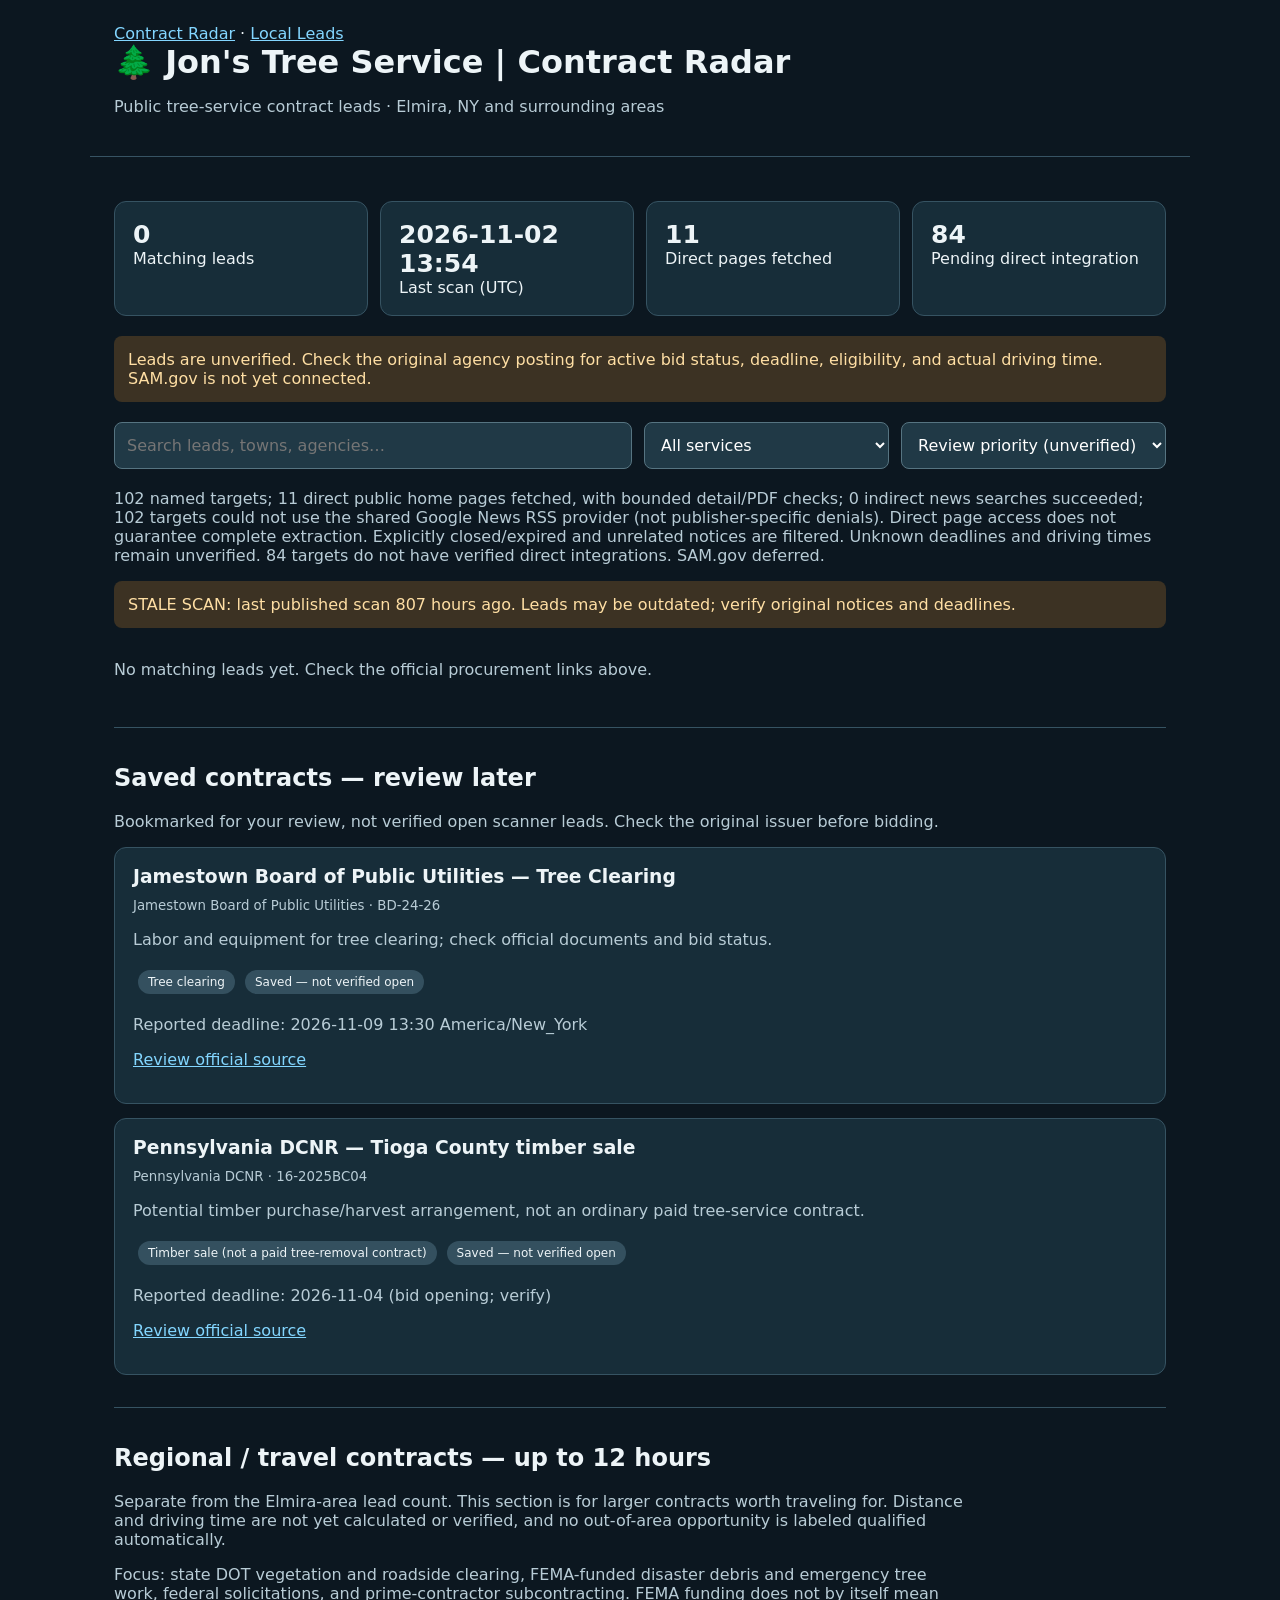
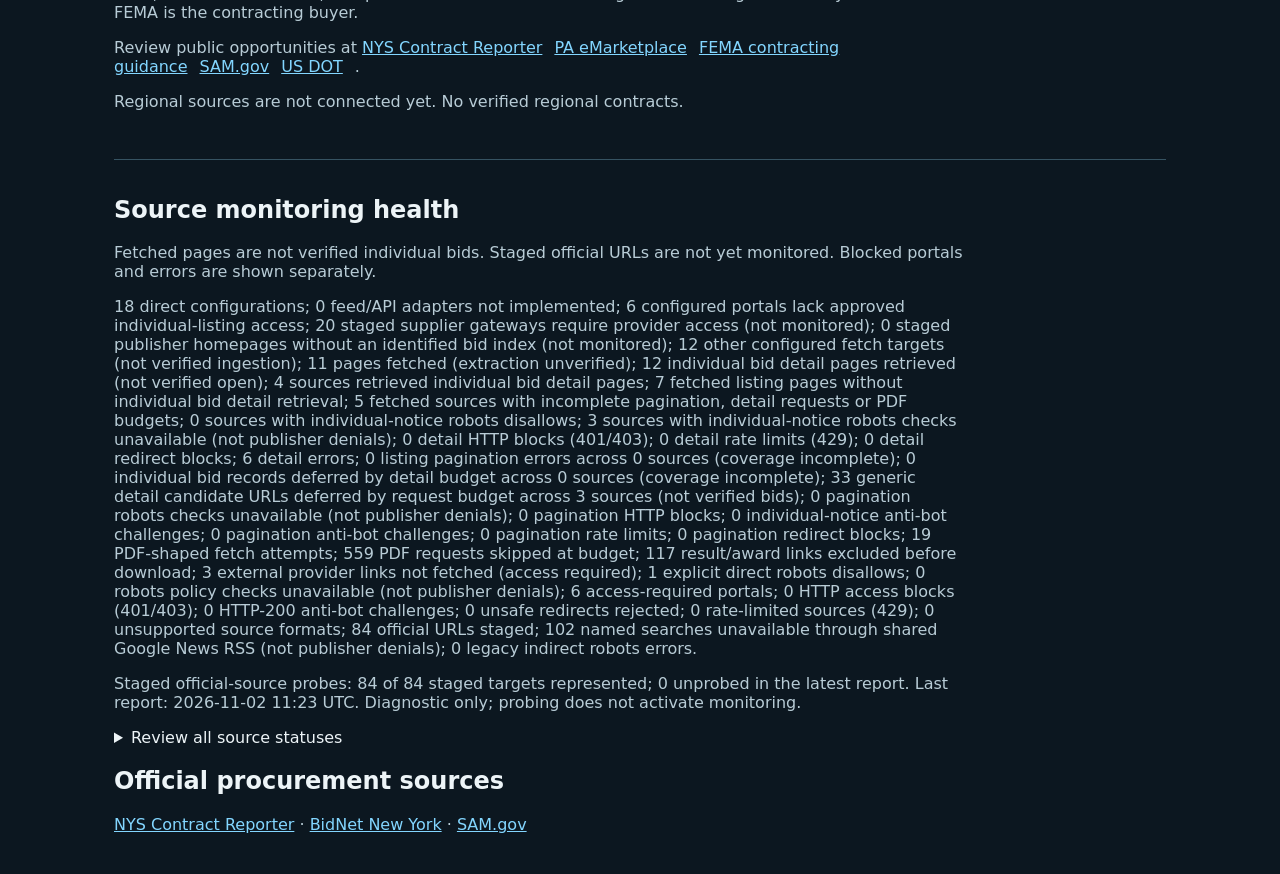
==== commit 8f11f539: "Show publisher-homepage-only gap in source dashboard" ====
--- a/index.html
+++ b/index.html
@@ -1 +1 @@
-<!doctype html><html lang="en"><meta charset="utf-8"><meta name="viewport" content="width=device-width,initial-scale=1"><title>Jon's Tree Service | Contract Radar</title><style>*{box-sizing:border-box}body{margin:0;background:#0c1720;color:#edf4f7;font:16px system-ui}header,main{padding:24px;max-width:1100px;margin:auto}header{border-bottom:1px solid #375363}h1{margin:0}p,small{color:#b8ccd6}.stats,.controls{display:flex;flex-wrap:wrap;gap:12px;margin:20px 0}.stat,.card{background:#172d39;border:1px solid #365362;border-radius:12px;padding:18px}.stat{flex:1;min-width:180px}.stat b{display:block;font-size:25px}input,select{background:#203946;color:white;border:1px solid #567481;border-radius:8px;padding:12px;font:inherit}input{flex:1;min-width:220px}.cards{display:grid;gap:14px}.card h3{margin:0 0 8px}.card a,a{color:#83d6ff}.notice{padding:14px;background:#3c3223;border-radius:8px;color:#ffdfa4}.tag{display:inline-block;background:#34505f;border-radius:30px;padding:5px 10px;margin:5px;font-size:12px} .regional{margin-top:32px;border-top:1px solid #365362;padding-top:16px}.regional p{max-width:850px}.regional a{margin-right:12px}</style><header><nav aria-label="Radar sections"><a href="./index.html" aria-current="page">Contract Radar</a> · <a href="./local-leads.html">Local Leads</a></nav><h1>🌲 Jon's Tree Service | Contract Radar</h1><p>Public tree-service contract leads · Elmira, NY and surrounding areas</p></header><main><div class="stats"><div class="stat"><b id="count">—</b>Matching leads</div><div class="stat"><b id="updated">—</b>Last scan (UTC)</div><div class="stat"><b id="sources">—</b>Direct pages fetched</div><div class="stat"><b id="pending">—</b>Pending direct integration</div></div><p class="notice">Leads are unverified. Check the original agency posting for active bid status, deadline, eligibility, and actual driving time. SAM.gov is not yet connected.</p><div class="controls"><input id="q" placeholder="Search leads, towns, agencies…" aria-label="Search"><select id="type" aria-label="Service"><option value="">All services</option><option>Tree removal</option><option>Tree trimming</option><option>Land clearing</option><option>Related site prep</option><option>Vegetation management</option><option>Storm cleanup</option></select><select id="sort" aria-label="Sort"><option value="priority">Review priority (unverified)</option><option value="new">Newest first</option><option value="old">Oldest first</option></select></div><p id="status" role="status">Loading…</p><p id="scan-freshness" class="notice" role="status" hidden></p><section id="cards" class="cards"></section><section class="regional" aria-labelledby="saved-heading"><h2 id="saved-heading">Saved contracts — review later</h2><p>Bookmarked for your review, not verified open scanner leads. Check the original issuer before bidding.</p><div id="saved-cards" class="cards"><p>Loading saved contracts…</p></div></section><section class="regional" id="regional-contracts" aria-labelledby="regional-heading"><h2 id="regional-heading">Regional / travel contracts — up to 12 hours</h2><p>Separate from the Elmira-area lead count. This section is for larger contracts worth traveling for. Distance and driving time are not yet calculated or verified, and no out-of-area opportunity is labeled qualified automatically.</p><p>Focus: state DOT vegetation and roadside clearing, FEMA-funded disaster debris and emergency tree work, federal solicitations, and prime-contractor subcontracting. FEMA funding does not by itself mean FEMA is the contracting buyer.</p><p>Review public opportunities at <a href="https://www.nyscr.ny.gov/" target="_blank" rel="noopener noreferrer">NYS Contract Reporter</a><a href="https://www.emarketplace.state.pa.us/" target="_blank" rel="noopener noreferrer">PA eMarketplace</a><a href="https://www.fema.gov/business-industry/doing-business" target="_blank" rel="noopener noreferrer">FEMA contracting guidance</a><a href="https://sam.gov/opportunities" target="_blank" rel="noopener noreferrer">SAM.gov</a><a href="https://www.transportation.gov/" target="_blank" rel="noopener noreferrer">US DOT</a>.</p><p id="regional-status" role="status">Loading regional review feed…</p><div id="regional-cards" class="cards"></div></section><section class="regional" aria-labelledby="source-health-heading"><h2 id="source-health-heading">Source monitoring health</h2><p>Fetched pages are not verified individual bids. Staged official URLs are not yet monitored. Blocked portals and errors are shown separately.</p><p id="health-summary">Waiting for source diagnostics…</p><p id="probe-updated">Staged official source probe results not loaded yet.</p><details><summary>Review all source statuses</summary><div class="controls"><input id="health-search" placeholder="Filter by agency…" aria-label="Filter source names"><select id="health-filter" aria-label="Source monitoring state"><option value="">All monitoring states</option><option value="fetched_unverified">Fetched, extraction unverified</option><option value="robots_blocked">Robots explicitly disallowed</option><option value="robots_policy_unavailable">Robots policy unavailable (retry)</option><option value="access_required">Portal access required</option><option value="staged_access_required">Staged supplier access required</option><option value="staged_official_url">Official URL staged</option><option value="not_configured">Not configured</option><option value="adapter_not_implemented">Feed/API adapter not implemented</option><option value="http_blocked">HTTP access blocked (401/403)</option><option value="challenge_blocked">Anti-bot challenge (HTTP 200)</option><option value="redirect_blocked">Unsafe redirect rejected</option><option value="rate_limited">Rate limited (429)</option><option value="unsupported_content">Unsupported page format</option><option value="fetch_error">Fetch error</option><option value="not_fetched">Not fetched</option></select></div><div id="health-list" class="cards"></div></details></section><h2>Official procurement sources</h2><p><a href="https://www.nyscr.ny.gov/">NYS Contract Reporter</a> · <a href="https://www.bidnetdirect.com/new-york">BidNet New York</a> · <a href="https://sam.gov/opportunities">SAM.gov</a></p></main><script>const $=s=>document.querySelector(s);let leads=[],healthRows=[],stagedProbes={},probeReport=null;const esc=s=>String(s??'').replace(/[&<>"']/g,c=>({'&':'&amp;','<':'&lt;','>':'&gt;','"':'&quot;',"'":'&#39;'}[c]));const safeUrl=u=>/^https?:\/\/[a-z0-9.-]+(?::\d+)?(?:[/?#]|$)/i.test(String(u||''))?esc(u):'#';function scanFreshness(value,nowMs=Date.now()){if(typeof value!=='string'||!/(?:Z|[+-]\d{2}:\d{2})$/i.test(value))return 'Scan timestamp missing or without a timezone; feed freshness cannot be confirmed. Verify every bid with its issuer.';const stamp=Date.parse(value);if(!Number.isFinite(stamp))return 'Invalid scan timestamp; feed freshness cannot be confirmed. Verify every bid with its issuer.';const age=nowMs-stamp;if(age< -15*60*1000)return 'Scan timestamp is in the future; clock mismatch. Verify every bid with its issuer.';if(age>=6*60*60*1000)return 'STALE SCAN: last published scan '+Math.floor(age/(60*60*1000))+' hours ago. Leads may be outdated; verify original notices and deadlines.';return '';} function render(){let q=$('#q').value.toLowerCase(),t=$('#type').value;let a=leads.filter(x=>(!t||x.category===t)&&[x.title,x.summary,x.location,x.source].join(' ').toLowerCase().includes(q));a.sort((x,y)=>$('#sort').value==='priority'?(Number(y.review_score||0)-Number(x.review_score||0)||String(y.published).localeCompare(String(x.published))):$('#sort').value==='new'?String(y.published).localeCompare(String(x.published)):String(x.published).localeCompare(String(y.published)));$('#count').textContent=a.length;$('#cards').innerHTML=a.map(x=>'<article class="card"><h3>'+esc(x.title)+'</h3><small>'+esc(x.location)+' · '+esc(x.published)+' · '+esc(x.source)+'</small><p>'+esc(x.summary)+'</p><span class="tag">'+esc(x.category)+'</span><span class="tag">Bid unverified</span>'+(x.review_score!==undefined?'<span class="tag">Review '+esc(x.review_priority||'low')+' ('+esc(x.review_score)+'/100; not verified)</span>':'')+'<p><a href="'+safeUrl(x.url)+'" target="_blank" rel="noopener noreferrer">View original source</a></p></article>').join('')||'<p>No matching leads yet. Check the official procurement links above.</p>'}function renderProbeCoverage(){if(!probeReport||!healthRows.length)return;const staged=healthRows.filter(x=>x.direct_state==='staged_official_url');const missing=staged.filter(x=>!stagedProbes[x.name]);const checked=staged.length-missing.length;const when=probeReport.updated?probeReport.updated.replace('T',' ').slice(0,16)+' UTC':'unknown';$('#probe-updated').textContent='Staged official-source probes: '+checked+' of '+staged.length+' staged targets represented; '+missing.length+' unprobed in the latest report'+(missing.length?' ('+missing.map(x=>x.name).join(', ')+')':'')+'. Last report: '+when+'. Diagnostic only; probing does not activate monitoring.';}function renderHealth(){const q=$('#health-search').value.toLowerCase(),state=$('#health-filter').value;const rows=healthRows.filter(x=>(!state||x.direct_state===state||(state==='staged_access_required'&&x.staged_provider_access_required))&&x.name.toLowerCase().includes(q));$('#health-list').innerHTML=rows.map(x=>{const probe=stagedProbes[x.name];const u=x.direct_url||x.staged_official_url||'';const link=/^https:\/\/[a-z0-9.-]+(?:[:/]|$)/i.test(u)?'<a href="'+esc(u)+'" target="_blank" rel="noopener noreferrer">Official source</a>':'';return '<article class="card"><strong>'+esc(x.name)+'</strong><p><span class="tag">'+esc(x.direct_state.replaceAll('_',' '))+'</span><span class="tag">Indirect: '+esc(x.indirect_state.replaceAll('_',' '))+'</span>'+(x.staged_provider_access_required?'<span class="tag">Supplier authorization required; not monitored</span>':'')+'</p><small>'+esc(x.diagnostic||'No scan yet')+'</small><p>'+esc(x.activation_gate||'')+'</p>'+(x.individual_bid_details_fetched?'<p>'+esc(x.individual_bid_details_fetched)+' individual bid detail pages retrieved; open status still unverified.</p>':'')+(x.external_provider_links_skipped?'<p>'+esc(x.external_provider_links_skipped)+' external provider links not fetched (access required).</p>':'')+(x.detail_access_state&&x.detail_access_state!=='not_attempted'?'<p><span class="tag">Individual notice access: '+esc(x.detail_access_state.replaceAll('_',' '))+'</span>'+(x.detail_errors?' '+esc(x.detail_errors)+' detail errors':'')+(x.pdf_fetch_attempts?' · '+esc(x.pdf_fetch_attempts)+' PDF-shaped fetch attempts':'')+(x.pdf_budget_skips?' · '+esc(x.pdf_budget_skips)+' PDF requests skipped at budget':'')+(x.result_award_links_excluded?' · '+esc(x.result_award_links_excluded)+' result/award links excluded':'')+'</p>':'')+(x.detail_budget_deferred?'<p><span class="tag">Incomplete detail coverage: '+esc(x.detail_budget_deferred)+' individual bid records deferred at request budget</span></p>':'')+(x.detail_candidates_deferred?'<p><span class="tag">Incomplete generic detail coverage: '+esc(x.detail_candidates_deferred)+' candidate URLs not fetched at request budget (not verified bids)</span></p>':'')+(x.pagination_errors?'<p><span class="tag">Incomplete listing: '+esc(x.pagination_errors)+' pagination errors ('+esc(x.pagination_access_state||'unknown')+')</span></p>':'')+(probe?'<p><span class="tag">Staged probe: '+esc(probe.state.replaceAll('_',' '))+'</span>'+(probe.sample_notice_temporal_evidence?' <span class="tag">Sample deadline: '+esc(probe.sample_notice_temporal_evidence.replaceAll('_',' '))+'</span>':'')+'</p>':x.direct_state==='staged_official_url'?'<p>Official-source probe pending.</p>':'')+(probe&&probe.sample_notice_scope_evidence==='listing_card_unverified'?'<p>Sample listing (not verified open): '+esc(probe.sample_notice_listing_title||'Untitled')+' · scope from listing card only: '+esc(probe.sample_notice_listing_scope_category||'not_identified')+'</p>':'')+(probe&&probe.listing_scope_evidence==='isolated_listing_cards_unverified'&&Number.isInteger(probe.listing_relevant_count)?'<p>Listing-card scope matches (not verified open): '+esc(probe.listing_relevant_count)+' of '+esc(probe.individual_records_discovered||0)+' individual links; '+esc((probe.listing_relevant_by_temporal_evidence||{}).future_or_today_unverified||0)+' future/today dates unverified, '+esc((probe.listing_relevant_by_temporal_evidence||{}).deadline_unknown||0)+' deadlines unknown, '+esc((probe.listing_relevant_by_temporal_evidence||{}).closed_or_elapsed||0)+' closed/elapsed, '+esc((probe.listing_relevant_by_temporal_evidence||{}).conflicting_evidence||0)+' conflicting.</p>':'')+(probe&&Number.isInteger(probe.individual_samples_attempted)&&probe.individual_samples_attempted>0?'<p>Individual notice samples: '+esc(probe.individual_samples_attempted)+' attempted; '+esc(Array.isArray(probe.individual_sample_failures)?probe.individual_sample_failures.length:0)+' failed. '+(probe.individual_notice_retrieved?'One notice format confirmed; open status unverified.':'No valid notice format confirmed.')+'</p>':'')+link+'</article>'}).join('')||'<p>No sources match this filter.</p>'}['health-search','health-filter'].forEach(id=>$('#'+id).addEventListener(id==='health-search'?'input':'change',renderHealth));['q','type','sort'].forEach(id=>$('#'+id).addEventListener(id==='q'?'input':'change',render));fetch('./data/opportunities.json?ts='+Date.now()).then(r=>{if(!r.ok)throw Error('Feed unavailable');return r.json()}).then(d=>{leads=d.opportunities||[];$('#updated').textContent=d.updated?d.updated.replace('T',' ').slice(0,16):'Not run';const freshness=scanFreshness(d.updated);$('#scan-freshness').textContent=freshness;$('#scan-freshness').hidden=!freshness;$('#sources').textContent=d.source_coverage?.direct_fetched??Object.values(d.source_status||{}).filter(x=>/direct fetched/.test(x)).length;$('#pending').textContent=d.source_coverage?.pending_direct??'Not reported';$('#status').textContent=d.coverage_note||'';healthRows=d.source_health?.sources||[];renderProbeCoverage();const h=d.source_health?.counts;$('#health-summary').textContent=h?`${h.configured_direct} direct configurations; ${h.configured_unimplemented_adapters??0} feed/API adapters not implemented; ${h.configured_access_required??h.access_required??0} configured portals lack approved individual-listing access; ${h.staged_provider_access_required??0} staged supplier gateways require provider access (not monitored); ${h.configured_fetch_targets??(h.configured_direct-(h.configured_access_required??h.access_required??0))} other configured fetch targets (not verified ingestion); ${h.fetched_unverified} pages fetched (extraction unverified); ${h.individual_bid_details_fetched??0} individual bid detail pages retrieved (not verified open); ${h.individual_detail_retrieval_sources??0} sources retrieved individual bid detail pages; ${h.fetched_without_individual_details_sources??0} fetched listing pages without individual bid detail retrieval; ${h.fetched_with_incomplete_extraction_sources??0} fetched sources with incomplete pagination, detail requests or PDF budgets; ${h.detail_robots_blocked_sources??0} sources with individual-notice robots disallows; ${h.detail_robots_policy_unavailable_sources??0} sources with individual-notice robots checks unavailable (not publisher denials); ${h.detail_http_blocked_sources??0} detail HTTP blocks (401/403); ${h.detail_rate_limited_sources??0} detail rate limits (429); ${h.detail_redirect_blocked_sources??0} detail redirect blocks; ${h.detail_errors??0} detail errors; ${h.pagination_errors??0} listing pagination errors across ${h.pagination_incomplete_sources??0} sources (coverage incomplete); ${h.detail_budget_deferred??0} individual bid records deferred by detail budget across ${h.detail_budget_incomplete_sources??0} sources (coverage incomplete); ${h.detail_candidates_deferred??0} generic detail candidate URLs deferred by request budget across ${h.detail_candidate_incomplete_sources??0} sources (not verified bids); ${h.pagination_robots_policy_unavailable_sources??0} pagination robots checks unavailable (not publisher denials); ${h.pagination_http_blocked_sources??0} pagination HTTP blocks; ${h.detail_challenge_blocked_sources??0} individual-notice anti-bot challenges; ${h.pagination_challenge_blocked_sources??0} pagination anti-bot challenges; ${h.pagination_rate_limited_sources??0} pagination rate limits; ${h.pagination_redirect_blocked_sources??0} pagination redirect blocks; ${h.pdf_fetch_attempts??0} PDF-shaped fetch attempts; ${h.pdf_budget_skips??0} PDF requests skipped at budget; ${h.result_award_links_excluded??0} result/award links excluded before download; ${h.external_provider_links_skipped??0} external provider links not fetched (access required); ${h.robots_blocked} explicit direct robots disallows; ${h.robots_policy_unavailable??0} robots policy checks unavailable (not publisher denials); ${h.access_required} access-required portals; ${h.http_blocked??0} HTTP access blocks (401/403); ${h.challenge_blocked??0} HTTP-200 anti-bot challenges; ${h.redirect_blocked??0} unsafe redirects rejected; ${h.rate_limited??0} rate-limited sources (429); ${h.unsupported_content??0} unsupported source formats; ${h.staged_official_url} official URLs staged; ${h.indirect_provider_unavailable_targets??0} named searches unavailable through shared Google News RSS (not publisher denials); ${h.indirect_robots_blocked??0} legacy indirect robots errors.`:'Detailed source health available after next scanner run.';renderHealth();render()}).catch(()=>{$('#status').textContent='Feed unavailable. Run the scheduled scanner.';$('#scan-freshness').textContent='Feed unavailable; current contract status cannot be confirmed.';$('#scan-freshness').hidden=false;render()});fetch('./data/saved_opportunities.json?ts='+Date.now()).then(r=>{if(!r.ok)throw Error('Saved feed unavailable');return r.json()}).then(d=>{$('#saved-cards').innerHTML=(d.opportunities||[]).map(x=>'<article class="card"><h3>'+esc(x.title)+'</h3><small>'+esc(x.agency)+' · '+esc(x.solicitation||'')+'</small><p>'+esc(x.notes||'')+'</p><span class="tag">'+esc(x.category)+'</span><span class="tag">Saved — not verified open</span><p>Reported deadline: '+esc(x.deadline_reported||'Check issuer')+'</p><p><a href="'+safeUrl(x.official_url)+'" target="_blank" rel="noopener noreferrer">Review official source</a></p></article>').join('')||'<p>No saved contracts.</p>'}).catch(()=>{$('#saved-cards').textContent='Saved contracts unavailable.'});fetch('./data/staged_probes.json?ts='+Date.now()).then(r=>{if(!r.ok)throw Error('Probe report unavailable');return r.json()}).then(d=>{probeReport=d;stagedProbes=Object.fromEntries((d.probes||[]).filter(x=>x&&typeof x.name==='string').map(x=>[x.name,x]));renderProbeCoverage();renderHealth()}).catch(()=>{$('#probe-updated').textContent='Staged probe report unavailable; source activation status is unchanged.'});fetch('./data/regional_opportunities.json?ts='+Date.now()).then(r=>{if(!r.ok)throw Error('Regional feed unavailable');return r.json()}).then(d=>{const a=(d.opportunities||[]);$('#regional-status').textContent=a.length?a.length+' regional candidates for manual verification. These do not count as local leads.':(d.coverage_note||'No regional candidates yet.');$('#regional-cards').innerHTML=a.map(x=>'<article class="card"><h3>'+esc(x.title)+'</h3><small>'+esc(x.agency||x.source||'Agency unverified')+' · '+esc(x.location||'Worksite unverified')+'</small><p>'+esc(x.summary||'')+'</p><span class="tag">Priority: '+esc(x.priority||'review')+'</span><span class="tag">Travel: '+(x.travel_verified?esc(x.drive_hours)+' hours verified':'unverified')+'</span><span class="tag">Bid status: verify</span><p><a href="'+safeUrl(x.url)+'" target="_blank" rel="noopener noreferrer">Review original posting</a></p></article>').join('')}).catch(()=>{$('#regional-status').textContent='Regional feed unavailable; no regional contracts verified.'});</script></html>
+<!doctype html><html lang="en"><meta charset="utf-8"><meta name="viewport" content="width=device-width,initial-scale=1"><title>Jon's Tree Service | Contract Radar</title><style>*{box-sizing:border-box}body{margin:0;background:#0c1720;color:#edf4f7;font:16px system-ui}header,main{padding:24px;max-width:1100px;margin:auto}header{border-bottom:1px solid #375363}h1{margin:0}p,small{color:#b8ccd6}.stats,.controls{display:flex;flex-wrap:wrap;gap:12px;margin:20px 0}.stat,.card{background:#172d39;border:1px solid #365362;border-radius:12px;padding:18px}.stat{flex:1;min-width:180px}.stat b{display:block;font-size:25px}input,select{background:#203946;color:white;border:1px solid #567481;border-radius:8px;padding:12px;font:inherit}input{flex:1;min-width:220px}.cards{display:grid;gap:14px}.card h3{margin:0 0 8px}.card a,a{color:#83d6ff}.notice{padding:14px;background:#3c3223;border-radius:8px;color:#ffdfa4}.tag{display:inline-block;background:#34505f;border-radius:30px;padding:5px 10px;margin:5px;font-size:12px} .regional{margin-top:32px;border-top:1px solid #365362;padding-top:16px}.regional p{max-width:850px}.regional a{margin-right:12px}</style><header><nav aria-label="Radar sections"><a href="./index.html" aria-current="page">Contract Radar</a> · <a href="./local-leads.html">Local Leads</a></nav><h1>🌲 Jon's Tree Service | Contract Radar</h1><p>Public tree-service contract leads · Elmira, NY and surrounding areas</p></header><main><div class="stats"><div class="stat"><b id="count">—</b>Matching leads</div><div class="stat"><b id="updated">—</b>Last scan (UTC)</div><div class="stat"><b id="sources">—</b>Direct pages fetched</div><div class="stat"><b id="pending">—</b>Pending direct integration</div></div><p class="notice">Leads are unverified. Check the original agency posting for active bid status, deadline, eligibility, and actual driving time. SAM.gov is not yet connected.</p><div class="controls"><input id="q" placeholder="Search leads, towns, agencies…" aria-label="Search"><select id="type" aria-label="Service"><option value="">All services</option><option>Tree removal</option><option>Tree trimming</option><option>Land clearing</option><option>Related site prep</option><option>Vegetation management</option><option>Storm cleanup</option></select><select id="sort" aria-label="Sort"><option value="priority">Review priority (unverified)</option><option value="new">Newest first</option><option value="old">Oldest first</option></select></div><p id="status" role="status">Loading…</p><p id="scan-freshness" class="notice" role="status" hidden></p><section id="cards" class="cards"></section><section class="regional" aria-labelledby="saved-heading"><h2 id="saved-heading">Saved contracts — review later</h2><p>Bookmarked for your review, not verified open scanner leads. Check the original issuer before bidding.</p><div id="saved-cards" class="cards"><p>Loading saved contracts…</p></div></section><section class="regional" id="regional-contracts" aria-labelledby="regional-heading"><h2 id="regional-heading">Regional / travel contracts — up to 12 hours</h2><p>Separate from the Elmira-area lead count. This section is for larger contracts worth traveling for. Distance and driving time are not yet calculated or verified, and no out-of-area opportunity is labeled qualified automatically.</p><p>Focus: state DOT vegetation and roadside clearing, FEMA-funded disaster debris and emergency tree work, federal solicitations, and prime-contractor subcontracting. FEMA funding does not by itself mean FEMA is the contracting buyer.</p><p>Review public opportunities at <a href="https://www.nyscr.ny.gov/" target="_blank" rel="noopener noreferrer">NYS Contract Reporter</a><a href="https://www.emarketplace.state.pa.us/" target="_blank" rel="noopener noreferrer">PA eMarketplace</a><a href="https://www.fema.gov/business-industry/doing-business" target="_blank" rel="noopener noreferrer">FEMA contracting guidance</a><a href="https://sam.gov/opportunities" target="_blank" rel="noopener noreferrer">SAM.gov</a><a href="https://www.transportation.gov/" target="_blank" rel="noopener noreferrer">US DOT</a>.</p><p id="regional-status" role="status">Loading regional review feed…</p><div id="regional-cards" class="cards"></div></section><section class="regional" aria-labelledby="source-health-heading"><h2 id="source-health-heading">Source monitoring health</h2><p>Fetched pages are not verified individual bids. Staged official URLs are not yet monitored. Blocked portals and errors are shown separately.</p><p id="health-summary">Waiting for source diagnostics…</p><p id="probe-updated">Staged official source probe results not loaded yet.</p><details><summary>Review all source statuses</summary><div class="controls"><input id="health-search" placeholder="Filter by agency…" aria-label="Filter source names"><select id="health-filter" aria-label="Source monitoring state"><option value="">All monitoring states</option><option value="fetched_unverified">Fetched, extraction unverified</option><option value="robots_blocked">Robots explicitly disallowed</option><option value="robots_policy_unavailable">Robots policy unavailable (retry)</option><option value="access_required">Portal access required</option><option value="staged_access_required">Staged supplier access required</option><option value="staged_publisher_only">Staged publisher homepage (no bid index)</option><option value="staged_official_url">Official URL staged</option><option value="not_configured">Not configured</option><option value="adapter_not_implemented">Feed/API adapter not implemented</option><option value="http_blocked">HTTP access blocked (401/403)</option><option value="challenge_blocked">Anti-bot challenge (HTTP 200)</option><option value="redirect_blocked">Unsafe redirect rejected</option><option value="rate_limited">Rate limited (429)</option><option value="unsupported_content">Unsupported page format</option><option value="fetch_error">Fetch error</option><option value="not_fetched">Not fetched</option></select></div><div id="health-list" class="cards"></div></details></section><h2>Official procurement sources</h2><p><a href="https://www.nyscr.ny.gov/">NYS Contract Reporter</a> · <a href="https://www.bidnetdirect.com/new-york">BidNet New York</a> · <a href="https://sam.gov/opportunities">SAM.gov</a></p></main><script>const $=s=>document.querySelector(s);let leads=[],healthRows=[],stagedProbes={},probeReport=null;const esc=s=>String(s??'').replace(/[&<>"']/g,c=>({'&':'&amp;','<':'&lt;','>':'&gt;','"':'&quot;',"'":'&#39;'}[c]));const safeUrl=u=>/^https?:\/\/[a-z0-9.-]+(?::\d+)?(?:[/?#]|$)/i.test(String(u||''))?esc(u):'#';function scanFreshness(value,nowMs=Date.now()){if(typeof value!=='string'||!/(?:Z|[+-]\d{2}:\d{2})$/i.test(value))return 'Scan timestamp missing or without a timezone; feed freshness cannot be confirmed. Verify every bid with its issuer.';const stamp=Date.parse(value);if(!Number.isFinite(stamp))return 'Invalid scan timestamp; feed freshness cannot be confirmed. Verify every bid with its issuer.';const age=nowMs-stamp;if(age< -15*60*1000)return 'Scan timestamp is in the future; clock mismatch. Verify every bid with its issuer.';if(age>=6*60*60*1000)return 'STALE SCAN: last published scan '+Math.floor(age/(60*60*1000))+' hours ago. Leads may be outdated; verify original notices and deadlines.';return '';} function render(){let q=$('#q').value.toLowerCase(),t=$('#type').value;let a=leads.filter(x=>(!t||x.category===t)&&[x.title,x.summary,x.location,x.source].join(' ').toLowerCase().includes(q));a.sort((x,y)=>$('#sort').value==='priority'?(Number(y.review_score||0)-Number(x.review_score||0)||String(y.published).localeCompare(String(x.published))):$('#sort').value==='new'?String(y.published).localeCompare(String(x.published)):String(x.published).localeCompare(String(y.published)));$('#count').textContent=a.length;$('#cards').innerHTML=a.map(x=>'<article class="card"><h3>'+esc(x.title)+'</h3><small>'+esc(x.location)+' · '+esc(x.published)+' · '+esc(x.source)+'</small><p>'+esc(x.summary)+'</p><span class="tag">'+esc(x.category)+'</span><span class="tag">Bid unverified</span>'+(x.review_score!==undefined?'<span class="tag">Review '+esc(x.review_priority||'low')+' ('+esc(x.review_score)+'/100; not verified)</span>':'')+'<p><a href="'+safeUrl(x.url)+'" target="_blank" rel="noopener noreferrer">View original source</a></p></article>').join('')||'<p>No matching leads yet. Check the official procurement links above.</p>'}function renderProbeCoverage(){if(!probeReport||!healthRows.length)return;const staged=healthRows.filter(x=>x.direct_state==='staged_official_url');const missing=staged.filter(x=>!stagedProbes[x.name]);const checked=staged.length-missing.length;const when=probeReport.updated?probeReport.updated.replace('T',' ').slice(0,16)+' UTC':'unknown';$('#probe-updated').textContent='Staged official-source probes: '+checked+' of '+staged.length+' staged targets represented; '+missing.length+' unprobed in the latest report'+(missing.length?' ('+missing.map(x=>x.name).join(', ')+')':'')+'. Last report: '+when+'. Diagnostic only; probing does not activate monitoring.';}function renderHealth(){const q=$('#health-search').value.toLowerCase(),state=$('#health-filter').value;const rows=healthRows.filter(x=>(!state||x.direct_state===state||(state==='staged_access_required'&&x.staged_provider_access_required)||(state==='staged_publisher_only'&&x.staged_publisher_entrypoint_only))&&x.name.toLowerCase().includes(q));$('#health-list').innerHTML=rows.map(x=>{const probe=stagedProbes[x.name];const u=x.direct_url||x.staged_official_url||'';const link=/^https:\/\/[a-z0-9.-]+(?:[:/]|$)/i.test(u)?'<a href="'+esc(u)+'" target="_blank" rel="noopener noreferrer">Official source</a>':'';return '<article class="card"><strong>'+esc(x.name)+'</strong><p><span class="tag">'+esc(x.direct_state.replaceAll('_',' '))+'</span><span class="tag">Indirect: '+esc(x.indirect_state.replaceAll('_',' '))+'</span>'+(x.staged_provider_access_required?'<span class="tag">Supplier authorization required; not monitored</span>':'')+(x.staged_publisher_entrypoint_only?'<span class="tag">Publisher homepage only; bid index not identified</span>':'')+'</p><small>'+esc(x.diagnostic||'No scan yet')+'</small><p>'+esc(x.activation_gate||'')+'</p>'+(x.individual_bid_details_fetched?'<p>'+esc(x.individual_bid_details_fetched)+' individual bid detail pages retrieved; open status still unverified.</p>':'')+(x.external_provider_links_skipped?'<p>'+esc(x.external_provider_links_skipped)+' external provider links not fetched (access required).</p>':'')+(x.detail_access_state&&x.detail_access_state!=='not_attempted'?'<p><span class="tag">Individual notice access: '+esc(x.detail_access_state.replaceAll('_',' '))+'</span>'+(x.detail_errors?' '+esc(x.detail_errors)+' detail errors':'')+(x.pdf_fetch_attempts?' · '+esc(x.pdf_fetch_attempts)+' PDF-shaped fetch attempts':'')+(x.pdf_budget_skips?' · '+esc(x.pdf_budget_skips)+' PDF requests skipped at budget':'')+(x.result_award_links_excluded?' · '+esc(x.result_award_links_excluded)+' result/award links excluded':'')+'</p>':'')+(x.detail_budget_deferred?'<p><span class="tag">Incomplete detail coverage: '+esc(x.detail_budget_deferred)+' individual bid records deferred at request budget</span></p>':'')+(x.detail_candidates_deferred?'<p><span class="tag">Incomplete generic detail coverage: '+esc(x.detail_candidates_deferred)+' candidate URLs not fetched at request budget (not verified bids)</span></p>':'')+(x.pagination_errors?'<p><span class="tag">Incomplete listing: '+esc(x.pagination_errors)+' pagination errors ('+esc(x.pagination_access_state||'unknown')+')</span></p>':'')+(probe?'<p><span class="tag">Staged probe: '+esc(probe.state.replaceAll('_',' '))+'</span>'+(probe.sample_notice_temporal_evidence?' <span class="tag">Sample deadline: '+esc(probe.sample_notice_temporal_evidence.replaceAll('_',' '))+'</span>':'')+'</p>':x.direct_state==='staged_official_url'?'<p>Official-source probe pending.</p>':'')+(probe&&probe.sample_notice_scope_evidence==='listing_card_unverified'?'<p>Sample listing (not verified open): '+esc(probe.sample_notice_listing_title||'Untitled')+' · scope from listing card only: '+esc(probe.sample_notice_listing_scope_category||'not_identified')+'</p>':'')+(probe&&probe.listing_scope_evidence==='isolated_listing_cards_unverified'&&Number.isInteger(probe.listing_relevant_count)?'<p>Listing-card scope matches (not verified open): '+esc(probe.listing_relevant_count)+' of '+esc(probe.individual_records_discovered||0)+' individual links; '+esc((probe.listing_relevant_by_temporal_evidence||{}).future_or_today_unverified||0)+' future/today dates unverified, '+esc((probe.listing_relevant_by_temporal_evidence||{}).deadline_unknown||0)+' deadlines unknown, '+esc((probe.listing_relevant_by_temporal_evidence||{}).closed_or_elapsed||0)+' closed/elapsed, '+esc((probe.listing_relevant_by_temporal_evidence||{}).conflicting_evidence||0)+' conflicting.</p>':'')+(probe&&Number.isInteger(probe.individual_samples_attempted)&&probe.individual_samples_attempted>0?'<p>Individual notice samples: '+esc(probe.individual_samples_attempted)+' attempted; '+esc(Array.isArray(probe.individual_sample_failures)?probe.individual_sample_failures.length:0)+' failed. '+(probe.individual_notice_retrieved?'One notice format confirmed; open status unverified.':'No valid notice format confirmed.')+'</p>':'')+link+'</article>'}).join('')||'<p>No sources match this filter.</p>'}['health-search','health-filter'].forEach(id=>$('#'+id).addEventListener(id==='health-search'?'input':'change',renderHealth));['q','type','sort'].forEach(id=>$('#'+id).addEventListener(id==='q'?'input':'change',render));fetch('./data/opportunities.json?ts='+Date.now()).then(r=>{if(!r.ok)throw Error('Feed unavailable');return r.json()}).then(d=>{leads=d.opportunities||[];$('#updated').textContent=d.updated?d.updated.replace('T',' ').slice(0,16):'Not run';const freshness=scanFreshness(d.updated);$('#scan-freshness').textContent=freshness;$('#scan-freshness').hidden=!freshness;$('#sources').textContent=d.source_coverage?.direct_fetched??Object.values(d.source_status||{}).filter(x=>/direct fetched/.test(x)).length;$('#pending').textContent=d.source_coverage?.pending_direct??'Not reported';$('#status').textContent=d.coverage_note||'';healthRows=d.source_health?.sources||[];renderProbeCoverage();const h=d.source_health?.counts;$('#health-summary').textContent=h?`${h.configured_direct} direct configurations; ${h.configured_unimplemented_adapters??0} feed/API adapters not implemented; ${h.configured_access_required??h.access_required??0} configured portals lack approved individual-listing access; ${h.staged_provider_access_required??0} staged supplier gateways require provider access (not monitored); ${h.staged_publisher_entrypoints_only??0} staged publisher homepages without an identified bid index (not monitored); ${h.configured_fetch_targets??(h.configured_direct-(h.configured_access_required??h.access_required??0))} other configured fetch targets (not verified ingestion); ${h.fetched_unverified} pages fetched (extraction unverified); ${h.individual_bid_details_fetched??0} individual bid detail pages retrieved (not verified open); ${h.individual_detail_retrieval_sources??0} sources retrieved individual bid detail pages; ${h.fetched_without_individual_details_sources??0} fetched listing pages without individual bid detail retrieval; ${h.fetched_with_incomplete_extraction_sources??0} fetched sources with incomplete pagination, detail requests or PDF budgets; ${h.detail_robots_blocked_sources??0} sources with individual-notice robots disallows; ${h.detail_robots_policy_unavailable_sources??0} sources with individual-notice robots checks unavailable (not publisher denials); ${h.detail_http_blocked_sources??0} detail HTTP blocks (401/403); ${h.detail_rate_limited_sources??0} detail rate limits (429); ${h.detail_redirect_blocked_sources??0} detail redirect blocks; ${h.detail_errors??0} detail errors; ${h.pagination_errors??0} listing pagination errors across ${h.pagination_incomplete_sources??0} sources (coverage incomplete); ${h.detail_budget_deferred??0} individual bid records deferred by detail budget across ${h.detail_budget_incomplete_sources??0} sources (coverage incomplete); ${h.detail_candidates_deferred??0} generic detail candidate URLs deferred by request budget across ${h.detail_candidate_incomplete_sources??0} sources (not verified bids); ${h.pagination_robots_policy_unavailable_sources??0} pagination robots checks unavailable (not publisher denials); ${h.pagination_http_blocked_sources??0} pagination HTTP blocks; ${h.detail_challenge_blocked_sources??0} individual-notice anti-bot challenges; ${h.pagination_challenge_blocked_sources??0} pagination anti-bot challenges; ${h.pagination_rate_limited_sources??0} pagination rate limits; ${h.pagination_redirect_blocked_sources??0} pagination redirect blocks; ${h.pdf_fetch_attempts??0} PDF-shaped fetch attempts; ${h.pdf_budget_skips??0} PDF requests skipped at budget; ${h.result_award_links_excluded??0} result/award links excluded before download; ${h.external_provider_links_skipped??0} external provider links not fetched (access required); ${h.robots_blocked} explicit direct robots disallows; ${h.robots_policy_unavailable??0} robots policy checks unavailable (not publisher denials); ${h.access_required} access-required portals; ${h.http_blocked??0} HTTP access blocks (401/403); ${h.challenge_blocked??0} HTTP-200 anti-bot challenges; ${h.redirect_blocked??0} unsafe redirects rejected; ${h.rate_limited??0} rate-limited sources (429); ${h.unsupported_content??0} unsupported source formats; ${h.staged_official_url} official URLs staged; ${h.indirect_provider_unavailable_targets??0} named searches unavailable through shared Google News RSS (not publisher denials); ${h.indirect_robots_blocked??0} legacy indirect robots errors.`:'Detailed source health available after next scanner run.';renderHealth();render()}).catch(()=>{$('#status').textContent='Feed unavailable. Run the scheduled scanner.';$('#scan-freshness').textContent='Feed unavailable; current contract status cannot be confirmed.';$('#scan-freshness').hidden=false;render()});fetch('./data/saved_opportunities.json?ts='+Date.now()).then(r=>{if(!r.ok)throw Error('Saved feed unavailable');return r.json()}).then(d=>{$('#saved-cards').innerHTML=(d.opportunities||[]).map(x=>'<article class="card"><h3>'+esc(x.title)+'</h3><small>'+esc(x.agency)+' · '+esc(x.solicitation||'')+'</small><p>'+esc(x.notes||'')+'</p><span class="tag">'+esc(x.category)+'</span><span class="tag">Saved — not verified open</span><p>Reported deadline: '+esc(x.deadline_reported||'Check issuer')+'</p><p><a href="'+safeUrl(x.official_url)+'" target="_blank" rel="noopener noreferrer">Review official source</a></p></article>').join('')||'<p>No saved contracts.</p>'}).catch(()=>{$('#saved-cards').textContent='Saved contracts unavailable.'});fetch('./data/staged_probes.json?ts='+Date.now()).then(r=>{if(!r.ok)throw Error('Probe report unavailable');return r.json()}).then(d=>{probeReport=d;stagedProbes=Object.fromEntries((d.probes||[]).filter(x=>x&&typeof x.name==='string').map(x=>[x.name,x]));renderProbeCoverage();renderHealth()}).catch(()=>{$('#probe-updated').textContent='Staged probe report unavailable; source activation status is unchanged.'});fetch('./data/regional_opportunities.json?ts='+Date.now()).then(r=>{if(!r.ok)throw Error('Regional feed unavailable');return r.json()}).then(d=>{const a=(d.opportunities||[]);$('#regional-status').textContent=a.length?a.length+' regional candidates for manual verification. These do not count as local leads.':(d.coverage_note||'No regional candidates yet.');$('#regional-cards').innerHTML=a.map(x=>'<article class="card"><h3>'+esc(x.title)+'</h3><small>'+esc(x.agency||x.source||'Agency unverified')+' · '+esc(x.location||'Worksite unverified')+'</small><p>'+esc(x.summary||'')+'</p><span class="tag">Priority: '+esc(x.priority||'review')+'</span><span class="tag">Travel: '+(x.travel_verified?esc(x.drive_hours)+' hours verified':'unverified')+'</span><span class="tag">Bid status: verify</span><p><a href="'+safeUrl(x.url)+'" target="_blank" rel="noopener noreferrer">Review original posting</a></p></article>').join('')}).catch(()=>{$('#regional-status').textContent='Regional feed unavailable; no regional contracts verified.'});</script></html>
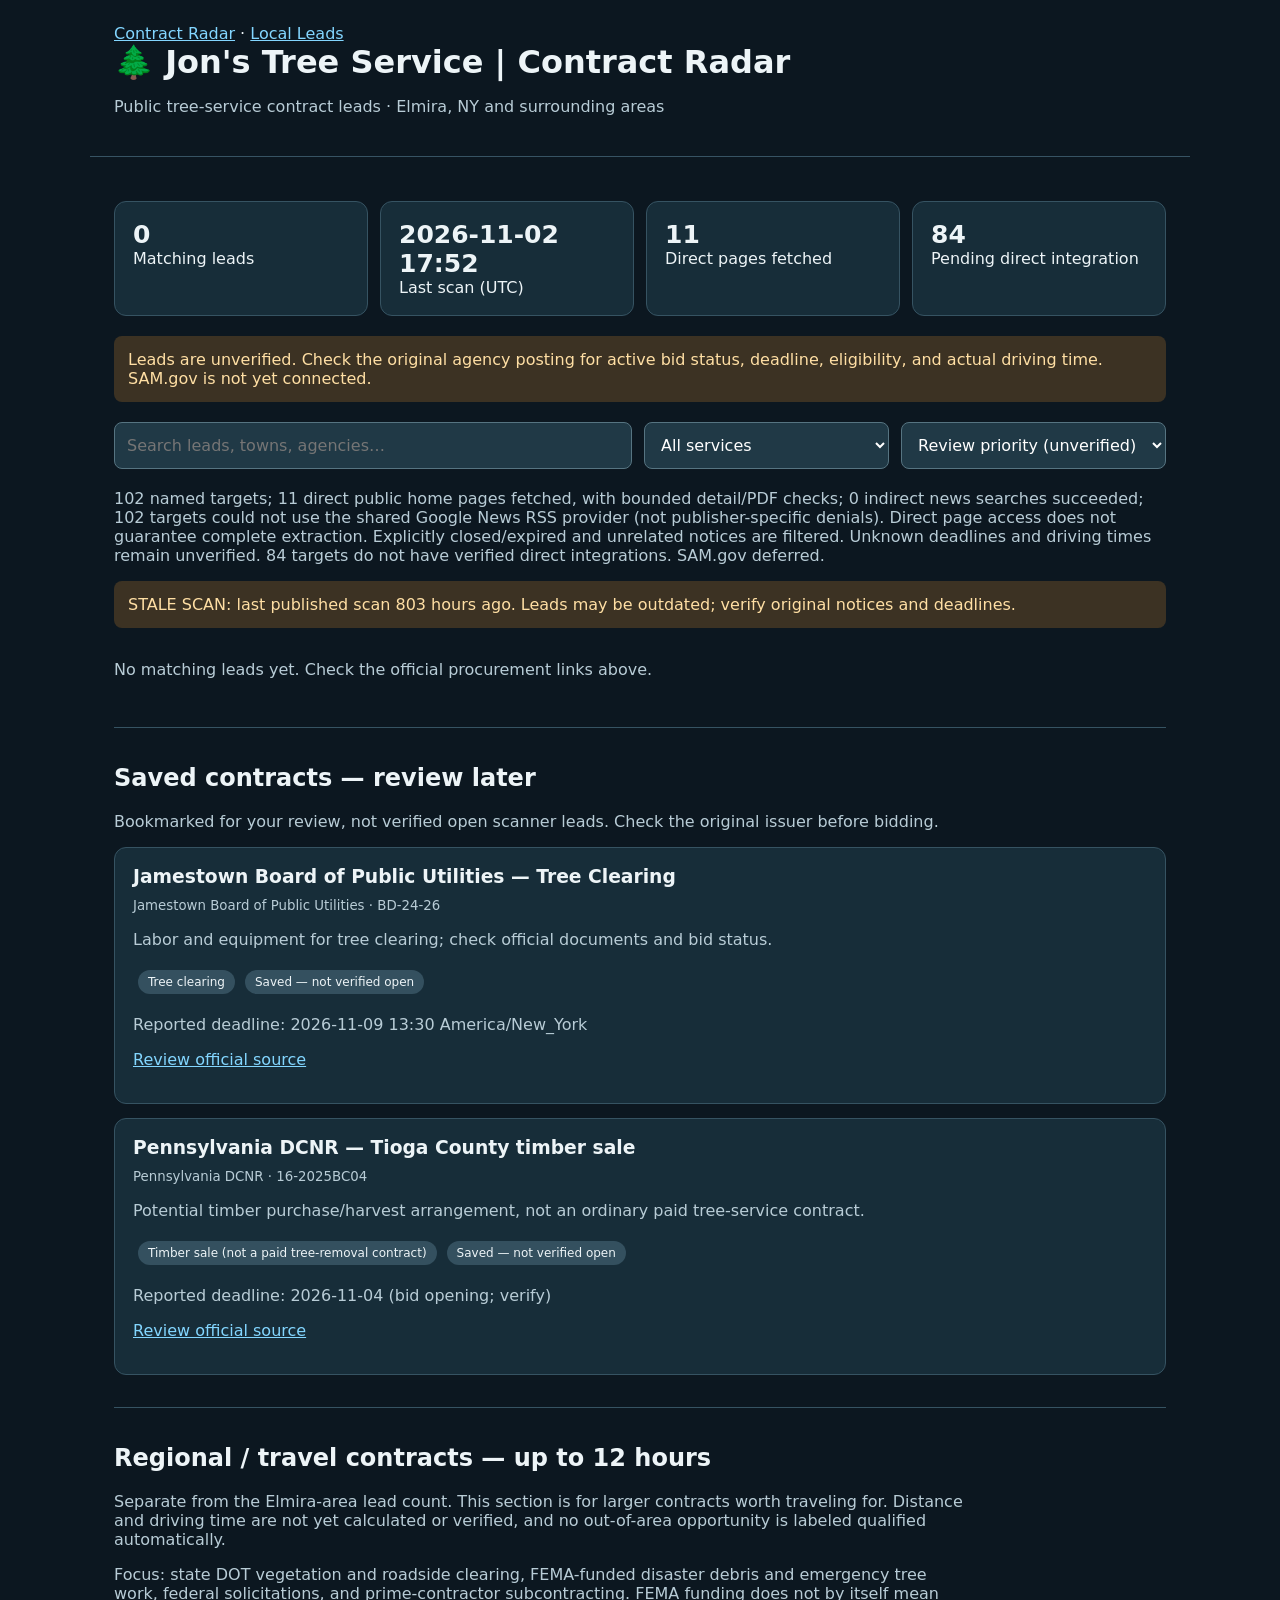
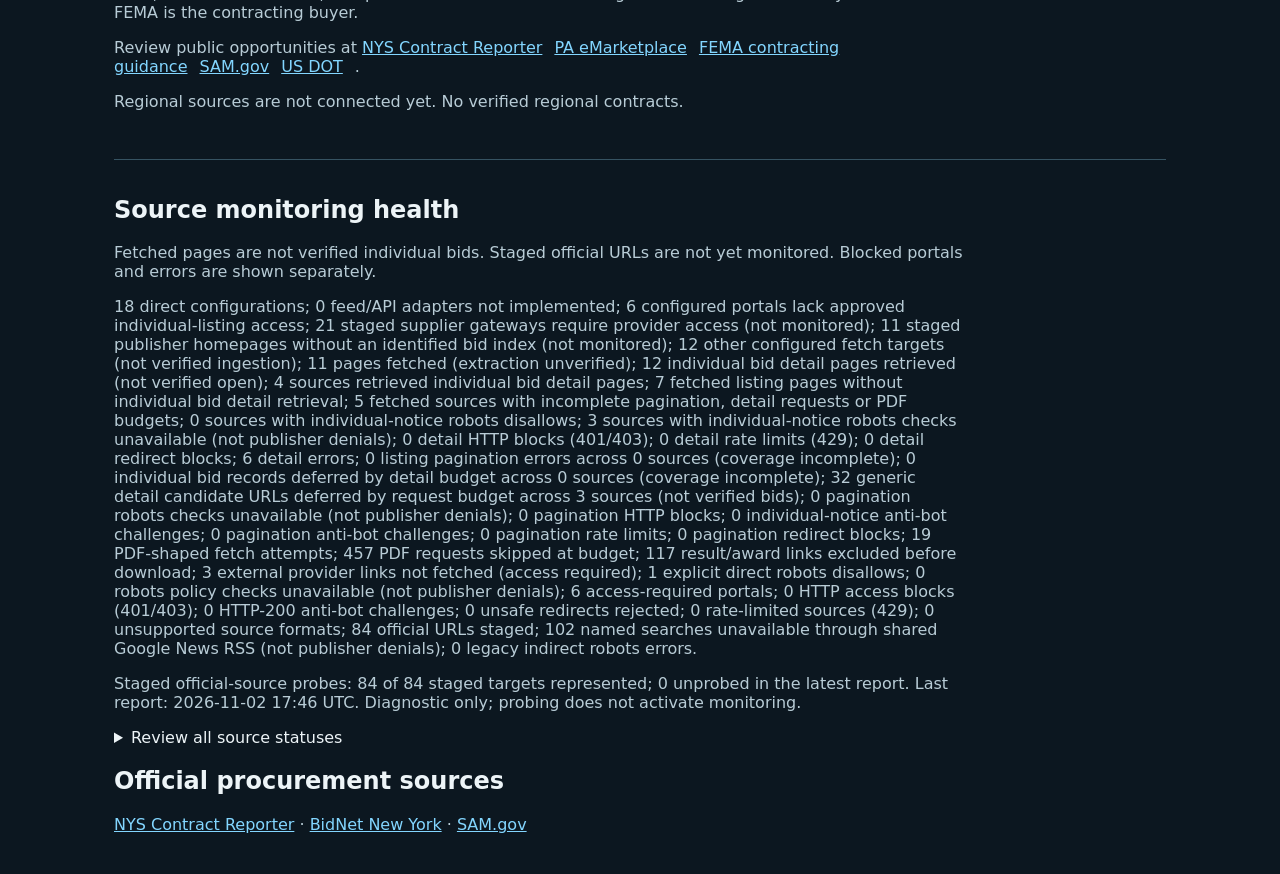
==== commit 21d7c98e: "Expose incomplete extraction and PDF budget skips per source in dashboard" ====
--- a/index.html
+++ b/index.html
@@ -1 +1 @@
-<!doctype html><html lang="en"><meta charset="utf-8"><meta name="viewport" content="width=device-width,initial-scale=1"><title>Jon's Tree Service | Contract Radar</title><style>*{box-sizing:border-box}body{margin:0;background:#0c1720;color:#edf4f7;font:16px system-ui}header,main{padding:24px;max-width:1100px;margin:auto}header{border-bottom:1px solid #375363}h1{margin:0}p,small{color:#b8ccd6}.stats,.controls{display:flex;flex-wrap:wrap;gap:12px;margin:20px 0}.stat,.card{background:#172d39;border:1px solid #365362;border-radius:12px;padding:18px}.stat{flex:1;min-width:180px}.stat b{display:block;font-size:25px}input,select{background:#203946;color:white;border:1px solid #567481;border-radius:8px;padding:12px;font:inherit}input{flex:1;min-width:220px}.cards{display:grid;gap:14px}.card h3{margin:0 0 8px}.card a,a{color:#83d6ff}.notice{padding:14px;background:#3c3223;border-radius:8px;color:#ffdfa4}.tag{display:inline-block;background:#34505f;border-radius:30px;padding:5px 10px;margin:5px;font-size:12px} .regional{margin-top:32px;border-top:1px solid #365362;padding-top:16px}.regional p{max-width:850px}.regional a{margin-right:12px}</style><header><nav aria-label="Radar sections"><a href="./index.html" aria-current="page">Contract Radar</a> · <a href="./local-leads.html">Local Leads</a></nav><h1>🌲 Jon's Tree Service | Contract Radar</h1><p>Public tree-service contract leads · Elmira, NY and surrounding areas</p></header><main><div class="stats"><div class="stat"><b id="count">—</b>Matching leads</div><div class="stat"><b id="updated">—</b>Last scan (UTC)</div><div class="stat"><b id="sources">—</b>Direct pages fetched</div><div class="stat"><b id="pending">—</b>Pending direct integration</div></div><p class="notice">Leads are unverified. Check the original agency posting for active bid status, deadline, eligibility, and actual driving time. SAM.gov is not yet connected.</p><div class="controls"><input id="q" placeholder="Search leads, towns, agencies…" aria-label="Search"><select id="type" aria-label="Service"><option value="">All services</option><option>Tree removal</option><option>Tree trimming</option><option>Land clearing</option><option>Related site prep</option><option>Vegetation management</option><option>Storm cleanup</option></select><select id="sort" aria-label="Sort"><option value="priority">Review priority (unverified)</option><option value="new">Newest first</option><option value="old">Oldest first</option></select></div><p id="status" role="status">Loading…</p><p id="scan-freshness" class="notice" role="status" hidden></p><section id="cards" class="cards"></section><section class="regional" aria-labelledby="saved-heading"><h2 id="saved-heading">Saved contracts — review later</h2><p>Bookmarked for your review, not verified open scanner leads. Check the original issuer before bidding.</p><div id="saved-cards" class="cards"><p>Loading saved contracts…</p></div></section><section class="regional" id="regional-contracts" aria-labelledby="regional-heading"><h2 id="regional-heading">Regional / travel contracts — up to 12 hours</h2><p>Separate from the Elmira-area lead count. This section is for larger contracts worth traveling for. Distance and driving time are not yet calculated or verified, and no out-of-area opportunity is labeled qualified automatically.</p><p>Focus: state DOT vegetation and roadside clearing, FEMA-funded disaster debris and emergency tree work, federal solicitations, and prime-contractor subcontracting. FEMA funding does not by itself mean FEMA is the contracting buyer.</p><p>Review public opportunities at <a href="https://www.nyscr.ny.gov/" target="_blank" rel="noopener noreferrer">NYS Contract Reporter</a><a href="https://www.emarketplace.state.pa.us/" target="_blank" rel="noopener noreferrer">PA eMarketplace</a><a href="https://www.fema.gov/business-industry/doing-business" target="_blank" rel="noopener noreferrer">FEMA contracting guidance</a><a href="https://sam.gov/opportunities" target="_blank" rel="noopener noreferrer">SAM.gov</a><a href="https://www.transportation.gov/" target="_blank" rel="noopener noreferrer">US DOT</a>.</p><p id="regional-status" role="status">Loading regional review feed…</p><div id="regional-cards" class="cards"></div></section><section class="regional" aria-labelledby="source-health-heading"><h2 id="source-health-heading">Source monitoring health</h2><p>Fetched pages are not verified individual bids. Staged official URLs are not yet monitored. Blocked portals and errors are shown separately.</p><p id="health-summary">Waiting for source diagnostics…</p><p id="probe-updated">Staged official source probe results not loaded yet.</p><details><summary>Review all source statuses</summary><div class="controls"><input id="health-search" placeholder="Filter by agency…" aria-label="Filter source names"><select id="health-filter" aria-label="Source monitoring state"><option value="">All monitoring states</option><option value="fetched_unverified">Fetched, extraction unverified</option><option value="robots_blocked">Robots explicitly disallowed</option><option value="robots_policy_unavailable">Robots policy unavailable (retry)</option><option value="access_required">Portal access required</option><option value="staged_access_required">Staged supplier access required</option><option value="staged_publisher_only">Staged publisher homepage (no bid index)</option><option value="staged_official_url">Official URL staged</option><option value="not_configured">Not configured</option><option value="adapter_not_implemented">Feed/API adapter not implemented</option><option value="http_blocked">HTTP access blocked (401/403)</option><option value="challenge_blocked">Anti-bot challenge (HTTP 200)</option><option value="redirect_blocked">Unsafe redirect rejected</option><option value="rate_limited">Rate limited (429)</option><option value="unsupported_content">Unsupported page format</option><option value="fetch_error">Fetch error</option><option value="not_fetched">Not fetched</option></select></div><div id="health-list" class="cards"></div></details></section><h2>Official procurement sources</h2><p><a href="https://www.nyscr.ny.gov/">NYS Contract Reporter</a> · <a href="https://www.bidnetdirect.com/new-york">BidNet New York</a> · <a href="https://sam.gov/opportunities">SAM.gov</a></p></main><script>const $=s=>document.querySelector(s);let leads=[],healthRows=[],stagedProbes={},probeReport=null;const esc=s=>String(s??'').replace(/[&<>"']/g,c=>({'&':'&amp;','<':'&lt;','>':'&gt;','"':'&quot;',"'":'&#39;'}[c]));const safeUrl=u=>/^https?:\/\/[a-z0-9.-]+(?::\d+)?(?:[/?#]|$)/i.test(String(u||''))?esc(u):'#';function scanFreshness(value,nowMs=Date.now()){if(typeof value!=='string'||!/(?:Z|[+-]\d{2}:\d{2})$/i.test(value))return 'Scan timestamp missing or without a timezone; feed freshness cannot be confirmed. Verify every bid with its issuer.';const stamp=Date.parse(value);if(!Number.isFinite(stamp))return 'Invalid scan timestamp; feed freshness cannot be confirmed. Verify every bid with its issuer.';const age=nowMs-stamp;if(age< -15*60*1000)return 'Scan timestamp is in the future; clock mismatch. Verify every bid with its issuer.';if(age>=6*60*60*1000)return 'STALE SCAN: last published scan '+Math.floor(age/(60*60*1000))+' hours ago. Leads may be outdated; verify original notices and deadlines.';return '';} function render(){let q=$('#q').value.toLowerCase(),t=$('#type').value;let a=leads.filter(x=>(!t||x.category===t)&&[x.title,x.summary,x.location,x.source].join(' ').toLowerCase().includes(q));a.sort((x,y)=>$('#sort').value==='priority'?(Number(y.review_score||0)-Number(x.review_score||0)||String(y.published).localeCompare(String(x.published))):$('#sort').value==='new'?String(y.published).localeCompare(String(x.published)):String(x.published).localeCompare(String(y.published)));$('#count').textContent=a.length;$('#cards').innerHTML=a.map(x=>'<article class="card"><h3>'+esc(x.title)+'</h3><small>'+esc(x.location)+' · '+esc(x.published)+' · '+esc(x.source)+'</small><p>'+esc(x.summary)+'</p><span class="tag">'+esc(x.category)+'</span><span class="tag">Bid unverified</span>'+(x.review_score!==undefined?'<span class="tag">Review '+esc(x.review_priority||'low')+' ('+esc(x.review_score)+'/100; not verified)</span>':'')+'<p><a href="'+safeUrl(x.url)+'" target="_blank" rel="noopener noreferrer">View original source</a></p></article>').join('')||'<p>No matching leads yet. Check the official procurement links above.</p>'}function renderProbeCoverage(){if(!probeReport||!healthRows.length)return;const staged=healthRows.filter(x=>x.direct_state==='staged_official_url');const missing=staged.filter(x=>!stagedProbes[x.name]);const checked=staged.length-missing.length;const when=probeReport.updated?probeReport.updated.replace('T',' ').slice(0,16)+' UTC':'unknown';$('#probe-updated').textContent='Staged official-source probes: '+checked+' of '+staged.length+' staged targets represented; '+missing.length+' unprobed in the latest report'+(missing.length?' ('+missing.map(x=>x.name).join(', ')+')':'')+'. Last report: '+when+'. Diagnostic only; probing does not activate monitoring.';}function renderHealth(){const q=$('#health-search').value.toLowerCase(),state=$('#health-filter').value;const rows=healthRows.filter(x=>(!state||x.direct_state===state||(state==='staged_access_required'&&x.staged_provider_access_required)||(state==='staged_publisher_only'&&x.staged_publisher_entrypoint_only))&&x.name.toLowerCase().includes(q));$('#health-list').innerHTML=rows.map(x=>{const probe=stagedProbes[x.name];const u=x.direct_url||x.staged_official_url||'';const link=/^https:\/\/[a-z0-9.-]+(?:[:/]|$)/i.test(u)?'<a href="'+esc(u)+'" target="_blank" rel="noopener noreferrer">Official source</a>':'';return '<article class="card"><strong>'+esc(x.name)+'</strong><p><span class="tag">'+esc(x.direct_state.replaceAll('_',' '))+'</span><span class="tag">Indirect: '+esc(x.indirect_state.replaceAll('_',' '))+'</span>'+(x.staged_provider_access_required?'<span class="tag">Supplier authorization required; not monitored</span>':'')+(x.staged_publisher_entrypoint_only?'<span class="tag">Publisher homepage only; bid index not identified</span>':'')+'</p><small>'+esc(x.diagnostic||'No scan yet')+'</small><p>'+esc(x.activation_gate||'')+'</p>'+(x.individual_bid_details_fetched?'<p>'+esc(x.individual_bid_details_fetched)+' individual bid detail pages retrieved; open status still unverified.</p>':'')+(x.external_provider_links_skipped?'<p>'+esc(x.external_provider_links_skipped)+' external provider links not fetched (access required).</p>':'')+(x.detail_access_state&&x.detail_access_state!=='not_attempted'?'<p><span class="tag">Individual notice access: '+esc(x.detail_access_state.replaceAll('_',' '))+'</span>'+(x.detail_errors?' '+esc(x.detail_errors)+' detail errors':'')+(x.pdf_fetch_attempts?' · '+esc(x.pdf_fetch_attempts)+' PDF-shaped fetch attempts':'')+(x.pdf_budget_skips?' · '+esc(x.pdf_budget_skips)+' PDF requests skipped at budget':'')+(x.result_award_links_excluded?' · '+esc(x.result_award_links_excluded)+' result/award links excluded':'')+'</p>':'')+(x.detail_budget_deferred?'<p><span class="tag">Incomplete detail coverage: '+esc(x.detail_budget_deferred)+' individual bid records deferred at request budget</span></p>':'')+(x.detail_candidates_deferred?'<p><span class="tag">Incomplete generic detail coverage: '+esc(x.detail_candidates_deferred)+' candidate URLs not fetched at request budget (not verified bids)</span></p>':'')+(x.pagination_errors?'<p><span class="tag">Incomplete listing: '+esc(x.pagination_errors)+' pagination errors ('+esc(x.pagination_access_state||'unknown')+')</span></p>':'')+(probe?'<p><span class="tag">Staged probe: '+esc(probe.state.replaceAll('_',' '))+'</span>'+(probe.sample_notice_temporal_evidence?' <span class="tag">Sample deadline: '+esc(probe.sample_notice_temporal_evidence.replaceAll('_',' '))+'</span>':'')+'</p>':x.direct_state==='staged_official_url'?'<p>Official-source probe pending.</p>':'')+(probe&&probe.sample_notice_scope_evidence==='listing_card_unverified'?'<p>Sample listing (not verified open): '+esc(probe.sample_notice_listing_title||'Untitled')+' · scope from listing card only: '+esc(probe.sample_notice_listing_scope_category||'not_identified')+'</p>':'')+(probe&&probe.listing_scope_evidence==='isolated_listing_cards_unverified'&&Number.isInteger(probe.listing_relevant_count)?'<p>Listing-card scope matches (not verified open): '+esc(probe.listing_relevant_count)+' of '+esc(probe.individual_records_discovered||0)+' individual links; '+esc((probe.listing_relevant_by_temporal_evidence||{}).future_or_today_unverified||0)+' future/today dates unverified, '+esc((probe.listing_relevant_by_temporal_evidence||{}).deadline_unknown||0)+' deadlines unknown, '+esc((probe.listing_relevant_by_temporal_evidence||{}).closed_or_elapsed||0)+' closed/elapsed, '+esc((probe.listing_relevant_by_temporal_evidence||{}).conflicting_evidence||0)+' conflicting.</p>':'')+(probe&&Number.isInteger(probe.individual_samples_attempted)&&probe.individual_samples_attempted>0?'<p>Individual notice samples: '+esc(probe.individual_samples_attempted)+' attempted; '+esc(Array.isArray(probe.individual_sample_failures)?probe.individual_sample_failures.length:0)+' failed. '+(probe.individual_notice_retrieved?'One notice format confirmed; open status unverified.':'No valid notice format confirmed.')+'</p>':'')+link+'</article>'}).join('')||'<p>No sources match this filter.</p>'}['health-search','health-filter'].forEach(id=>$('#'+id).addEventListener(id==='health-search'?'input':'change',renderHealth));['q','type','sort'].forEach(id=>$('#'+id).addEventListener(id==='q'?'input':'change',render));fetch('./data/opportunities.json?ts='+Date.now()).then(r=>{if(!r.ok)throw Error('Feed unavailable');return r.json()}).then(d=>{leads=d.opportunities||[];$('#updated').textContent=d.updated?d.updated.replace('T',' ').slice(0,16):'Not run';const freshness=scanFreshness(d.updated);$('#scan-freshness').textContent=freshness;$('#scan-freshness').hidden=!freshness;$('#sources').textContent=d.source_coverage?.direct_fetched??Object.values(d.source_status||{}).filter(x=>/direct fetched/.test(x)).length;$('#pending').textContent=d.source_coverage?.pending_direct??'Not reported';$('#status').textContent=d.coverage_note||'';healthRows=d.source_health?.sources||[];renderProbeCoverage();const h=d.source_health?.counts;$('#health-summary').textContent=h?`${h.configured_direct} direct configurations; ${h.configured_unimplemented_adapters??0} feed/API adapters not implemented; ${h.configured_access_required??h.access_required??0} configured portals lack approved individual-listing access; ${h.staged_provider_access_required??0} staged supplier gateways require provider access (not monitored); ${h.staged_publisher_entrypoints_only??0} staged publisher homepages without an identified bid index (not monitored); ${h.configured_fetch_targets??(h.configured_direct-(h.configured_access_required??h.access_required??0))} other configured fetch targets (not verified ingestion); ${h.fetched_unverified} pages fetched (extraction unverified); ${h.individual_bid_details_fetched??0} individual bid detail pages retrieved (not verified open); ${h.individual_detail_retrieval_sources??0} sources retrieved individual bid detail pages; ${h.fetched_without_individual_details_sources??0} fetched listing pages without individual bid detail retrieval; ${h.fetched_with_incomplete_extraction_sources??0} fetched sources with incomplete pagination, detail requests or PDF budgets; ${h.detail_robots_blocked_sources??0} sources with individual-notice robots disallows; ${h.detail_robots_policy_unavailable_sources??0} sources with individual-notice robots checks unavailable (not publisher denials); ${h.detail_http_blocked_sources??0} detail HTTP blocks (401/403); ${h.detail_rate_limited_sources??0} detail rate limits (429); ${h.detail_redirect_blocked_sources??0} detail redirect blocks; ${h.detail_errors??0} detail errors; ${h.pagination_errors??0} listing pagination errors across ${h.pagination_incomplete_sources??0} sources (coverage incomplete); ${h.detail_budget_deferred??0} individual bid records deferred by detail budget across ${h.detail_budget_incomplete_sources??0} sources (coverage incomplete); ${h.detail_candidates_deferred??0} generic detail candidate URLs deferred by request budget across ${h.detail_candidate_incomplete_sources??0} sources (not verified bids); ${h.pagination_robots_policy_unavailable_sources??0} pagination robots checks unavailable (not publisher denials); ${h.pagination_http_blocked_sources??0} pagination HTTP blocks; ${h.detail_challenge_blocked_sources??0} individual-notice anti-bot challenges; ${h.pagination_challenge_blocked_sources??0} pagination anti-bot challenges; ${h.pagination_rate_limited_sources??0} pagination rate limits; ${h.pagination_redirect_blocked_sources??0} pagination redirect blocks; ${h.pdf_fetch_attempts??0} PDF-shaped fetch attempts; ${h.pdf_budget_skips??0} PDF requests skipped at budget; ${h.result_award_links_excluded??0} result/award links excluded before download; ${h.external_provider_links_skipped??0} external provider links not fetched (access required); ${h.robots_blocked} explicit direct robots disallows; ${h.robots_policy_unavailable??0} robots policy checks unavailable (not publisher denials); ${h.access_required} access-required portals; ${h.http_blocked??0} HTTP access blocks (401/403); ${h.challenge_blocked??0} HTTP-200 anti-bot challenges; ${h.redirect_blocked??0} unsafe redirects rejected; ${h.rate_limited??0} rate-limited sources (429); ${h.unsupported_content??0} unsupported source formats; ${h.staged_official_url} official URLs staged; ${h.indirect_provider_unavailable_targets??0} named searches unavailable through shared Google News RSS (not publisher denials); ${h.indirect_robots_blocked??0} legacy indirect robots errors.`:'Detailed source health available after next scanner run.';renderHealth();render()}).catch(()=>{$('#status').textContent='Feed unavailable. Run the scheduled scanner.';$('#scan-freshness').textContent='Feed unavailable; current contract status cannot be confirmed.';$('#scan-freshness').hidden=false;render()});fetch('./data/saved_opportunities.json?ts='+Date.now()).then(r=>{if(!r.ok)throw Error('Saved feed unavailable');return r.json()}).then(d=>{$('#saved-cards').innerHTML=(d.opportunities||[]).map(x=>'<article class="card"><h3>'+esc(x.title)+'</h3><small>'+esc(x.agency)+' · '+esc(x.solicitation||'')+'</small><p>'+esc(x.notes||'')+'</p><span class="tag">'+esc(x.category)+'</span><span class="tag">Saved — not verified open</span><p>Reported deadline: '+esc(x.deadline_reported||'Check issuer')+'</p><p><a href="'+safeUrl(x.official_url)+'" target="_blank" rel="noopener noreferrer">Review official source</a></p></article>').join('')||'<p>No saved contracts.</p>'}).catch(()=>{$('#saved-cards').textContent='Saved contracts unavailable.'});fetch('./data/staged_probes.json?ts='+Date.now()).then(r=>{if(!r.ok)throw Error('Probe report unavailable');return r.json()}).then(d=>{probeReport=d;stagedProbes=Object.fromEntries((d.probes||[]).filter(x=>x&&typeof x.name==='string').map(x=>[x.name,x]));renderProbeCoverage();renderHealth()}).catch(()=>{$('#probe-updated').textContent='Staged probe report unavailable; source activation status is unchanged.'});fetch('./data/regional_opportunities.json?ts='+Date.now()).then(r=>{if(!r.ok)throw Error('Regional feed unavailable');return r.json()}).then(d=>{const a=(d.opportunities||[]);$('#regional-status').textContent=a.length?a.length+' regional candidates for manual verification. These do not count as local leads.':(d.coverage_note||'No regional candidates yet.');$('#regional-cards').innerHTML=a.map(x=>'<article class="card"><h3>'+esc(x.title)+'</h3><small>'+esc(x.agency||x.source||'Agency unverified')+' · '+esc(x.location||'Worksite unverified')+'</small><p>'+esc(x.summary||'')+'</p><span class="tag">Priority: '+esc(x.priority||'review')+'</span><span class="tag">Travel: '+(x.travel_verified?esc(x.drive_hours)+' hours verified':'unverified')+'</span><span class="tag">Bid status: verify</span><p><a href="'+safeUrl(x.url)+'" target="_blank" rel="noopener noreferrer">Review original posting</a></p></article>').join('')}).catch(()=>{$('#regional-status').textContent='Regional feed unavailable; no regional contracts verified.'});</script></html>
+<!doctype html><html lang="en"><meta charset="utf-8"><meta name="viewport" content="width=device-width,initial-scale=1"><title>Jon's Tree Service | Contract Radar</title><style>*{box-sizing:border-box}body{margin:0;background:#0c1720;color:#edf4f7;font:16px system-ui}header,main{padding:24px;max-width:1100px;margin:auto}header{border-bottom:1px solid #375363}h1{margin:0}p,small{color:#b8ccd6}.stats,.controls{display:flex;flex-wrap:wrap;gap:12px;margin:20px 0}.stat,.card{background:#172d39;border:1px solid #365362;border-radius:12px;padding:18px}.stat{flex:1;min-width:180px}.stat b{display:block;font-size:25px}input,select{background:#203946;color:white;border:1px solid #567481;border-radius:8px;padding:12px;font:inherit}input{flex:1;min-width:220px}.cards{display:grid;gap:14px}.card h3{margin:0 0 8px}.card a,a{color:#83d6ff}.notice{padding:14px;background:#3c3223;border-radius:8px;color:#ffdfa4}.tag{display:inline-block;background:#34505f;border-radius:30px;padding:5px 10px;margin:5px;font-size:12px} .regional{margin-top:32px;border-top:1px solid #365362;padding-top:16px}.regional p{max-width:850px}.regional a{margin-right:12px}</style><header><nav aria-label="Radar sections"><a href="./index.html" aria-current="page">Contract Radar</a> · <a href="./local-leads.html">Local Leads</a></nav><h1>🌲 Jon's Tree Service | Contract Radar</h1><p>Public tree-service contract leads · Elmira, NY and surrounding areas</p></header><main><div class="stats"><div class="stat"><b id="count">—</b>Matching leads</div><div class="stat"><b id="updated">—</b>Last scan (UTC)</div><div class="stat"><b id="sources">—</b>Direct pages fetched</div><div class="stat"><b id="pending">—</b>Pending direct integration</div></div><p class="notice">Leads are unverified. Check the original agency posting for active bid status, deadline, eligibility, and actual driving time. SAM.gov is not yet connected.</p><div class="controls"><input id="q" placeholder="Search leads, towns, agencies…" aria-label="Search"><select id="type" aria-label="Service"><option value="">All services</option><option>Tree removal</option><option>Tree trimming</option><option>Land clearing</option><option>Related site prep</option><option>Vegetation management</option><option>Storm cleanup</option></select><select id="sort" aria-label="Sort"><option value="priority">Review priority (unverified)</option><option value="new">Newest first</option><option value="old">Oldest first</option></select></div><p id="status" role="status">Loading…</p><p id="scan-freshness" class="notice" role="status" hidden></p><section id="cards" class="cards"></section><section class="regional" aria-labelledby="saved-heading"><h2 id="saved-heading">Saved contracts — review later</h2><p>Bookmarked for your review, not verified open scanner leads. Check the original issuer before bidding.</p><div id="saved-cards" class="cards"><p>Loading saved contracts…</p></div></section><section class="regional" id="regional-contracts" aria-labelledby="regional-heading"><h2 id="regional-heading">Regional / travel contracts — up to 12 hours</h2><p>Separate from the Elmira-area lead count. This section is for larger contracts worth traveling for. Distance and driving time are not yet calculated or verified, and no out-of-area opportunity is labeled qualified automatically.</p><p>Focus: state DOT vegetation and roadside clearing, FEMA-funded disaster debris and emergency tree work, federal solicitations, and prime-contractor subcontracting. FEMA funding does not by itself mean FEMA is the contracting buyer.</p><p>Review public opportunities at <a href="https://www.nyscr.ny.gov/" target="_blank" rel="noopener noreferrer">NYS Contract Reporter</a><a href="https://www.emarketplace.state.pa.us/" target="_blank" rel="noopener noreferrer">PA eMarketplace</a><a href="https://www.fema.gov/business-industry/doing-business" target="_blank" rel="noopener noreferrer">FEMA contracting guidance</a><a href="https://sam.gov/opportunities" target="_blank" rel="noopener noreferrer">SAM.gov</a><a href="https://www.transportation.gov/" target="_blank" rel="noopener noreferrer">US DOT</a>.</p><p id="regional-status" role="status">Loading regional review feed…</p><div id="regional-cards" class="cards"></div></section><section class="regional" aria-labelledby="source-health-heading"><h2 id="source-health-heading">Source monitoring health</h2><p>Fetched pages are not verified individual bids. Staged official URLs are not yet monitored. Blocked portals and errors are shown separately.</p><p id="health-summary">Waiting for source diagnostics…</p><p id="probe-updated">Staged official source probe results not loaded yet.</p><details><summary>Review all source statuses</summary><div class="controls"><input id="health-search" placeholder="Filter by agency…" aria-label="Filter source names"><select id="health-filter" aria-label="Source monitoring state"><option value="">All monitoring states</option><option value="fetched_unverified">Fetched, extraction unverified</option><option value="incomplete_extraction">Incomplete extraction / deferred requests</option><option value="robots_blocked">Robots explicitly disallowed</option><option value="robots_policy_unavailable">Robots policy unavailable (retry)</option><option value="access_required">Portal access required</option><option value="staged_access_required">Staged supplier access required</option><option value="staged_publisher_only">Staged publisher homepage (no bid index)</option><option value="staged_official_url">Official URL staged</option><option value="not_configured">Not configured</option><option value="adapter_not_implemented">Feed/API adapter not implemented</option><option value="http_blocked">HTTP access blocked (401/403)</option><option value="challenge_blocked">Anti-bot challenge (HTTP 200)</option><option value="redirect_blocked">Unsafe redirect rejected</option><option value="rate_limited">Rate limited (429)</option><option value="unsupported_content">Unsupported page format</option><option value="fetch_error">Fetch error</option><option value="not_fetched">Not fetched</option></select></div><div id="health-list" class="cards"></div></details></section><h2>Official procurement sources</h2><p><a href="https://www.nyscr.ny.gov/">NYS Contract Reporter</a> · <a href="https://www.bidnetdirect.com/new-york">BidNet New York</a> · <a href="https://sam.gov/opportunities">SAM.gov</a></p></main><script>const $=s=>document.querySelector(s);let leads=[],healthRows=[],stagedProbes={},probeReport=null;const esc=s=>String(s??'').replace(/[&<>"']/g,c=>({'&':'&amp;','<':'&lt;','>':'&gt;','"':'&quot;',"'":'&#39;'}[c]));const safeUrl=u=>/^https?:\/\/[a-z0-9.-]+(?::\d+)?(?:[/?#]|$)/i.test(String(u||''))?esc(u):'#';function scanFreshness(value,nowMs=Date.now()){if(typeof value!=='string'||!/(?:Z|[+-]\d{2}:\d{2})$/i.test(value))return 'Scan timestamp missing or without a timezone; feed freshness cannot be confirmed. Verify every bid with its issuer.';const stamp=Date.parse(value);if(!Number.isFinite(stamp))return 'Invalid scan timestamp; feed freshness cannot be confirmed. Verify every bid with its issuer.';const age=nowMs-stamp;if(age< -15*60*1000)return 'Scan timestamp is in the future; clock mismatch. Verify every bid with its issuer.';if(age>=6*60*60*1000)return 'STALE SCAN: last published scan '+Math.floor(age/(60*60*1000))+' hours ago. Leads may be outdated; verify original notices and deadlines.';return '';} function render(){let q=$('#q').value.toLowerCase(),t=$('#type').value;let a=leads.filter(x=>(!t||x.category===t)&&[x.title,x.summary,x.location,x.source].join(' ').toLowerCase().includes(q));a.sort((x,y)=>$('#sort').value==='priority'?(Number(y.review_score||0)-Number(x.review_score||0)||String(y.published).localeCompare(String(x.published))):$('#sort').value==='new'?String(y.published).localeCompare(String(x.published)):String(x.published).localeCompare(String(y.published)));$('#count').textContent=a.length;$('#cards').innerHTML=a.map(x=>'<article class="card"><h3>'+esc(x.title)+'</h3><small>'+esc(x.location)+' · '+esc(x.published)+' · '+esc(x.source)+'</small><p>'+esc(x.summary)+'</p><span class="tag">'+esc(x.category)+'</span><span class="tag">Bid unverified</span>'+(x.review_score!==undefined?'<span class="tag">Review '+esc(x.review_priority||'low')+' ('+esc(x.review_score)+'/100; not verified)</span>':'')+'<p><a href="'+safeUrl(x.url)+'" target="_blank" rel="noopener noreferrer">View original source</a></p></article>').join('')||'<p>No matching leads yet. Check the official procurement links above.</p>'}function renderProbeCoverage(){if(!probeReport||!healthRows.length)return;const staged=healthRows.filter(x=>x.direct_state==='staged_official_url');const missing=staged.filter(x=>!stagedProbes[x.name]);const checked=staged.length-missing.length;const when=probeReport.updated?probeReport.updated.replace('T',' ').slice(0,16)+' UTC':'unknown';$('#probe-updated').textContent='Staged official-source probes: '+checked+' of '+staged.length+' staged targets represented; '+missing.length+' unprobed in the latest report'+(missing.length?' ('+missing.map(x=>x.name).join(', ')+')':'')+'. Last report: '+when+'. Diagnostic only; probing does not activate monitoring.';}function renderHealth(){const q=$('#health-search').value.toLowerCase(),state=$('#health-filter').value;const rows=healthRows.filter(x=>(!state||x.direct_state===state||(state==='staged_access_required'&&x.staged_provider_access_required)||(state==='staged_publisher_only'&&x.staged_publisher_entrypoint_only)||(state==='incomplete_extraction'&&[x.detail_errors,x.pagination_errors,x.detail_budget_deferred,x.detail_candidates_deferred,x.pdf_budget_skips].some(n=>Number(n)>0)))&&x.name.toLowerCase().includes(q));$('#health-list').innerHTML=rows.map(x=>{const probe=stagedProbes[x.name];const u=x.direct_url||x.staged_official_url||'';const link=/^https:\/\/[a-z0-9.-]+(?:[:/]|$)/i.test(u)?'<a href="'+esc(u)+'" target="_blank" rel="noopener noreferrer">Official source</a>':'';return '<article class="card"><strong>'+esc(x.name)+'</strong><p><span class="tag">'+esc(x.direct_state.replaceAll('_',' '))+'</span><span class="tag">Indirect: '+esc(x.indirect_state.replaceAll('_',' '))+'</span>'+(x.staged_provider_access_required?'<span class="tag">Supplier authorization required; not monitored</span>':'')+(x.staged_publisher_entrypoint_only?'<span class="tag">Publisher homepage only; bid index not identified</span>':'')+'</p><small>'+esc(x.diagnostic||'No scan yet')+'</small><p>'+esc(x.activation_gate||'')+'</p>'+(x.individual_bid_details_fetched?'<p>'+esc(x.individual_bid_details_fetched)+' individual bid detail pages retrieved; open status still unverified.</p>':'')+(x.external_provider_links_skipped?'<p>'+esc(x.external_provider_links_skipped)+' external provider links not fetched (access required).</p>':'')+(x.detail_access_state&&x.detail_access_state!=='not_attempted'?'<p><span class="tag">Individual notice access: '+esc(x.detail_access_state.replaceAll('_',' '))+'</span>'+(x.detail_errors?' '+esc(x.detail_errors)+' detail errors':'')+(x.pdf_fetch_attempts?' · '+esc(x.pdf_fetch_attempts)+' PDF-shaped fetch attempts':'')+'</p>':'')+(x.pdf_budget_skips?'<p><span class="tag">Incomplete PDF coverage: '+esc(x.pdf_budget_skips)+' PDF requests skipped at budget</span></p>':'')+(x.result_award_links_excluded?'<p>'+esc(x.result_award_links_excluded)+' result/award links excluded before download.</p>':'')+(x.detail_budget_deferred?'<p><span class="tag">Incomplete detail coverage: '+esc(x.detail_budget_deferred)+' individual bid records deferred at request budget</span></p>':'')+(x.detail_candidates_deferred?'<p><span class="tag">Incomplete generic detail coverage: '+esc(x.detail_candidates_deferred)+' candidate URLs not fetched at request budget (not verified bids)</span></p>':'')+(x.pagination_errors?'<p><span class="tag">Incomplete listing: '+esc(x.pagination_errors)+' pagination errors ('+esc(x.pagination_access_state||'unknown')+')</span></p>':'')+(probe?'<p><span class="tag">Staged probe: '+esc(probe.state.replaceAll('_',' '))+'</span>'+(probe.sample_notice_temporal_evidence?' <span class="tag">Sample deadline: '+esc(probe.sample_notice_temporal_evidence.replaceAll('_',' '))+'</span>':'')+'</p>':x.direct_state==='staged_official_url'?'<p>Official-source probe pending.</p>':'')+(probe&&probe.sample_notice_scope_evidence==='listing_card_unverified'?'<p>Sample listing (not verified open): '+esc(probe.sample_notice_listing_title||'Untitled')+' · scope from listing card only: '+esc(probe.sample_notice_listing_scope_category||'not_identified')+'</p>':'')+(probe&&probe.listing_scope_evidence==='isolated_listing_cards_unverified'&&Number.isInteger(probe.listing_relevant_count)?'<p>Listing-card scope matches (not verified open): '+esc(probe.listing_relevant_count)+' of '+esc(probe.individual_records_discovered||0)+' individual links; '+esc((probe.listing_relevant_by_temporal_evidence||{}).future_or_today_unverified||0)+' future/today dates unverified, '+esc((probe.listing_relevant_by_temporal_evidence||{}).deadline_unknown||0)+' deadlines unknown, '+esc((probe.listing_relevant_by_temporal_evidence||{}).closed_or_elapsed||0)+' closed/elapsed, '+esc((probe.listing_relevant_by_temporal_evidence||{}).conflicting_evidence||0)+' conflicting.</p>':'')+(probe&&Number.isInteger(probe.individual_samples_attempted)&&probe.individual_samples_attempted>0?'<p>Individual notice samples: '+esc(probe.individual_samples_attempted)+' attempted; '+esc(Array.isArray(probe.individual_sample_failures)?probe.individual_sample_failures.length:0)+' failed. '+(probe.individual_notice_retrieved?'One notice format confirmed; open status unverified.':'No valid notice format confirmed.')+'</p>':'')+link+'</article>'}).join('')||'<p>No sources match this filter.</p>'}['health-search','health-filter'].forEach(id=>$('#'+id).addEventListener(id==='health-search'?'input':'change',renderHealth));['q','type','sort'].forEach(id=>$('#'+id).addEventListener(id==='q'?'input':'change',render));fetch('./data/opportunities.json?ts='+Date.now()).then(r=>{if(!r.ok)throw Error('Feed unavailable');return r.json()}).then(d=>{leads=d.opportunities||[];$('#updated').textContent=d.updated?d.updated.replace('T',' ').slice(0,16):'Not run';const freshness=scanFreshness(d.updated);$('#scan-freshness').textContent=freshness;$('#scan-freshness').hidden=!freshness;$('#sources').textContent=d.source_coverage?.direct_fetched??Object.values(d.source_status||{}).filter(x=>/direct fetched/.test(x)).length;$('#pending').textContent=d.source_coverage?.pending_direct??'Not reported';$('#status').textContent=d.coverage_note||'';healthRows=d.source_health?.sources||[];renderProbeCoverage();const h=d.source_health?.counts;$('#health-summary').textContent=h?`${h.configured_direct} direct configurations; ${h.configured_unimplemented_adapters??0} feed/API adapters not implemented; ${h.configured_access_required??h.access_required??0} configured portals lack approved individual-listing access; ${h.staged_provider_access_required??0} staged supplier gateways require provider access (not monitored); ${h.staged_publisher_entrypoints_only??0} staged publisher homepages without an identified bid index (not monitored); ${h.configured_fetch_targets??(h.configured_direct-(h.configured_access_required??h.access_required??0))} other configured fetch targets (not verified ingestion); ${h.fetched_unverified} pages fetched (extraction unverified); ${h.individual_bid_details_fetched??0} individual bid detail pages retrieved (not verified open); ${h.individual_detail_retrieval_sources??0} sources retrieved individual bid detail pages; ${h.fetched_without_individual_details_sources??0} fetched listing pages without individual bid detail retrieval; ${h.fetched_with_incomplete_extraction_sources??0} fetched sources with incomplete pagination, detail requests or PDF budgets; ${h.detail_robots_blocked_sources??0} sources with individual-notice robots disallows; ${h.detail_robots_policy_unavailable_sources??0} sources with individual-notice robots checks unavailable (not publisher denials); ${h.detail_http_blocked_sources??0} detail HTTP blocks (401/403); ${h.detail_rate_limited_sources??0} detail rate limits (429); ${h.detail_redirect_blocked_sources??0} detail redirect blocks; ${h.detail_errors??0} detail errors; ${h.pagination_errors??0} listing pagination errors across ${h.pagination_incomplete_sources??0} sources (coverage incomplete); ${h.detail_budget_deferred??0} individual bid records deferred by detail budget across ${h.detail_budget_incomplete_sources??0} sources (coverage incomplete); ${h.detail_candidates_deferred??0} generic detail candidate URLs deferred by request budget across ${h.detail_candidate_incomplete_sources??0} sources (not verified bids); ${h.pagination_robots_policy_unavailable_sources??0} pagination robots checks unavailable (not publisher denials); ${h.pagination_http_blocked_sources??0} pagination HTTP blocks; ${h.detail_challenge_blocked_sources??0} individual-notice anti-bot challenges; ${h.pagination_challenge_blocked_sources??0} pagination anti-bot challenges; ${h.pagination_rate_limited_sources??0} pagination rate limits; ${h.pagination_redirect_blocked_sources??0} pagination redirect blocks; ${h.pdf_fetch_attempts??0} PDF-shaped fetch attempts; ${h.pdf_budget_skips??0} PDF requests skipped at budget; ${h.result_award_links_excluded??0} result/award links excluded before download; ${h.external_provider_links_skipped??0} external provider links not fetched (access required); ${h.robots_blocked} explicit direct robots disallows; ${h.robots_policy_unavailable??0} robots policy checks unavailable (not publisher denials); ${h.access_required} access-required portals; ${h.http_blocked??0} HTTP access blocks (401/403); ${h.challenge_blocked??0} HTTP-200 anti-bot challenges; ${h.redirect_blocked??0} unsafe redirects rejected; ${h.rate_limited??0} rate-limited sources (429); ${h.unsupported_content??0} unsupported source formats; ${h.staged_official_url} official URLs staged; ${h.indirect_provider_unavailable_targets??0} named searches unavailable through shared Google News RSS (not publisher denials); ${h.indirect_robots_blocked??0} legacy indirect robots errors.`:'Detailed source health available after next scanner run.';renderHealth();render()}).catch(()=>{$('#status').textContent='Feed unavailable. Run the scheduled scanner.';$('#scan-freshness').textContent='Feed unavailable; current contract status cannot be confirmed.';$('#scan-freshness').hidden=false;render()});fetch('./data/saved_opportunities.json?ts='+Date.now()).then(r=>{if(!r.ok)throw Error('Saved feed unavailable');return r.json()}).then(d=>{$('#saved-cards').innerHTML=(d.opportunities||[]).map(x=>'<article class="card"><h3>'+esc(x.title)+'</h3><small>'+esc(x.agency)+' · '+esc(x.solicitation||'')+'</small><p>'+esc(x.notes||'')+'</p><span class="tag">'+esc(x.category)+'</span><span class="tag">Saved — not verified open</span><p>Reported deadline: '+esc(x.deadline_reported||'Check issuer')+'</p><p><a href="'+safeUrl(x.official_url)+'" target="_blank" rel="noopener noreferrer">Review official source</a></p></article>').join('')||'<p>No saved contracts.</p>'}).catch(()=>{$('#saved-cards').textContent='Saved contracts unavailable.'});fetch('./data/staged_probes.json?ts='+Date.now()).then(r=>{if(!r.ok)throw Error('Probe report unavailable');return r.json()}).then(d=>{probeReport=d;stagedProbes=Object.fromEntries((d.probes||[]).filter(x=>x&&typeof x.name==='string').map(x=>[x.name,x]));renderProbeCoverage();renderHealth()}).catch(()=>{$('#probe-updated').textContent='Staged probe report unavailable; source activation status is unchanged.'});fetch('./data/regional_opportunities.json?ts='+Date.now()).then(r=>{if(!r.ok)throw Error('Regional feed unavailable');return r.json()}).then(d=>{const a=(d.opportunities||[]);$('#regional-status').textContent=a.length?a.length+' regional candidates for manual verification. These do not count as local leads.':(d.coverage_note||'No regional candidates yet.');$('#regional-cards').innerHTML=a.map(x=>'<article class="card"><h3>'+esc(x.title)+'</h3><small>'+esc(x.agency||x.source||'Agency unverified')+' · '+esc(x.location||'Worksite unverified')+'</small><p>'+esc(x.summary||'')+'</p><span class="tag">Priority: '+esc(x.priority||'review')+'</span><span class="tag">Travel: '+(x.travel_verified?esc(x.drive_hours)+' hours verified':'unverified')+'</span><span class="tag">Bid status: verify</span><p><a href="'+safeUrl(x.url)+'" target="_blank" rel="noopener noreferrer">Review original posting</a></p></article>').join('')}).catch(()=>{$('#regional-status').textContent='Regional feed unavailable; no regional contracts verified.'});</script></html>
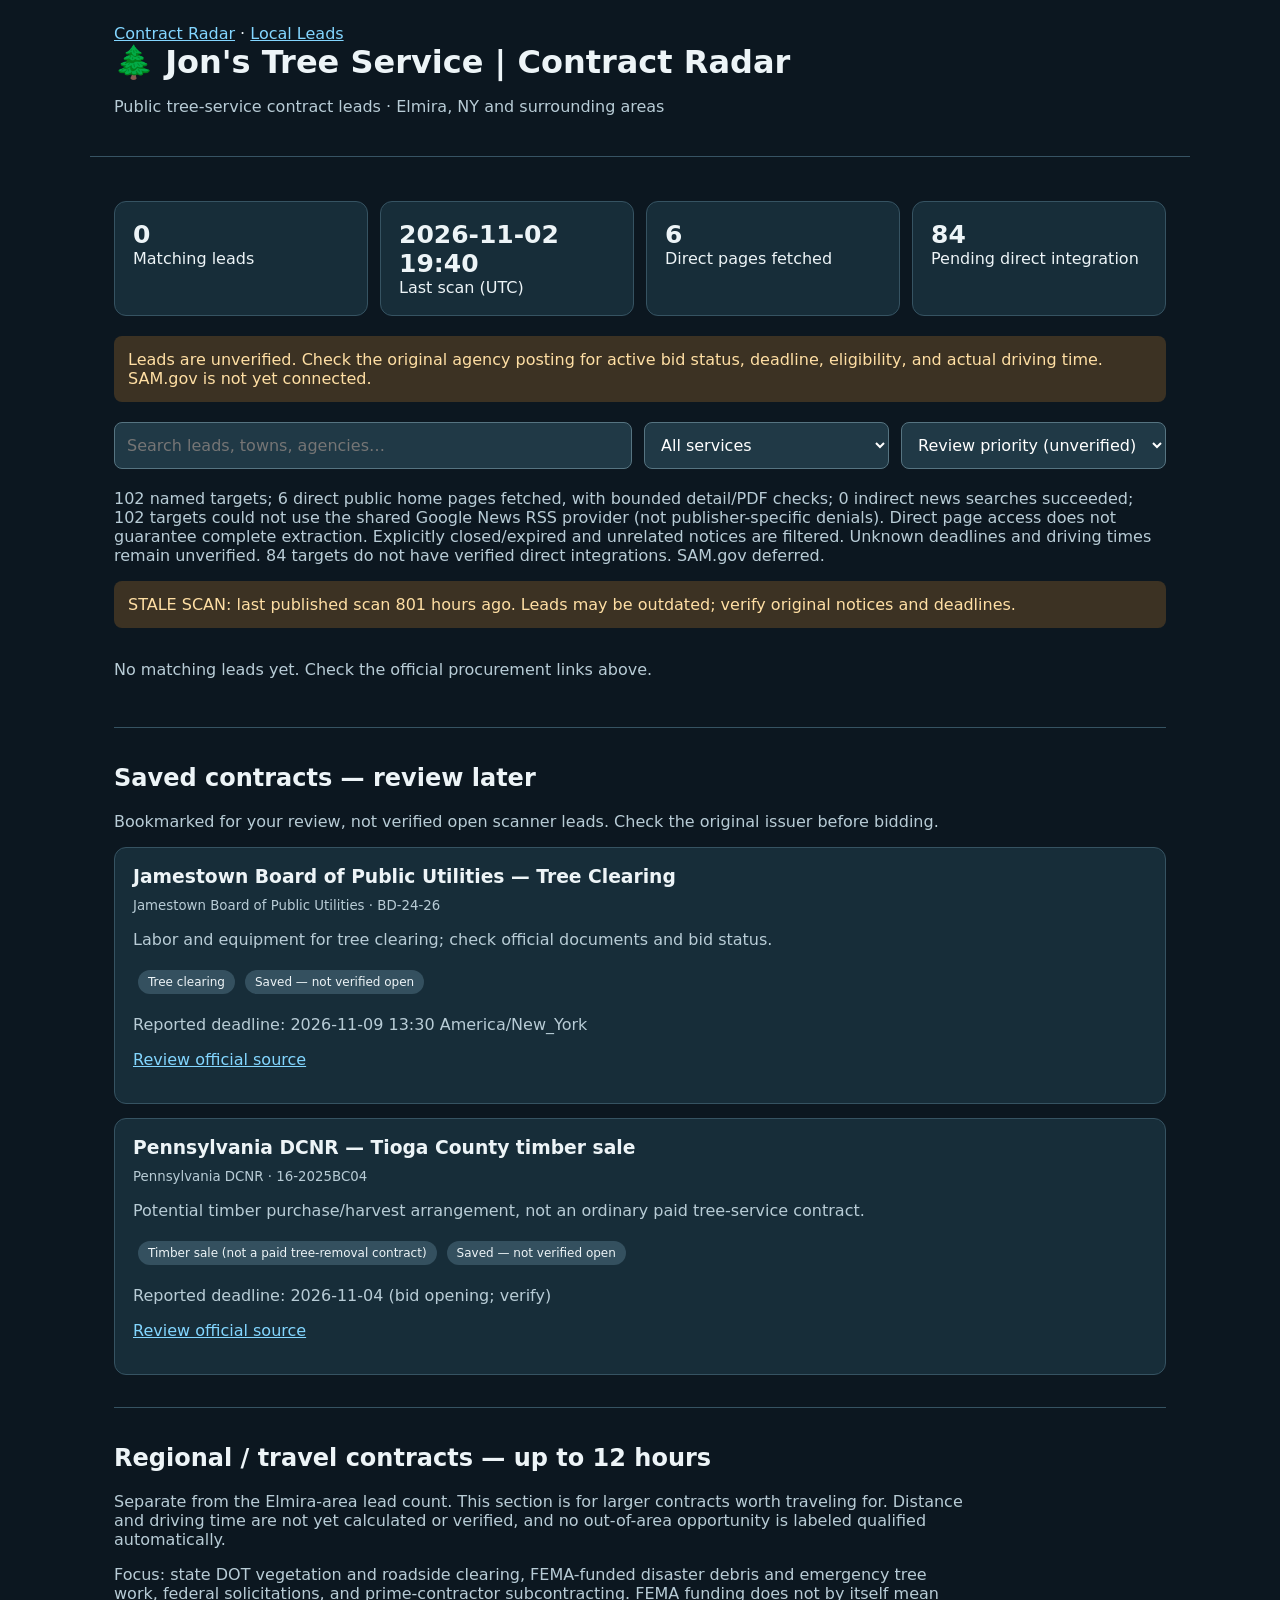
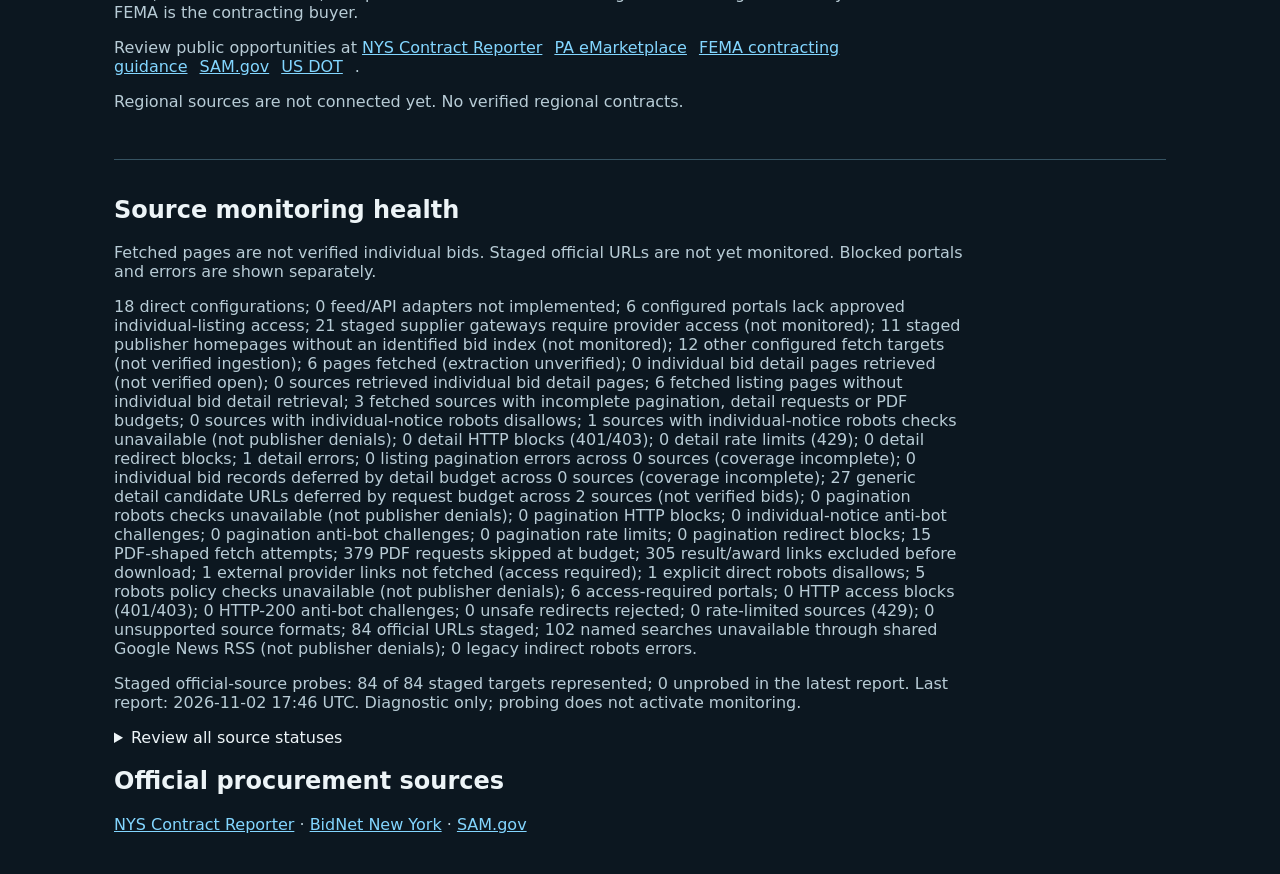
==== commit d4b55349: "Hide elapsed local and regional bid cutoffs from dashboard" ====
--- a/index.html
+++ b/index.html
@@ -1 +1 @@
-<!doctype html><html lang="en"><meta charset="utf-8"><meta name="viewport" content="width=device-width,initial-scale=1"><title>Jon's Tree Service | Contract Radar</title><style>*{box-sizing:border-box}body{margin:0;background:#0c1720;color:#edf4f7;font:16px system-ui}header,main{padding:24px;max-width:1100px;margin:auto}header{border-bottom:1px solid #375363}h1{margin:0}p,small{color:#b8ccd6}.stats,.controls{display:flex;flex-wrap:wrap;gap:12px;margin:20px 0}.stat,.card{background:#172d39;border:1px solid #365362;border-radius:12px;padding:18px}.stat{flex:1;min-width:180px}.stat b{display:block;font-size:25px}input,select{background:#203946;color:white;border:1px solid #567481;border-radius:8px;padding:12px;font:inherit}input{flex:1;min-width:220px}.cards{display:grid;gap:14px}.card h3{margin:0 0 8px}.card a,a{color:#83d6ff}.notice{padding:14px;background:#3c3223;border-radius:8px;color:#ffdfa4}.tag{display:inline-block;background:#34505f;border-radius:30px;padding:5px 10px;margin:5px;font-size:12px} .regional{margin-top:32px;border-top:1px solid #365362;padding-top:16px}.regional p{max-width:850px}.regional a{margin-right:12px}</style><header><nav aria-label="Radar sections"><a href="./index.html" aria-current="page">Contract Radar</a> · <a href="./local-leads.html">Local Leads</a></nav><h1>🌲 Jon's Tree Service | Contract Radar</h1><p>Public tree-service contract leads · Elmira, NY and surrounding areas</p></header><main><div class="stats"><div class="stat"><b id="count">—</b>Matching leads</div><div class="stat"><b id="updated">—</b>Last scan (UTC)</div><div class="stat"><b id="sources">—</b>Direct pages fetched</div><div class="stat"><b id="pending">—</b>Pending direct integration</div></div><p class="notice">Leads are unverified. Check the original agency posting for active bid status, deadline, eligibility, and actual driving time. SAM.gov is not yet connected.</p><div class="controls"><input id="q" placeholder="Search leads, towns, agencies…" aria-label="Search"><select id="type" aria-label="Service"><option value="">All services</option><option>Tree removal</option><option>Tree trimming</option><option>Land clearing</option><option>Related site prep</option><option>Vegetation management</option><option>Storm cleanup</option></select><select id="sort" aria-label="Sort"><option value="priority">Review priority (unverified)</option><option value="new">Newest first</option><option value="old">Oldest first</option></select></div><p id="status" role="status">Loading…</p><p id="scan-freshness" class="notice" role="status" hidden></p><section id="cards" class="cards"></section><section class="regional" aria-labelledby="saved-heading"><h2 id="saved-heading">Saved contracts — review later</h2><p>Bookmarked for your review, not verified open scanner leads. Check the original issuer before bidding.</p><div id="saved-cards" class="cards"><p>Loading saved contracts…</p></div></section><section class="regional" id="regional-contracts" aria-labelledby="regional-heading"><h2 id="regional-heading">Regional / travel contracts — up to 12 hours</h2><p>Separate from the Elmira-area lead count. This section is for larger contracts worth traveling for. Distance and driving time are not yet calculated or verified, and no out-of-area opportunity is labeled qualified automatically.</p><p>Focus: state DOT vegetation and roadside clearing, FEMA-funded disaster debris and emergency tree work, federal solicitations, and prime-contractor subcontracting. FEMA funding does not by itself mean FEMA is the contracting buyer.</p><p>Review public opportunities at <a href="https://www.nyscr.ny.gov/" target="_blank" rel="noopener noreferrer">NYS Contract Reporter</a><a href="https://www.emarketplace.state.pa.us/" target="_blank" rel="noopener noreferrer">PA eMarketplace</a><a href="https://www.fema.gov/business-industry/doing-business" target="_blank" rel="noopener noreferrer">FEMA contracting guidance</a><a href="https://sam.gov/opportunities" target="_blank" rel="noopener noreferrer">SAM.gov</a><a href="https://www.transportation.gov/" target="_blank" rel="noopener noreferrer">US DOT</a>.</p><p id="regional-status" role="status">Loading regional review feed…</p><div id="regional-cards" class="cards"></div></section><section class="regional" aria-labelledby="source-health-heading"><h2 id="source-health-heading">Source monitoring health</h2><p>Fetched pages are not verified individual bids. Staged official URLs are not yet monitored. Blocked portals and errors are shown separately.</p><p id="health-summary">Waiting for source diagnostics…</p><p id="probe-updated">Staged official source probe results not loaded yet.</p><details><summary>Review all source statuses</summary><div class="controls"><input id="health-search" placeholder="Filter by agency…" aria-label="Filter source names"><select id="health-filter" aria-label="Source monitoring state"><option value="">All monitoring states</option><option value="fetched_unverified">Fetched, extraction unverified</option><option value="incomplete_extraction">Incomplete extraction / deferred requests</option><option value="robots_blocked">Robots explicitly disallowed</option><option value="robots_policy_unavailable">Robots policy unavailable (retry)</option><option value="access_required">Portal access required</option><option value="staged_access_required">Staged supplier access required</option><option value="staged_publisher_only">Staged publisher homepage (no bid index)</option><option value="staged_official_url">Official URL staged</option><option value="not_configured">Not configured</option><option value="adapter_not_implemented">Feed/API adapter not implemented</option><option value="http_blocked">HTTP access blocked (401/403)</option><option value="challenge_blocked">Anti-bot challenge (HTTP 200)</option><option value="redirect_blocked">Unsafe redirect rejected</option><option value="rate_limited">Rate limited (429)</option><option value="unsupported_content">Unsupported page format</option><option value="fetch_error">Fetch error</option><option value="not_fetched">Not fetched</option></select></div><div id="health-list" class="cards"></div></details></section><h2>Official procurement sources</h2><p><a href="https://www.nyscr.ny.gov/">NYS Contract Reporter</a> · <a href="https://www.bidnetdirect.com/new-york">BidNet New York</a> · <a href="https://sam.gov/opportunities">SAM.gov</a></p></main><script>const $=s=>document.querySelector(s);let leads=[],healthRows=[],stagedProbes={},probeReport=null;const esc=s=>String(s??'').replace(/[&<>"']/g,c=>({'&':'&amp;','<':'&lt;','>':'&gt;','"':'&quot;',"'":'&#39;'}[c]));const safeUrl=u=>/^https?:\/\/[a-z0-9.-]+(?::\d+)?(?:[/?#]|$)/i.test(String(u||''))?esc(u):'#';function scanFreshness(value,nowMs=Date.now()){if(typeof value!=='string'||!/(?:Z|[+-]\d{2}:\d{2})$/i.test(value))return 'Scan timestamp missing or without a timezone; feed freshness cannot be confirmed. Verify every bid with its issuer.';const stamp=Date.parse(value);if(!Number.isFinite(stamp))return 'Invalid scan timestamp; feed freshness cannot be confirmed. Verify every bid with its issuer.';const age=nowMs-stamp;if(age< -15*60*1000)return 'Scan timestamp is in the future; clock mismatch. Verify every bid with its issuer.';if(age>=6*60*60*1000)return 'STALE SCAN: last published scan '+Math.floor(age/(60*60*1000))+' hours ago. Leads may be outdated; verify original notices and deadlines.';return '';} function render(){let q=$('#q').value.toLowerCase(),t=$('#type').value;let a=leads.filter(x=>(!t||x.category===t)&&[x.title,x.summary,x.location,x.source].join(' ').toLowerCase().includes(q));a.sort((x,y)=>$('#sort').value==='priority'?(Number(y.review_score||0)-Number(x.review_score||0)||String(y.published).localeCompare(String(x.published))):$('#sort').value==='new'?String(y.published).localeCompare(String(x.published)):String(x.published).localeCompare(String(y.published)));$('#count').textContent=a.length;$('#cards').innerHTML=a.map(x=>'<article class="card"><h3>'+esc(x.title)+'</h3><small>'+esc(x.location)+' · '+esc(x.published)+' · '+esc(x.source)+'</small><p>'+esc(x.summary)+'</p><span class="tag">'+esc(x.category)+'</span><span class="tag">Bid unverified</span>'+(x.review_score!==undefined?'<span class="tag">Review '+esc(x.review_priority||'low')+' ('+esc(x.review_score)+'/100; not verified)</span>':'')+'<p><a href="'+safeUrl(x.url)+'" target="_blank" rel="noopener noreferrer">View original source</a></p></article>').join('')||'<p>No matching leads yet. Check the official procurement links above.</p>'}function renderProbeCoverage(){if(!probeReport||!healthRows.length)return;const staged=healthRows.filter(x=>x.direct_state==='staged_official_url');const missing=staged.filter(x=>!stagedProbes[x.name]);const checked=staged.length-missing.length;const when=probeReport.updated?probeReport.updated.replace('T',' ').slice(0,16)+' UTC':'unknown';$('#probe-updated').textContent='Staged official-source probes: '+checked+' of '+staged.length+' staged targets represented; '+missing.length+' unprobed in the latest report'+(missing.length?' ('+missing.map(x=>x.name).join(', ')+')':'')+'. Last report: '+when+'. Diagnostic only; probing does not activate monitoring.';}function renderHealth(){const q=$('#health-search').value.toLowerCase(),state=$('#health-filter').value;const rows=healthRows.filter(x=>(!state||x.direct_state===state||(state==='staged_access_required'&&x.staged_provider_access_required)||(state==='staged_publisher_only'&&x.staged_publisher_entrypoint_only)||(state==='incomplete_extraction'&&[x.detail_errors,x.pagination_errors,x.detail_budget_deferred,x.detail_candidates_deferred,x.pdf_budget_skips].some(n=>Number(n)>0)))&&x.name.toLowerCase().includes(q));$('#health-list').innerHTML=rows.map(x=>{const probe=stagedProbes[x.name];const u=x.direct_url||x.staged_official_url||'';const link=/^https:\/\/[a-z0-9.-]+(?:[:/]|$)/i.test(u)?'<a href="'+esc(u)+'" target="_blank" rel="noopener noreferrer">Official source</a>':'';return '<article class="card"><strong>'+esc(x.name)+'</strong><p><span class="tag">'+esc(x.direct_state.replaceAll('_',' '))+'</span><span class="tag">Indirect: '+esc(x.indirect_state.replaceAll('_',' '))+'</span>'+(x.staged_provider_access_required?'<span class="tag">Supplier authorization required; not monitored</span>':'')+(x.staged_publisher_entrypoint_only?'<span class="tag">Publisher homepage only; bid index not identified</span>':'')+'</p><small>'+esc(x.diagnostic||'No scan yet')+'</small><p>'+esc(x.activation_gate||'')+'</p>'+(x.individual_bid_details_fetched?'<p>'+esc(x.individual_bid_details_fetched)+' individual bid detail pages retrieved; open status still unverified.</p>':'')+(x.external_provider_links_skipped?'<p>'+esc(x.external_provider_links_skipped)+' external provider links not fetched (access required).</p>':'')+(x.detail_access_state&&x.detail_access_state!=='not_attempted'?'<p><span class="tag">Individual notice access: '+esc(x.detail_access_state.replaceAll('_',' '))+'</span>'+(x.detail_errors?' '+esc(x.detail_errors)+' detail errors':'')+(x.pdf_fetch_attempts?' · '+esc(x.pdf_fetch_attempts)+' PDF-shaped fetch attempts':'')+'</p>':'')+(x.pdf_budget_skips?'<p><span class="tag">Incomplete PDF coverage: '+esc(x.pdf_budget_skips)+' PDF requests skipped at budget</span></p>':'')+(x.result_award_links_excluded?'<p>'+esc(x.result_award_links_excluded)+' result/award links excluded before download.</p>':'')+(x.detail_budget_deferred?'<p><span class="tag">Incomplete detail coverage: '+esc(x.detail_budget_deferred)+' individual bid records deferred at request budget</span></p>':'')+(x.detail_candidates_deferred?'<p><span class="tag">Incomplete generic detail coverage: '+esc(x.detail_candidates_deferred)+' candidate URLs not fetched at request budget (not verified bids)</span></p>':'')+(x.pagination_errors?'<p><span class="tag">Incomplete listing: '+esc(x.pagination_errors)+' pagination errors ('+esc(x.pagination_access_state||'unknown')+')</span></p>':'')+(probe?'<p><span class="tag">Staged probe: '+esc(probe.state.replaceAll('_',' '))+'</span>'+(probe.sample_notice_temporal_evidence?' <span class="tag">Sample deadline: '+esc(probe.sample_notice_temporal_evidence.replaceAll('_',' '))+'</span>':'')+'</p>':x.direct_state==='staged_official_url'?'<p>Official-source probe pending.</p>':'')+(probe&&probe.sample_notice_scope_evidence==='listing_card_unverified'?'<p>Sample listing (not verified open): '+esc(probe.sample_notice_listing_title||'Untitled')+' · scope from listing card only: '+esc(probe.sample_notice_listing_scope_category||'not_identified')+'</p>':'')+(probe&&probe.listing_scope_evidence==='isolated_listing_cards_unverified'&&Number.isInteger(probe.listing_relevant_count)?'<p>Listing-card scope matches (not verified open): '+esc(probe.listing_relevant_count)+' of '+esc(probe.individual_records_discovered||0)+' individual links; '+esc((probe.listing_relevant_by_temporal_evidence||{}).future_or_today_unverified||0)+' future/today dates unverified, '+esc((probe.listing_relevant_by_temporal_evidence||{}).deadline_unknown||0)+' deadlines unknown, '+esc((probe.listing_relevant_by_temporal_evidence||{}).closed_or_elapsed||0)+' closed/elapsed, '+esc((probe.listing_relevant_by_temporal_evidence||{}).conflicting_evidence||0)+' conflicting.</p>':'')+(probe&&Number.isInteger(probe.individual_samples_attempted)&&probe.individual_samples_attempted>0?'<p>Individual notice samples: '+esc(probe.individual_samples_attempted)+' attempted; '+esc(Array.isArray(probe.individual_sample_failures)?probe.individual_sample_failures.length:0)+' failed. '+(probe.individual_notice_retrieved?'One notice format confirmed; open status unverified.':'No valid notice format confirmed.')+'</p>':'')+link+'</article>'}).join('')||'<p>No sources match this filter.</p>'}['health-search','health-filter'].forEach(id=>$('#'+id).addEventListener(id==='health-search'?'input':'change',renderHealth));['q','type','sort'].forEach(id=>$('#'+id).addEventListener(id==='q'?'input':'change',render));fetch('./data/opportunities.json?ts='+Date.now()).then(r=>{if(!r.ok)throw Error('Feed unavailable');return r.json()}).then(d=>{leads=d.opportunities||[];$('#updated').textContent=d.updated?d.updated.replace('T',' ').slice(0,16):'Not run';const freshness=scanFreshness(d.updated);$('#scan-freshness').textContent=freshness;$('#scan-freshness').hidden=!freshness;$('#sources').textContent=d.source_coverage?.direct_fetched??Object.values(d.source_status||{}).filter(x=>/direct fetched/.test(x)).length;$('#pending').textContent=d.source_coverage?.pending_direct??'Not reported';$('#status').textContent=d.coverage_note||'';healthRows=d.source_health?.sources||[];renderProbeCoverage();const h=d.source_health?.counts;$('#health-summary').textContent=h?`${h.configured_direct} direct configurations; ${h.configured_unimplemented_adapters??0} feed/API adapters not implemented; ${h.configured_access_required??h.access_required??0} configured portals lack approved individual-listing access; ${h.staged_provider_access_required??0} staged supplier gateways require provider access (not monitored); ${h.staged_publisher_entrypoints_only??0} staged publisher homepages without an identified bid index (not monitored); ${h.configured_fetch_targets??(h.configured_direct-(h.configured_access_required??h.access_required??0))} other configured fetch targets (not verified ingestion); ${h.fetched_unverified} pages fetched (extraction unverified); ${h.individual_bid_details_fetched??0} individual bid detail pages retrieved (not verified open); ${h.individual_detail_retrieval_sources??0} sources retrieved individual bid detail pages; ${h.fetched_without_individual_details_sources??0} fetched listing pages without individual bid detail retrieval; ${h.fetched_with_incomplete_extraction_sources??0} fetched sources with incomplete pagination, detail requests or PDF budgets; ${h.detail_robots_blocked_sources??0} sources with individual-notice robots disallows; ${h.detail_robots_policy_unavailable_sources??0} sources with individual-notice robots checks unavailable (not publisher denials); ${h.detail_http_blocked_sources??0} detail HTTP blocks (401/403); ${h.detail_rate_limited_sources??0} detail rate limits (429); ${h.detail_redirect_blocked_sources??0} detail redirect blocks; ${h.detail_errors??0} detail errors; ${h.pagination_errors??0} listing pagination errors across ${h.pagination_incomplete_sources??0} sources (coverage incomplete); ${h.detail_budget_deferred??0} individual bid records deferred by detail budget across ${h.detail_budget_incomplete_sources??0} sources (coverage incomplete); ${h.detail_candidates_deferred??0} generic detail candidate URLs deferred by request budget across ${h.detail_candidate_incomplete_sources??0} sources (not verified bids); ${h.pagination_robots_policy_unavailable_sources??0} pagination robots checks unavailable (not publisher denials); ${h.pagination_http_blocked_sources??0} pagination HTTP blocks; ${h.detail_challenge_blocked_sources??0} individual-notice anti-bot challenges; ${h.pagination_challenge_blocked_sources??0} pagination anti-bot challenges; ${h.pagination_rate_limited_sources??0} pagination rate limits; ${h.pagination_redirect_blocked_sources??0} pagination redirect blocks; ${h.pdf_fetch_attempts??0} PDF-shaped fetch attempts; ${h.pdf_budget_skips??0} PDF requests skipped at budget; ${h.result_award_links_excluded??0} result/award links excluded before download; ${h.external_provider_links_skipped??0} external provider links not fetched (access required); ${h.robots_blocked} explicit direct robots disallows; ${h.robots_policy_unavailable??0} robots policy checks unavailable (not publisher denials); ${h.access_required} access-required portals; ${h.http_blocked??0} HTTP access blocks (401/403); ${h.challenge_blocked??0} HTTP-200 anti-bot challenges; ${h.redirect_blocked??0} unsafe redirects rejected; ${h.rate_limited??0} rate-limited sources (429); ${h.unsupported_content??0} unsupported source formats; ${h.staged_official_url} official URLs staged; ${h.indirect_provider_unavailable_targets??0} named searches unavailable through shared Google News RSS (not publisher denials); ${h.indirect_robots_blocked??0} legacy indirect robots errors.`:'Detailed source health available after next scanner run.';renderHealth();render()}).catch(()=>{$('#status').textContent='Feed unavailable. Run the scheduled scanner.';$('#scan-freshness').textContent='Feed unavailable; current contract status cannot be confirmed.';$('#scan-freshness').hidden=false;render()});fetch('./data/saved_opportunities.json?ts='+Date.now()).then(r=>{if(!r.ok)throw Error('Saved feed unavailable');return r.json()}).then(d=>{$('#saved-cards').innerHTML=(d.opportunities||[]).map(x=>'<article class="card"><h3>'+esc(x.title)+'</h3><small>'+esc(x.agency)+' · '+esc(x.solicitation||'')+'</small><p>'+esc(x.notes||'')+'</p><span class="tag">'+esc(x.category)+'</span><span class="tag">Saved — not verified open</span><p>Reported deadline: '+esc(x.deadline_reported||'Check issuer')+'</p><p><a href="'+safeUrl(x.official_url)+'" target="_blank" rel="noopener noreferrer">Review official source</a></p></article>').join('')||'<p>No saved contracts.</p>'}).catch(()=>{$('#saved-cards').textContent='Saved contracts unavailable.'});fetch('./data/staged_probes.json?ts='+Date.now()).then(r=>{if(!r.ok)throw Error('Probe report unavailable');return r.json()}).then(d=>{probeReport=d;stagedProbes=Object.fromEntries((d.probes||[]).filter(x=>x&&typeof x.name==='string').map(x=>[x.name,x]));renderProbeCoverage();renderHealth()}).catch(()=>{$('#probe-updated').textContent='Staged probe report unavailable; source activation status is unchanged.'});fetch('./data/regional_opportunities.json?ts='+Date.now()).then(r=>{if(!r.ok)throw Error('Regional feed unavailable');return r.json()}).then(d=>{const a=(d.opportunities||[]);$('#regional-status').textContent=a.length?a.length+' regional candidates for manual verification. These do not count as local leads.':(d.coverage_note||'No regional candidates yet.');$('#regional-cards').innerHTML=a.map(x=>'<article class="card"><h3>'+esc(x.title)+'</h3><small>'+esc(x.agency||x.source||'Agency unverified')+' · '+esc(x.location||'Worksite unverified')+'</small><p>'+esc(x.summary||'')+'</p><span class="tag">Priority: '+esc(x.priority||'review')+'</span><span class="tag">Travel: '+(x.travel_verified?esc(x.drive_hours)+' hours verified':'unverified')+'</span><span class="tag">Bid status: verify</span><p><a href="'+safeUrl(x.url)+'" target="_blank" rel="noopener noreferrer">Review original posting</a></p></article>').join('')}).catch(()=>{$('#regional-status').textContent='Regional feed unavailable; no regional contracts verified.'});</script></html>
+<!doctype html><html lang="en"><meta charset="utf-8"><meta name="viewport" content="width=device-width,initial-scale=1"><title>Jon's Tree Service | Contract Radar</title><style>*{box-sizing:border-box}body{margin:0;background:#0c1720;color:#edf4f7;font:16px system-ui}header,main{padding:24px;max-width:1100px;margin:auto}header{border-bottom:1px solid #375363}h1{margin:0}p,small{color:#b8ccd6}.stats,.controls{display:flex;flex-wrap:wrap;gap:12px;margin:20px 0}.stat,.card{background:#172d39;border:1px solid #365362;border-radius:12px;padding:18px}.stat{flex:1;min-width:180px}.stat b{display:block;font-size:25px}input,select{background:#203946;color:white;border:1px solid #567481;border-radius:8px;padding:12px;font:inherit}input{flex:1;min-width:220px}.cards{display:grid;gap:14px}.card h3{margin:0 0 8px}.card a,a{color:#83d6ff}.notice{padding:14px;background:#3c3223;border-radius:8px;color:#ffdfa4}.tag{display:inline-block;background:#34505f;border-radius:30px;padding:5px 10px;margin:5px;font-size:12px} .regional{margin-top:32px;border-top:1px solid #365362;padding-top:16px}.regional p{max-width:850px}.regional a{margin-right:12px}</style><header><nav aria-label="Radar sections"><a href="./index.html" aria-current="page">Contract Radar</a> · <a href="./local-leads.html">Local Leads</a></nav><h1>🌲 Jon's Tree Service | Contract Radar</h1><p>Public tree-service contract leads · Elmira, NY and surrounding areas</p></header><main><div class="stats"><div class="stat"><b id="count">—</b>Matching leads</div><div class="stat"><b id="updated">—</b>Last scan (UTC)</div><div class="stat"><b id="sources">—</b>Direct pages fetched</div><div class="stat"><b id="pending">—</b>Pending direct integration</div></div><p class="notice">Leads are unverified. Check the original agency posting for active bid status, deadline, eligibility, and actual driving time. SAM.gov is not yet connected.</p><div class="controls"><input id="q" placeholder="Search leads, towns, agencies…" aria-label="Search"><select id="type" aria-label="Service"><option value="">All services</option><option>Tree removal</option><option>Tree trimming</option><option>Land clearing</option><option>Related site prep</option><option>Vegetation management</option><option>Storm cleanup</option></select><select id="sort" aria-label="Sort"><option value="priority">Review priority (unverified)</option><option value="new">Newest first</option><option value="old">Oldest first</option></select></div><p id="status" role="status">Loading…</p><p id="scan-freshness" class="notice" role="status" hidden></p><section id="cards" class="cards"></section><section class="regional" aria-labelledby="saved-heading"><h2 id="saved-heading">Saved contracts — review later</h2><p>Bookmarked for your review, not verified open scanner leads. Check the original issuer before bidding.</p><div id="saved-cards" class="cards"><p>Loading saved contracts…</p></div></section><section class="regional" id="regional-contracts" aria-labelledby="regional-heading"><h2 id="regional-heading">Regional / travel contracts — up to 12 hours</h2><p>Separate from the Elmira-area lead count. This section is for larger contracts worth traveling for. Distance and driving time are not yet calculated or verified, and no out-of-area opportunity is labeled qualified automatically.</p><p>Focus: state DOT vegetation and roadside clearing, FEMA-funded disaster debris and emergency tree work, federal solicitations, and prime-contractor subcontracting. FEMA funding does not by itself mean FEMA is the contracting buyer.</p><p>Review public opportunities at <a href="https://www.nyscr.ny.gov/" target="_blank" rel="noopener noreferrer">NYS Contract Reporter</a><a href="https://www.emarketplace.state.pa.us/" target="_blank" rel="noopener noreferrer">PA eMarketplace</a><a href="https://www.fema.gov/business-industry/doing-business" target="_blank" rel="noopener noreferrer">FEMA contracting guidance</a><a href="https://sam.gov/opportunities" target="_blank" rel="noopener noreferrer">SAM.gov</a><a href="https://www.transportation.gov/" target="_blank" rel="noopener noreferrer">US DOT</a>.</p><p id="regional-status" role="status">Loading regional review feed…</p><div id="regional-cards" class="cards"></div></section><section class="regional" aria-labelledby="source-health-heading"><h2 id="source-health-heading">Source monitoring health</h2><p>Fetched pages are not verified individual bids. Staged official URLs are not yet monitored. Blocked portals and errors are shown separately.</p><p id="health-summary">Waiting for source diagnostics…</p><p id="probe-updated">Staged official source probe results not loaded yet.</p><details><summary>Review all source statuses</summary><div class="controls"><input id="health-search" placeholder="Filter by agency…" aria-label="Filter source names"><select id="health-filter" aria-label="Source monitoring state"><option value="">All monitoring states</option><option value="fetched_unverified">Fetched, extraction unverified</option><option value="incomplete_extraction">Incomplete extraction / deferred requests</option><option value="robots_blocked">Robots explicitly disallowed</option><option value="robots_policy_unavailable">Robots policy unavailable (retry)</option><option value="access_required">Portal access required</option><option value="staged_access_required">Staged supplier access required</option><option value="staged_publisher_only">Staged publisher homepage (no bid index)</option><option value="staged_official_url">Official URL staged</option><option value="not_configured">Not configured</option><option value="adapter_not_implemented">Feed/API adapter not implemented</option><option value="http_blocked">HTTP access blocked (401/403)</option><option value="challenge_blocked">Anti-bot challenge (HTTP 200)</option><option value="redirect_blocked">Unsafe redirect rejected</option><option value="rate_limited">Rate limited (429)</option><option value="unsupported_content">Unsupported page format</option><option value="fetch_error">Fetch error</option><option value="not_fetched">Not fetched</option></select></div><div id="health-list" class="cards"></div></details></section><h2>Official procurement sources</h2><p><a href="https://www.nyscr.ny.gov/">NYS Contract Reporter</a> · <a href="https://www.bidnetdirect.com/new-york">BidNet New York</a> · <a href="https://sam.gov/opportunities">SAM.gov</a></p></main><script>const $=s=>document.querySelector(s);let leads=[],healthRows=[],stagedProbes={},probeReport=null;const esc=s=>String(s??'').replace(/[&<>"']/g,c=>({'&':'&amp;','<':'&lt;','>':'&gt;','"':'&quot;',"'":'&#39;'}[c]));const safeUrl=u=>/^https?:\/\/[a-z0-9.-]+(?::\d+)?(?:[/?#]|$)/i.test(String(u||''))?esc(u):'#';function scanFreshness(value,nowMs=Date.now()){if(typeof value!=='string'||!/(?:Z|[+-]\d{2}:\d{2})$/i.test(value))return 'Scan timestamp missing or without a timezone; feed freshness cannot be confirmed. Verify every bid with its issuer.';const stamp=Date.parse(value);if(!Number.isFinite(stamp))return 'Invalid scan timestamp; feed freshness cannot be confirmed. Verify every bid with its issuer.';const age=nowMs-stamp;if(age< -15*60*1000)return 'Scan timestamp is in the future; clock mismatch. Verify every bid with its issuer.';if(age>=6*60*60*1000)return 'STALE SCAN: last published scan '+Math.floor(age/(60*60*1000))+' hours ago. Leads may be outdated; verify original notices and deadlines.';return '';} function elapsedBidDeadline(x,now=Date.now()){const due=x&&x.deadline;if(typeof due!=='string'||!/^\d{4}-\d\d-\d\d$/.test(due))return false;const d=new Date(due+'T00:00:00Z');if(!Number.isFinite(+d)||d.toISOString().slice(0,10)!==due)return false;const zone=String(x.deadline_timezone||'').trim().toLowerCase();if(zone&&!['et','est','edt','eastern','eastern time','eastern standard time','eastern daylight time','us/eastern','america/new_york','america/new_york (ny/pa agency-local assumption)'].includes(zone))return false;const p=Object.fromEntries(new Intl.DateTimeFormat('en-US',{timeZone:'America/New_York',year:'numeric',month:'2-digit',day:'2-digit',hour:'2-digit',minute:'2-digit',hourCycle:'h23'}).formatToParts(new Date(now)).map(v=>[v.type,v.value]));const today=p.year+'-'+p.month+'-'+p.day;if(due!==today)return due<today;const raw=String(x.deadline_time||'').trim().toLowerCase().replace(/\./g,'');if(!raw)return false;let m=raw.match(/^(\d{1,2})(?::(\d\d))?\s*(am|pm)?$/),minutes;if(raw==='noon'||raw==='12 noon')minutes=720;else if(raw==='midnight'||raw==='12 midnight')minutes=0;else if(m){let h=+m[1],min=+(m[2]||0);if(min>59||(m[3]?(h<1||h>12):(h>23||!m[2])))return false;minutes=(m[3]?h%12+(m[3]==='pm'?12:0):h)*60+min;}else return false;return +p.hour*60+(+p.minute)>=minutes;}function render(){let q=$('#q').value.toLowerCase(),t=$('#type').value;let a=leads.filter(x=>!elapsedBidDeadline(x)&&(!t||x.category===t)&&[x.title,x.summary,x.location,x.source].join(' ').toLowerCase().includes(q));a.sort((x,y)=>$('#sort').value==='priority'?(Number(y.review_score||0)-Number(x.review_score||0)||String(y.published).localeCompare(String(x.published))):$('#sort').value==='new'?String(y.published).localeCompare(String(x.published)):String(x.published).localeCompare(String(y.published)));$('#count').textContent=a.length;$('#cards').innerHTML=a.map(x=>'<article class="card"><h3>'+esc(x.title)+'</h3><small>'+esc(x.location)+' · '+esc(x.published)+' · '+esc(x.source)+'</small><p>'+esc(x.summary)+'</p><span class="tag">'+esc(x.category)+'</span><span class="tag">Bid unverified</span>'+(x.review_score!==undefined?'<span class="tag">Review '+esc(x.review_priority||'low')+' ('+esc(x.review_score)+'/100; not verified)</span>':'')+'<p><a href="'+safeUrl(x.url)+'" target="_blank" rel="noopener noreferrer">View original source</a></p></article>').join('')||'<p>No matching leads yet. Check the official procurement links above.</p>'}function renderProbeCoverage(){if(!probeReport||!healthRows.length)return;const staged=healthRows.filter(x=>x.direct_state==='staged_official_url');const missing=staged.filter(x=>!stagedProbes[x.name]);const checked=staged.length-missing.length;const when=probeReport.updated?probeReport.updated.replace('T',' ').slice(0,16)+' UTC':'unknown';$('#probe-updated').textContent='Staged official-source probes: '+checked+' of '+staged.length+' staged targets represented; '+missing.length+' unprobed in the latest report'+(missing.length?' ('+missing.map(x=>x.name).join(', ')+')':'')+'. Last report: '+when+'. Diagnostic only; probing does not activate monitoring.';}function renderHealth(){const q=$('#health-search').value.toLowerCase(),state=$('#health-filter').value;const rows=healthRows.filter(x=>(!state||x.direct_state===state||(state==='staged_access_required'&&x.staged_provider_access_required)||(state==='staged_publisher_only'&&x.staged_publisher_entrypoint_only)||(state==='incomplete_extraction'&&[x.detail_errors,x.pagination_errors,x.detail_budget_deferred,x.detail_candidates_deferred,x.pdf_budget_skips].some(n=>Number(n)>0)))&&x.name.toLowerCase().includes(q));$('#health-list').innerHTML=rows.map(x=>{const probe=stagedProbes[x.name];const u=x.direct_url||x.staged_official_url||'';const link=/^https:\/\/[a-z0-9.-]+(?:[:/]|$)/i.test(u)?'<a href="'+esc(u)+'" target="_blank" rel="noopener noreferrer">Official source</a>':'';return '<article class="card"><strong>'+esc(x.name)+'</strong><p><span class="tag">'+esc(x.direct_state.replaceAll('_',' '))+'</span><span class="tag">Indirect: '+esc(x.indirect_state.replaceAll('_',' '))+'</span>'+(x.staged_provider_access_required?'<span class="tag">Supplier authorization required; not monitored</span>':'')+(x.staged_publisher_entrypoint_only?'<span class="tag">Publisher homepage only; bid index not identified</span>':'')+'</p><small>'+esc(x.diagnostic||'No scan yet')+'</small><p>'+esc(x.activation_gate||'')+'</p>'+(x.individual_bid_details_fetched?'<p>'+esc(x.individual_bid_details_fetched)+' individual bid detail pages retrieved; open status still unverified.</p>':'')+(x.external_provider_links_skipped?'<p>'+esc(x.external_provider_links_skipped)+' external provider links not fetched (access required).</p>':'')+(x.detail_access_state&&x.detail_access_state!=='not_attempted'?'<p><span class="tag">Individual notice access: '+esc(x.detail_access_state.replaceAll('_',' '))+'</span>'+(x.detail_errors?' '+esc(x.detail_errors)+' detail errors':'')+(x.pdf_fetch_attempts?' · '+esc(x.pdf_fetch_attempts)+' PDF-shaped fetch attempts':'')+'</p>':'')+(x.pdf_budget_skips?'<p><span class="tag">Incomplete PDF coverage: '+esc(x.pdf_budget_skips)+' PDF requests skipped at budget</span></p>':'')+(x.result_award_links_excluded?'<p>'+esc(x.result_award_links_excluded)+' result/award links excluded before download.</p>':'')+(x.detail_budget_deferred?'<p><span class="tag">Incomplete detail coverage: '+esc(x.detail_budget_deferred)+' individual bid records deferred at request budget</span></p>':'')+(x.detail_candidates_deferred?'<p><span class="tag">Incomplete generic detail coverage: '+esc(x.detail_candidates_deferred)+' candidate URLs not fetched at request budget (not verified bids)</span></p>':'')+(x.pagination_errors?'<p><span class="tag">Incomplete listing: '+esc(x.pagination_errors)+' pagination errors ('+esc(x.pagination_access_state||'unknown')+')</span></p>':'')+(probe?'<p><span class="tag">Staged probe: '+esc(probe.state.replaceAll('_',' '))+'</span>'+(probe.sample_notice_temporal_evidence?' <span class="tag">Sample deadline: '+esc(probe.sample_notice_temporal_evidence.replaceAll('_',' '))+'</span>':'')+'</p>':x.direct_state==='staged_official_url'?'<p>Official-source probe pending.</p>':'')+(probe&&probe.sample_notice_scope_evidence==='listing_card_unverified'?'<p>Sample listing (not verified open): '+esc(probe.sample_notice_listing_title||'Untitled')+' · scope from listing card only: '+esc(probe.sample_notice_listing_scope_category||'not_identified')+'</p>':'')+(probe&&probe.listing_scope_evidence==='isolated_listing_cards_unverified'&&Number.isInteger(probe.listing_relevant_count)?'<p>Listing-card scope matches (not verified open): '+esc(probe.listing_relevant_count)+' of '+esc(probe.individual_records_discovered||0)+' individual links; '+esc((probe.listing_relevant_by_temporal_evidence||{}).future_or_today_unverified||0)+' future/today dates unverified, '+esc((probe.listing_relevant_by_temporal_evidence||{}).deadline_unknown||0)+' deadlines unknown, '+esc((probe.listing_relevant_by_temporal_evidence||{}).closed_or_elapsed||0)+' closed/elapsed, '+esc((probe.listing_relevant_by_temporal_evidence||{}).conflicting_evidence||0)+' conflicting.</p>':'')+(probe&&Number.isInteger(probe.individual_samples_attempted)&&probe.individual_samples_attempted>0?'<p>Individual notice samples: '+esc(probe.individual_samples_attempted)+' attempted; '+esc(Array.isArray(probe.individual_sample_failures)?probe.individual_sample_failures.length:0)+' failed. '+(probe.individual_notice_retrieved?'One notice format confirmed; open status unverified.':'No valid notice format confirmed.')+'</p>':'')+link+'</article>'}).join('')||'<p>No sources match this filter.</p>'}['health-search','health-filter'].forEach(id=>$('#'+id).addEventListener(id==='health-search'?'input':'change',renderHealth));['q','type','sort'].forEach(id=>$('#'+id).addEventListener(id==='q'?'input':'change',render));fetch('./data/opportunities.json?ts='+Date.now()).then(r=>{if(!r.ok)throw Error('Feed unavailable');return r.json()}).then(d=>{leads=d.opportunities||[];$('#updated').textContent=d.updated?d.updated.replace('T',' ').slice(0,16):'Not run';const freshness=scanFreshness(d.updated);$('#scan-freshness').textContent=freshness;$('#scan-freshness').hidden=!freshness;$('#sources').textContent=d.source_coverage?.direct_fetched??Object.values(d.source_status||{}).filter(x=>/direct fetched/.test(x)).length;$('#pending').textContent=d.source_coverage?.pending_direct??'Not reported';$('#status').textContent=d.coverage_note||'';healthRows=d.source_health?.sources||[];renderProbeCoverage();const h=d.source_health?.counts;$('#health-summary').textContent=h?`${h.configured_direct} direct configurations; ${h.configured_unimplemented_adapters??0} feed/API adapters not implemented; ${h.configured_access_required??h.access_required??0} configured portals lack approved individual-listing access; ${h.staged_provider_access_required??0} staged supplier gateways require provider access (not monitored); ${h.staged_publisher_entrypoints_only??0} staged publisher homepages without an identified bid index (not monitored); ${h.configured_fetch_targets??(h.configured_direct-(h.configured_access_required??h.access_required??0))} other configured fetch targets (not verified ingestion); ${h.fetched_unverified} pages fetched (extraction unverified); ${h.individual_bid_details_fetched??0} individual bid detail pages retrieved (not verified open); ${h.individual_detail_retrieval_sources??0} sources retrieved individual bid detail pages; ${h.fetched_without_individual_details_sources??0} fetched listing pages without individual bid detail retrieval; ${h.fetched_with_incomplete_extraction_sources??0} fetched sources with incomplete pagination, detail requests or PDF budgets; ${h.detail_robots_blocked_sources??0} sources with individual-notice robots disallows; ${h.detail_robots_policy_unavailable_sources??0} sources with individual-notice robots checks unavailable (not publisher denials); ${h.detail_http_blocked_sources??0} detail HTTP blocks (401/403); ${h.detail_rate_limited_sources??0} detail rate limits (429); ${h.detail_redirect_blocked_sources??0} detail redirect blocks; ${h.detail_errors??0} detail errors; ${h.pagination_errors??0} listing pagination errors across ${h.pagination_incomplete_sources??0} sources (coverage incomplete); ${h.detail_budget_deferred??0} individual bid records deferred by detail budget across ${h.detail_budget_incomplete_sources??0} sources (coverage incomplete); ${h.detail_candidates_deferred??0} generic detail candidate URLs deferred by request budget across ${h.detail_candidate_incomplete_sources??0} sources (not verified bids); ${h.pagination_robots_policy_unavailable_sources??0} pagination robots checks unavailable (not publisher denials); ${h.pagination_http_blocked_sources??0} pagination HTTP blocks; ${h.detail_challenge_blocked_sources??0} individual-notice anti-bot challenges; ${h.pagination_challenge_blocked_sources??0} pagination anti-bot challenges; ${h.pagination_rate_limited_sources??0} pagination rate limits; ${h.pagination_redirect_blocked_sources??0} pagination redirect blocks; ${h.pdf_fetch_attempts??0} PDF-shaped fetch attempts; ${h.pdf_budget_skips??0} PDF requests skipped at budget; ${h.result_award_links_excluded??0} result/award links excluded before download; ${h.external_provider_links_skipped??0} external provider links not fetched (access required); ${h.robots_blocked} explicit direct robots disallows; ${h.robots_policy_unavailable??0} robots policy checks unavailable (not publisher denials); ${h.access_required} access-required portals; ${h.http_blocked??0} HTTP access blocks (401/403); ${h.challenge_blocked??0} HTTP-200 anti-bot challenges; ${h.redirect_blocked??0} unsafe redirects rejected; ${h.rate_limited??0} rate-limited sources (429); ${h.unsupported_content??0} unsupported source formats; ${h.staged_official_url} official URLs staged; ${h.indirect_provider_unavailable_targets??0} named searches unavailable through shared Google News RSS (not publisher denials); ${h.indirect_robots_blocked??0} legacy indirect robots errors.`:'Detailed source health available after next scanner run.';renderHealth();render()}).catch(()=>{$('#status').textContent='Feed unavailable. Run the scheduled scanner.';$('#scan-freshness').textContent='Feed unavailable; current contract status cannot be confirmed.';$('#scan-freshness').hidden=false;render()});fetch('./data/saved_opportunities.json?ts='+Date.now()).then(r=>{if(!r.ok)throw Error('Saved feed unavailable');return r.json()}).then(d=>{$('#saved-cards').innerHTML=(d.opportunities||[]).map(x=>'<article class="card"><h3>'+esc(x.title)+'</h3><small>'+esc(x.agency)+' · '+esc(x.solicitation||'')+'</small><p>'+esc(x.notes||'')+'</p><span class="tag">'+esc(x.category)+'</span><span class="tag">Saved — not verified open</span><p>Reported deadline: '+esc(x.deadline_reported||'Check issuer')+'</p><p><a href="'+safeUrl(x.official_url)+'" target="_blank" rel="noopener noreferrer">Review official source</a></p></article>').join('')||'<p>No saved contracts.</p>'}).catch(()=>{$('#saved-cards').textContent='Saved contracts unavailable.'});fetch('./data/staged_probes.json?ts='+Date.now()).then(r=>{if(!r.ok)throw Error('Probe report unavailable');return r.json()}).then(d=>{probeReport=d;stagedProbes=Object.fromEntries((d.probes||[]).filter(x=>x&&typeof x.name==='string').map(x=>[x.name,x]));renderProbeCoverage();renderHealth()}).catch(()=>{$('#probe-updated').textContent='Staged probe report unavailable; source activation status is unchanged.'});fetch('./data/regional_opportunities.json?ts='+Date.now()).then(r=>{if(!r.ok)throw Error('Regional feed unavailable');return r.json()}).then(d=>{const a=(d.opportunities||[]).filter(x=>!elapsedBidDeadline(x));$('#regional-status').textContent=a.length?a.length+' regional candidates for manual verification. These do not count as local leads.':(d.coverage_note||'No regional candidates yet.');$('#regional-cards').innerHTML=a.map(x=>'<article class="card"><h3>'+esc(x.title)+'</h3><small>'+esc(x.agency||x.source||'Agency unverified')+' · '+esc(x.location||'Worksite unverified')+'</small><p>'+esc(x.summary||'')+'</p><span class="tag">Priority: '+esc(x.priority||'review')+'</span><span class="tag">Travel: '+(x.travel_verified?esc(x.drive_hours)+' hours verified':'unverified')+'</span><span class="tag">Bid status: verify</span><p><a href="'+safeUrl(x.url)+'" target="_blank" rel="noopener noreferrer">Review original posting</a></p></article>').join('')}).catch(()=>{$('#regional-status').textContent='Regional feed unavailable; no regional contracts verified.'});</script></html>
